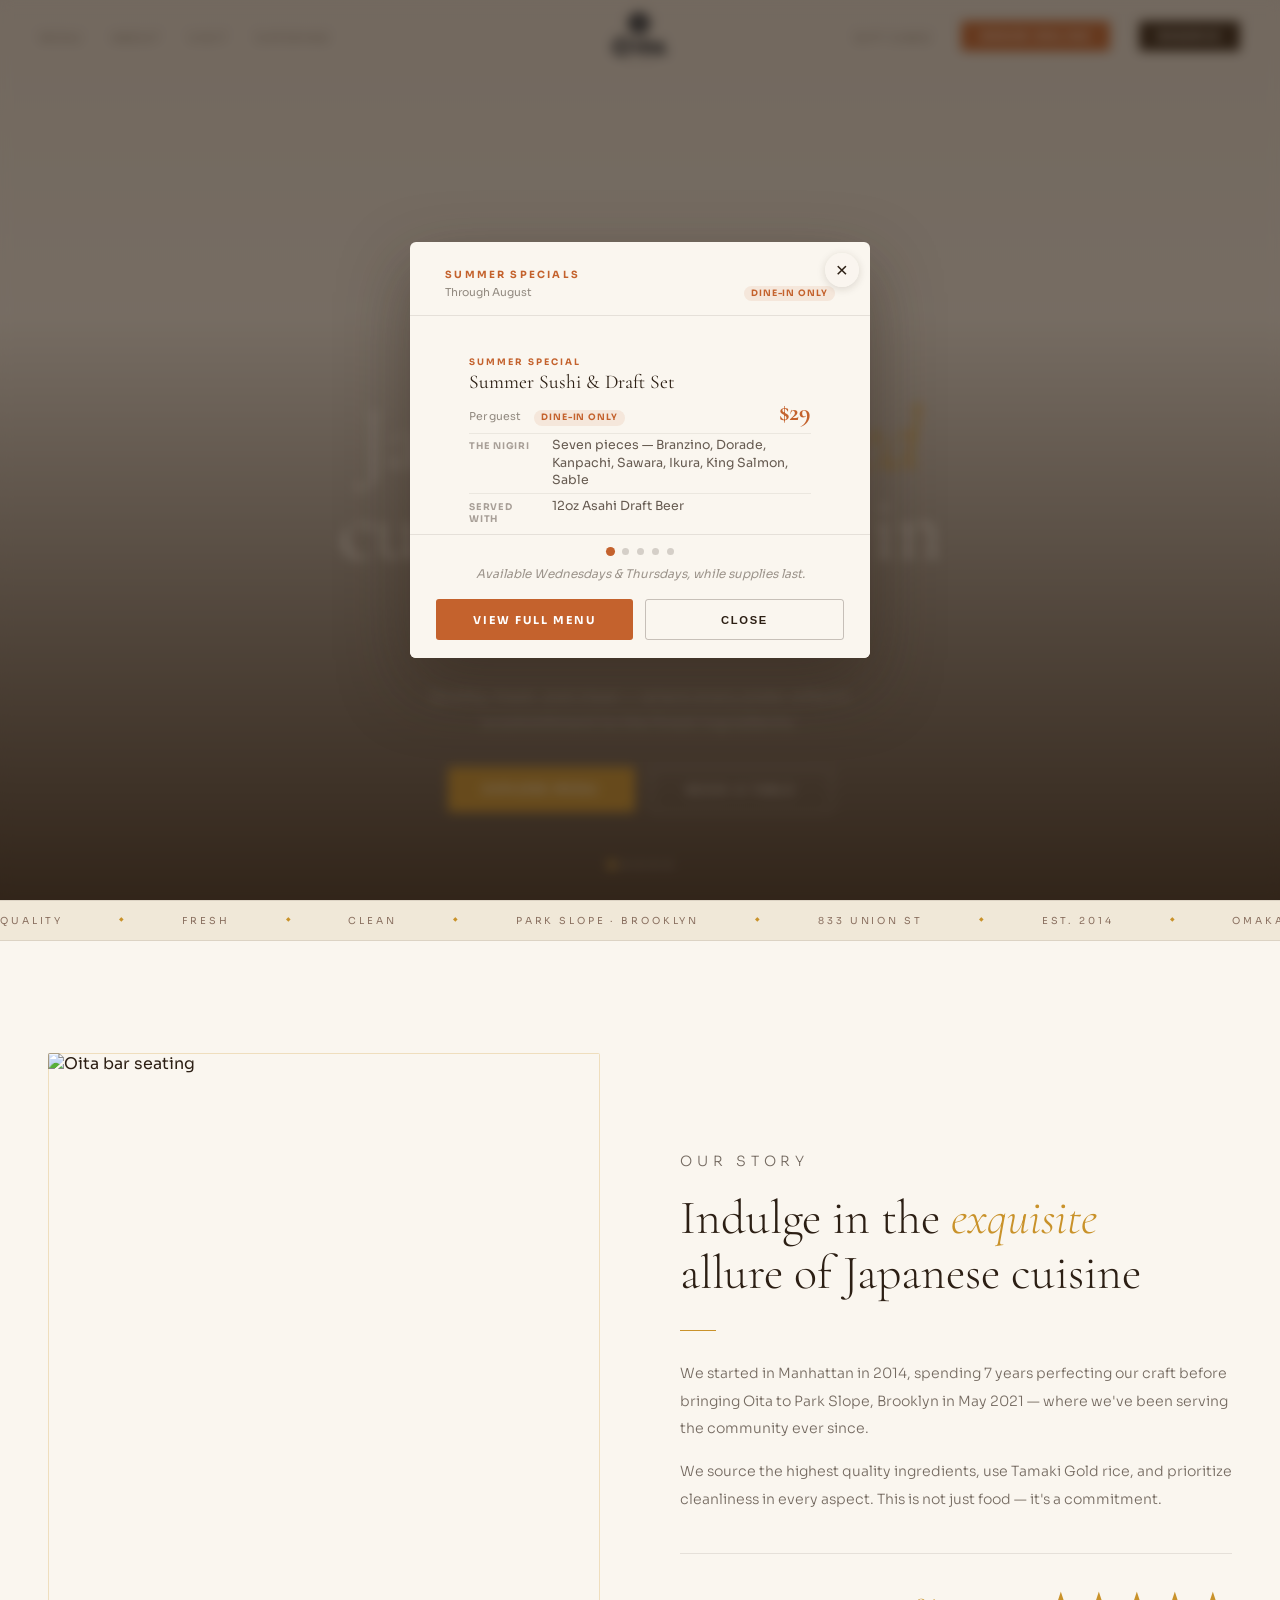
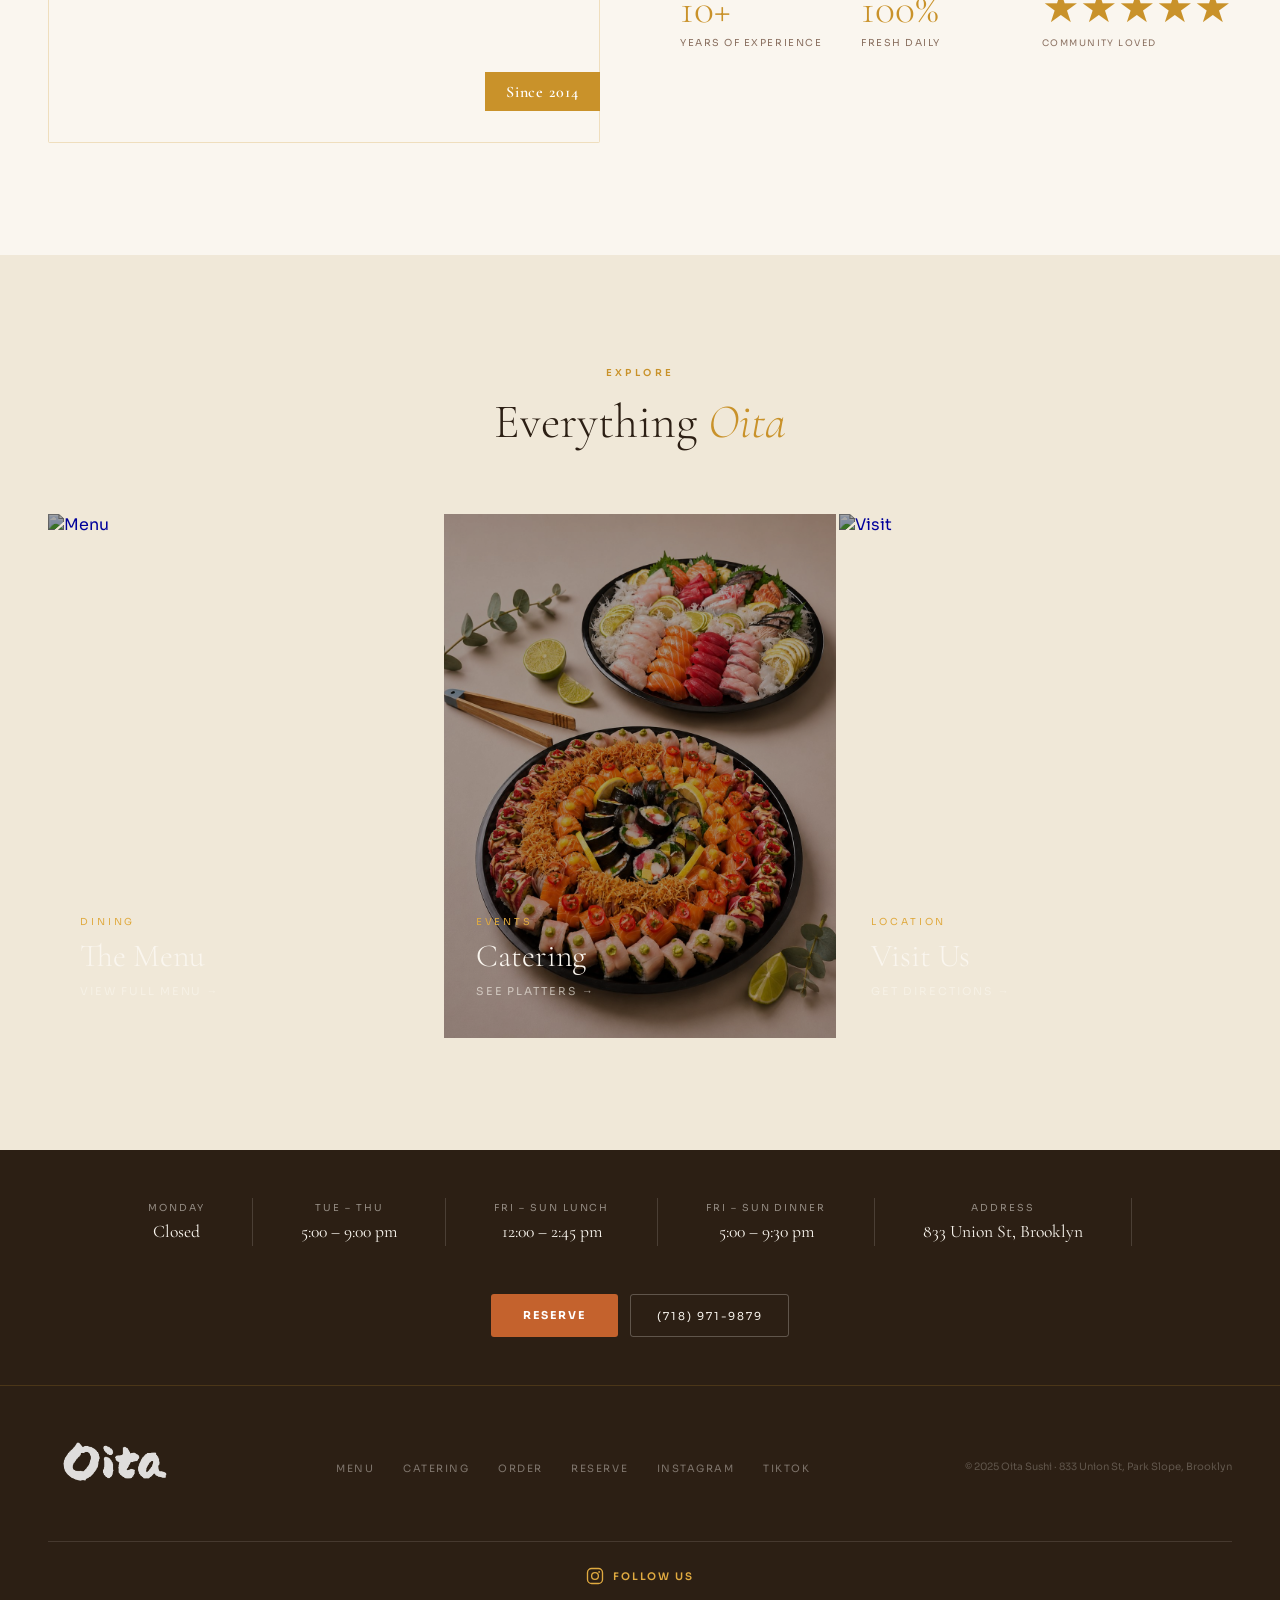
==== index.html @ c3dab9c5 "Add files via upload" ====
<!DOCTYPE html>
<html lang="en">
<head>
  <!-- Google tag (gtag.js) -->
  <script async src="https://www.googletagmanager.com/gtag/js?id=G-R6SVEXHYLB"></script>
  <script>
    window.dataLayer = window.dataLayer || [];
    function gtag(){dataLayer.push(arguments);}
    gtag('js', new Date());
    gtag('config', 'G-R6SVEXHYLB');
  </script>

<meta charset="UTF-8">
<link rel="icon" type="image/png" href="[data-uri]">
<meta name="viewport" content="width=device-width, initial-scale=1.0">
<title>Oita Sushi — Inspired Cuisine · Park Slope, Brooklyn</title>
<meta name="description" content="Oita — Japanese inspired cuisine in Park Slope, Brooklyn. Quality, fresh, clean.">
<link rel="preconnect" href="https://fonts.googleapis.com">
<link href="https://fonts.googleapis.com/css2?family=Cormorant+Garamond:ital,wght@0,300;0,400;0,600;1,300;1,400&family=Sora:wght@300;400;500;600;700&display=swap" rel="stylesheet">
<style>
:root {
  --cream:    #faf6ef;
  --beige:    #f0e8d8;
  --beige2:   #e8dcc8;
  --brown:    #2c1f14;
  --brown2:   #4a3728;
  --gold:     #c9922a;
  --gold2:    #e0aa40;
  --terra:    #c4622d;
  --terra2:   #d4743f;
  --stone:    #8a7060;
  --nav-h:    72px;
}
*, *::before, *::after { box-sizing: border-box; margin: 0; padding: 0; }
html { scroll-behavior: smooth; }
body { font-family: 'Sora', sans-serif; background: var(--cream); color: var(--brown); overflow-x: hidden; }

/* ── NAV ── */
nav {
  position: fixed; top: 0; left: 0; right: 0; height: var(--nav-h);
  z-index: 100; display: grid; grid-template-columns: 1fr auto 1fr;
  align-items: center; padding: 0 2.5rem;
  transition: background 0.4s, box-shadow 0.4s;
}
nav.scrolled {
  background: rgba(250,246,239,0.96);
  backdrop-filter: blur(12px);
  box-shadow: 0 1px 0 rgba(44,31,20,0.1);
}
.nav-left, .nav-right {
  display: flex; align-items: center; gap: 1.8rem; list-style: none;
}
.nav-right { justify-content: flex-end; }
.nav-left a, .nav-right a {
  font-size: 0.68rem; letter-spacing: 0.18em; text-transform: uppercase;
  color: rgba(44,31,20,0.55); text-decoration: none; transition: color 0.2s;
  white-space: nowrap;
}
.nav-left a:hover, .nav-right a:hover { color: var(--brown); }
.nav-logo { display: flex; justify-content: center; }
.nav-logo img { height: 68px; display: block; }
.nav-btn {
  display: inline-block; padding: 0.5rem 1.2rem;
  font-size: 0.67rem; font-weight: 700; letter-spacing: 0.12em;
  text-transform: uppercase; border-radius: 3px;
  text-decoration: none !important; transition: opacity 0.2s;
  white-space: nowrap;
}
.nav-btn:hover { opacity: 0.82 !important; }
.btn-order { background: var(--terra) !important; color: #fff !important; }
.btn-reserve { background: var(--brown) !important; color: var(--cream) !important; }
.hamburger { display: none; flex-direction: column; gap: 5px; cursor: pointer; background: none; border: none; }
.hamburger span { display: block; width: 24px; height: 1px; background: var(--brown); }

/* ── HERO SLIDESHOW ── */
.hero {
  height: 100vh; min-height: 680px;
  position: relative; overflow: hidden;
  display: flex; align-items: flex-end;
}
.slide {
  position: absolute; inset: 0;
  background-size: cover; background-position: center;
  opacity: 0; transition: opacity 1.2s ease;
}
.slide.active { opacity: 1; }
.slide::after {
  content: '';
  position: absolute; inset: 0;
  background: linear-gradient(
    to bottom,
    rgba(44,31,20,0.1) 0%,
    rgba(44,31,20,0.05) 35%,
    rgba(44,31,20,0.6) 75%,
    rgba(44,31,20,0.92) 100%
  );
}
.hero-content {
  position: relative; z-index: 2;
  width: 100%; padding: 0 3rem 5.5rem;
  display: flex; flex-direction: column; align-items: center; text-align: center;
}
.hero-eyebrow {
  font-size: 0.65rem; letter-spacing: 0.4em; text-transform: uppercase;
  color: var(--gold2); margin-bottom: 1.2rem;
  opacity: 0; animation: fadeUp 0.8s 0.3s forwards;
}
.hero-title {
  font-family: 'Cormorant Garamond', serif;
  font-size: clamp(3rem, 7vw, 6rem); font-weight: 300;
  line-height: 1; color: var(--cream); margin-bottom: 1.2rem;
  opacity: 0; animation: fadeUp 0.8s 0.5s forwards;
}
.hero-title em { font-style: italic; color: var(--gold2); }
.hero-sub {
  font-size: 0.88rem; font-weight: 300; letter-spacing: 0.06em;
  color: rgba(250,246,239,0.7); max-width: 420px; line-height: 1.85;
  margin-bottom: 2rem;
  opacity: 0; animation: fadeUp 0.8s 0.7s forwards;
}
.hero-btns {
  display: flex; gap: 1rem; flex-wrap: wrap; justify-content: center;
  opacity: 0; animation: fadeUp 0.8s 0.9s forwards;
}
.btn-gold {
  display: inline-block; padding: 0.9rem 2.2rem;
  background: var(--gold); color: #fff;
  font-size: 0.7rem; font-weight: 600; letter-spacing: 0.18em;
  text-transform: uppercase; text-decoration: none; border-radius: 3px;
  transition: background 0.2s;
}
.btn-gold:hover { background: var(--gold2); }
.btn-ghost-light {
  display: inline-block; padding: 0.9rem 2.2rem;
  border: 1px solid rgba(250,246,239,0.45); color: var(--cream);
  font-size: 0.7rem; letter-spacing: 0.18em; text-transform: uppercase;
  text-decoration: none; border-radius: 3px; transition: border-color 0.2s;
}
.btn-ghost-light:hover { border-color: var(--gold2); color: var(--gold2); }

/* slide dots */
.slide-dots {
  position: absolute; bottom: 2rem; left: 50%; transform: translateX(-50%);
  display: flex; gap: 0.5rem; z-index: 3;
}
.dot {
  width: 6px; height: 6px; border-radius: 50%;
  background: rgba(250,246,239,0.4); cursor: pointer;
  transition: background 0.3s, transform 0.3s;
}
.dot.active { background: var(--gold2); transform: scale(1.3); }

/* ── TICKER ── */
.ticker {
  overflow: hidden;
  border-top: 1px solid rgba(44,31,20,0.1);
  border-bottom: 1px solid rgba(44,31,20,0.1);
  padding: 0.85rem 0; background: var(--beige);
}
.ticker-inner { display: flex; width: max-content; animation: ticker 40s linear infinite; gap: 3.5rem; }
.ticker-inner span { font-size: 0.6rem; letter-spacing: 0.3em; text-transform: uppercase; color: var(--stone); white-space: nowrap; }
.ticker-inner .dot-t { color: var(--gold); font-size: 0.4rem; }

/* ── ABOUT ── */
.about { padding: 7rem 3rem; background: var(--cream); display: grid; grid-template-columns: 1fr 1fr; gap: 5rem; align-items: center; }
.about-img { position: relative; aspect-ratio: 4/5; overflow: hidden; border-radius: 2px; }
.about-img img { width: 100%; height: 100%; object-fit: cover; transition: transform 0.8s; }
.about-img:hover img { transform: scale(1.04); }
.about-img::after { content: ''; position: absolute; inset: 0; border: 1px solid rgba(201,146,42,0.25); pointer-events: none; }
.about-badge {
  position: absolute; bottom: 2rem; right: 0; z-index: 2;
  background: var(--gold); color: #fff;
  font-family: 'Cormorant Garamond', serif; font-size: 1rem; font-weight: 600;
  letter-spacing: 0.06em; padding: 0.6rem 1.3rem;
}
.label { font-size: 0.6rem; letter-spacing: 0.35em; text-transform: uppercase; color: var(--gold); margin-bottom: 1rem; font-weight: 600; }
.sec-title { font-family: 'Cormorant Garamond', serif; font-size: clamp(2rem, 4vw, 3rem); font-weight: 300; line-height: 1.15; color: var(--brown); }
.sec-title em { font-style: italic; color: var(--gold); }
.rule { width: 36px; height: 1px; background: var(--gold); margin: 1.8rem 0; }
.about-body p { font-size: 0.88rem; font-weight: 300; line-height: 1.95; color: rgba(44,31,20,0.65); margin-bottom: 1rem; }
.stats { display: grid; grid-template-columns: repeat(3,1fr); gap: 2rem; margin-top: 2.5rem; padding-top: 2.2rem; border-top: 1px solid rgba(44,31,20,0.1); }
.stat-n { font-family: 'Cormorant Garamond', serif; font-size: 2.6rem; font-weight: 300; color: var(--gold); line-height: 1; }
.stat-l { font-size: 0.6rem; letter-spacing: 0.16em; text-transform: uppercase; color: var(--stone); margin-top: 0.35rem; }

/* ── PAGE CARDS ── */
.explore { padding: 7rem 3rem; background: var(--beige); }
.explore-head { text-align: center; margin-bottom: 4rem; }
.cards { display: grid; grid-template-columns: repeat(3,1fr); gap: 3px; }
.card { position: relative; overflow: hidden; aspect-ratio: 3/4; text-decoration: none; display: block; }
.card img { width: 100%; height: 100%; object-fit: cover; transition: transform 0.7s; filter: brightness(0.65); }
.card:hover img { transform: scale(1.06); filter: brightness(0.8); }
.card-body { position: absolute; inset: 0; display: flex; flex-direction: column; justify-content: flex-end; padding: 2.5rem 2rem; }
.card-label { font-size: 0.6rem; letter-spacing: 0.3em; text-transform: uppercase; color: var(--gold2); margin-bottom: 0.6rem; }
.card-title { font-family: 'Cormorant Garamond', serif; font-size: 2rem; font-weight: 300; color: var(--cream); line-height: 1.1; margin-bottom: 0.7rem; }
.card-arrow { font-size: 0.68rem; letter-spacing: 0.18em; text-transform: uppercase; color: rgba(250,246,239,0.6); }

/* ── HOURS ── */
.hours-bar {
  background: var(--brown); color: var(--cream);
  padding: 3rem; display: flex; justify-content: center;
  align-items: center; gap: 3rem; flex-wrap: wrap;
}
.h-item { text-align: center; }
.h-day { font-size: 0.6rem; letter-spacing: 0.2em; text-transform: uppercase; color: rgba(250,246,239,0.5); margin-bottom: 0.4rem; }
.h-time { font-family: 'Cormorant Garamond', serif; font-size: 1.1rem; color: var(--cream); }
.h-div { width: 1px; height: 48px; background: rgba(250,246,239,0.15); }
.btn-terra {
  display: inline-block; padding: 0.85rem 2rem;
  background: var(--terra); color: #fff;
  font-size: 0.68rem; font-weight: 700; letter-spacing: 0.18em;
  text-transform: uppercase; text-decoration: none; border-radius: 3px;
  transition: background 0.2s; white-space: nowrap;
}
.btn-terra:hover { background: var(--terra2); }

/* ── FOOTER ── */
footer {
  background: var(--brown); padding: 3.5rem 3rem;
  display: flex; justify-content: space-between;
  align-items: center; flex-wrap: wrap; gap: 1.5rem;
  border-top: 1px solid rgba(201,146,42,0.2);
}
.footer-logo img { height: 52px; }
.footer-nav { display: flex; gap: 1.8rem; list-style: none; flex-wrap: wrap; }
.footer-nav a { font-size: 0.63rem; letter-spacing: 0.15em; text-transform: uppercase; color: rgba(250,246,239,0.4); text-decoration: none; transition: color 0.2s; }
.footer-nav a:hover { color: var(--cream); }
.footer-copy { font-size: 0.63rem; color: rgba(250,246,239,0.25); }
.footer-follow{width:100%;margin-top:1.6rem;padding-top:1.6rem;border-top:1px solid rgba(250,246,239,0.12);display:flex;justify-content:center;}
.footer-follow-link{display:inline-flex;align-items:center;gap:0.55rem;color:var(--gold2);text-decoration:none;font-size:0.65rem;letter-spacing:0.18em;text-transform:uppercase;font-weight:600;transition:color 0.2s;}
.footer-follow-link:hover{color:var(--cream);}
.footer-follow-link svg{width:18px;height:18px;flex-shrink:0;}


/* ── MOBILE ── */
.mob-overlay {
  display: none; position: fixed; inset: 0;
  background: var(--cream); z-index: 200;
  flex-direction: column; align-items: center; justify-content: center; gap: 2rem;
}
.mob-overlay.open { display: flex; }
.mob-overlay a { font-family: 'Cormorant Garamond', serif; font-size: 2.4rem; font-weight: 300; color: var(--brown); text-decoration: none; }
.mob-overlay a:hover { color: var(--gold); }
.mob-close { position: absolute; top: 1.8rem; right: 2rem; background: none; border: none; font-size: 2.2rem; cursor: pointer; color: var(--brown); line-height: 1; }

/* ── REVEAL ── */
.reveal { opacity: 0; transform: translateY(28px); transition: opacity 0.8s ease, transform 0.8s ease; }
.reveal.in { opacity: 1; transform: none; }
.d1 { transition-delay: 0.1s; } .d2 { transition-delay: 0.2s; } .d3 { transition-delay: 0.3s; }

/* ── ANIMATIONS ── */
@keyframes fadeUp { from { opacity:0; transform:translateY(24px); } to { opacity:1; transform:none; } }
@keyframes ticker { from { transform:translateX(0); } to { transform:translateX(-50%); } }

/* ── RESPONSIVE ── */
@media (max-width: 900px) {
  nav { grid-template-columns: 1fr auto; padding: 0 1.5rem; }
  .nav-left, .nav-right { display: none; }
  .hamburger { display: flex; }
  .about { grid-template-columns: 1fr; gap: 2.5rem; padding: 5rem 1.5rem; }
  .about-img { aspect-ratio: 16/9; }
  .about-badge { right: 0; }
  .explore { padding: 5rem 1.5rem; }
  .cards { grid-template-columns: 1fr; }
  .card { aspect-ratio: 4/3; }
  .hours-bar { gap: 1.5rem; padding: 2.5rem 1.5rem; }
  .h-div { display: none; }
  footer { flex-direction: column; text-align: center; padding: 2.5rem 1.5rem; }
  .footer-nav { justify-content: center; }
  .hero-content { padding: 0 1.5rem 4.5rem; }
  .stats { grid-template-columns: repeat(3,1fr); }
}

/* HERO NEW-MENU CHIP */
.hero-new{display:inline-flex;align-items:center;gap:0.7rem;margin-bottom:1.7rem;padding:0.72rem 1.55rem;background:var(--terra);border:none;border-radius:100px;font-size:0.74rem;letter-spacing:0.16em;text-transform:uppercase;font-weight:700;color:#fff;text-decoration:none;opacity:0;animation:fadeUp 0.8s 0.15s forwards;transition:background 0.25s,transform 0.25s,box-shadow 0.25s;box-shadow:0 6px 22px rgba(196,98,45,0.4);}
.hero-new:hover{background:var(--terra2);transform:translateY(-2px);box-shadow:0 12px 30px rgba(196,98,45,0.5);}
.hero-new .nm-dot{width:7px;height:7px;border-radius:50%;background:#fff;animation:nmPulse 2s infinite;flex-shrink:0;}
.hero-new .nm-arrow{font-size:0.9rem;transition:transform 0.25s;}
.hero-new:hover .nm-arrow{transform:translateX(4px);}
@keyframes nmPulse{0%{box-shadow:0 0 0 0 rgba(255,255,255,0.65);}70%{box-shadow:0 0 0 8px rgba(255,255,255,0);}100%{box-shadow:0 0 0 0 rgba(255,255,255,0);}}
@media(max-width:600px){.hero-new{font-size:0.64rem;letter-spacing:0.1em;padding:0.62rem 1.25rem;}}

/* OMAKASE POPUP */
.omk-overlay{position:fixed;inset:0;z-index:400;display:none;align-items:center;justify-content:center;padding:1.2rem;background:rgba(44,31,20,0.62);backdrop-filter:blur(6px);opacity:0;transition:opacity 0.3s;}
.omk-overlay.open{display:flex;opacity:1;}
.omk-card{position:relative;background:var(--cream);border-radius:6px;max-width:460px;width:100%;max-height:92vh;overflow:hidden;text-align:center;box-shadow:0 26px 70px rgba(44,31,20,0.45);transform:translateY(18px) scale(0.97);transition:transform 0.32s ease;display:flex;flex-direction:column;}
.omk-card-inner{flex:0 0 auto;overflow:hidden;position:relative;min-height:0;transition:height 0.32s ease;}
.omk-slides-track{display:flex;height:100%;overflow-x:auto;overflow-y:hidden;scroll-snap-type:x mandatory;scroll-behavior:smooth;-webkit-overflow-scrolling:touch;scrollbar-width:none;touch-action:pan-x;overscroll-behavior:contain;}
.omk-slides-track::-webkit-scrollbar{display:none;}
.omk-slide{flex:0 0 100%;max-width:100%;height:100%;overflow-y:auto;scroll-snap-align:start;padding:1.5rem 2.2rem 1.4rem;box-sizing:border-box;}
.omk-footer{flex-shrink:0;padding:0.8rem 1.6rem 1.1rem;border-top:1px solid rgba(44,31,20,0.1);background:var(--cream);}
.omk-footer-btns{display:flex;gap:0.7rem;margin-top:1.1rem;}
.omk-footer-btns .btn-terra{flex:1;padding:0.85rem 1rem;}
.omk-btn-close{flex:1;padding:0.85rem 1rem;background:transparent;border:1px solid rgba(44,31,20,0.25);border-radius:3px;font-size:0.7rem;font-weight:600;letter-spacing:0.15em;text-transform:uppercase;color:var(--brown);cursor:pointer;transition:background 0.2s,border-color 0.2s;}
.omk-btn-close:hover{background:rgba(44,31,20,0.06);border-color:rgba(44,31,20,0.4);}
.omk-dine-in{display:inline-block;font-size:0.62rem;letter-spacing:0.14em;text-transform:uppercase;color:var(--terra);font-weight:700;background:rgba(196,98,45,0.1);padding:0.3rem 0.7rem;border-radius:100px;margin-top:0.5rem;}
.omk-overlay.open .omk-card{transform:none;}
.omk-close{position:absolute;top:0.7rem;right:0.7rem;z-index:5;width:34px;height:34px;border-radius:50%;border:none;background:rgba(250,246,239,0.92);color:var(--brown);font-size:1.3rem;line-height:1;cursor:pointer;display:flex;align-items:center;justify-content:center;transition:background 0.2s;box-shadow:0 2px 8px rgba(44,31,20,0.15);}
.omk-close:hover{background:rgba(44,31,20,0.16);}
.omk-eyebrow{font-size:0.62rem;letter-spacing:0.28em;text-transform:uppercase;color:var(--terra);font-weight:700;margin-bottom:0.9rem;}
.omk-title{font-family:'Cormorant Garamond',serif;font-size:2rem;font-weight:400;color:var(--brown);line-height:1.15;margin-bottom:1.1rem;}
.omk-title em{color:var(--gold);font-style:italic;}
.omk-divider{display:flex;align-items:center;justify-content:center;gap:0.7rem;margin:0 0 1.1rem;}
.omk-divider span{width:34px;height:1px;background:rgba(44,31,20,0.18);}
.omk-divider .omk-dot{width:5px;height:5px;border-radius:50%;background:var(--gold);flex-shrink:0;}
.omk-price{font-family:'Cormorant Garamond',serif;font-size:1.7rem;color:var(--terra);margin-bottom:0.15rem;}
.omk-price-sub{font-size:0.63rem;letter-spacing:0.14em;text-transform:uppercase;color:rgba(44,31,20,0.45);margin-bottom:1.6rem;}
.omk-course-label{font-size:0.6rem;letter-spacing:0.2em;text-transform:uppercase;color:rgba(44,31,20,0.4);margin-bottom:0.4rem;}
.omk-course-name{font-family:'Cormorant Garamond',serif;font-size:1.2rem;color:var(--brown);margin-bottom:1.3rem;}
.omk-main-box{border:1px solid rgba(196,98,45,0.35);border-radius:4px;padding:1.4rem 1.3rem 1.5rem;margin-bottom:1.3rem;background:rgba(196,98,45,0.035);}
.omk-fish-grid{display:grid;grid-template-columns:1fr 1fr;gap:0.35rem 1rem;margin:0.9rem 0 1.2rem;}
.omk-fish{font-size:0.86rem;color:rgba(44,31,20,0.72);}
.omk-fish .jp{color:rgba(44,31,20,0.4);font-size:0.78rem;margin-left:0.25rem;}
.omk-temaki{border-top:1px solid rgba(196,98,45,0.25);padding-top:0.9rem;}
.omk-temaki-label{font-size:0.56rem;letter-spacing:0.16em;text-transform:uppercase;color:var(--terra);font-weight:700;margin-bottom:0.3rem;}
.omk-temaki-name{font-family:'Cormorant Garamond',serif;font-size:1.05rem;color:var(--brown);}
.omk-note{font-size:0.75rem;color:rgba(44,31,20,0.45);font-style:italic;margin-top:0.4rem;}
@media(max-width:480px){.omk-card{padding:2.1rem 1.5rem 1.8rem;}.omk-title{font-size:1.65rem;}.omk-fish-grid{grid-template-columns:1fr;}}
.omk-section-divider{display:flex;align-items:center;gap:0.7rem;margin:0.4rem 0 1.8rem;}
.omk-section-divider span:not(.omk-dot){flex:1;height:1px;background:rgba(44,31,20,0.14);}
.omk-section-divider .omk-dot{width:5px;height:5px;border-radius:50%;background:var(--terra);flex-shrink:0;}
/* COMPACT LAYOUT */
.omk-card-inner{padding:1rem 1.5rem 0;}
.omkc-eyebrow{font-size:0.56rem;letter-spacing:0.22em;text-transform:uppercase;color:var(--terra);font-weight:700;margin-bottom:0.25rem;text-align:left;}
.omkc-title{font-family:'Cormorant Garamond',serif;font-size:1.22rem;font-weight:400;color:var(--brown);line-height:1.1;text-align:left;margin-bottom:0.15rem;}
.omkc-title em{color:var(--gold);font-style:italic;}
.omkc-price-inline{color:var(--terra);font-family:'Cormorant Garamond',serif;font-size:1.55rem;font-weight:700;}
.omkc-sub{font-size:0.68rem;color:rgba(44,31,20,0.5);text-align:left;margin-bottom:0.25rem;line-height:1.3;display:flex;align-items:baseline;justify-content:space-between;gap:0.6rem;}
.omkc-sub-left{display:flex;align-items:baseline;gap:0.4rem;}
.omkc-dine{display:inline-block;font-size:0.55rem;letter-spacing:0.1em;text-transform:uppercase;color:var(--terra);font-weight:700;background:rgba(196,98,45,0.1);padding:0.12rem 0.45rem;border-radius:100px;margin-left:0.4rem;}
.omkc-row{display:flex;align-items:baseline;gap:0.6rem;padding:0.22rem 0;border-top:1px solid rgba(44,31,20,0.07);text-align:left;}
.omkc-label{flex:0 0 auto;font-size:0.58rem;letter-spacing:0.08em;text-transform:uppercase;color:rgba(44,31,20,0.4);font-weight:700;width:4.6rem;}
.omkc-text{flex:1;font-size:0.78rem;color:rgba(44,31,20,0.72);line-height:1.4;}
.omkc-price2{flex:0 0 auto;font-family:'Cormorant Garamond',serif;font-size:1.3rem;font-weight:700;color:var(--terra);}
.omkc-divider{height:1px;background:rgba(44,31,20,0.14);margin:0.6rem 0 0.5rem;}
.omk-intro{flex-shrink:0;padding:1.6rem 2.2rem 0.9rem;border-bottom:1px solid rgba(44,31,20,0.1);}
.omk-pager{display:flex;justify-content:center;gap:0.5rem;margin-bottom:0.7rem;}
.omkc-cocktail-photo{width:100%;aspect-ratio:4/3;border-radius:6px;overflow:hidden;margin-bottom:1rem;background:var(--beige2);}
.omkc-cocktail-photo img{width:100%;height:100%;object-fit:cover;display:block;}
.omk-pager button{width:7px;height:7px;padding:0;border-radius:50%;border:none;background:rgba(44,31,20,0.18);cursor:pointer;transition:background 0.2s,transform 0.2s;}
.omk-pager button.active{background:var(--terra);transform:scale(1.3);}


.omk-combo-box{border:1px solid rgba(196,98,45,0.35);border-radius:4px;padding:1.3rem 1.3rem 1.4rem;margin-bottom:1.1rem;background:rgba(196,98,45,0.035);}
.omk-combo-label{font-size:0.6rem;letter-spacing:0.2em;text-transform:uppercase;color:var(--terra);font-weight:700;margin-bottom:0.5rem;}
.omk-combo-name{font-family:'Cormorant Garamond',serif;font-size:1.25rem;color:var(--brown);margin-bottom:0.3rem;}
.omk-combo-with{font-size:0.85rem;color:rgba(44,31,20,0.6);font-style:italic;margin-bottom:0.7rem;}
.omk-combo-with b{font-style:normal;color:rgba(44,31,20,0.75);}
.omk-combo-price{font-family:'Cormorant Garamond',serif;font-size:1.5rem;color:var(--terra);}

</style>

<meta property="og:type" content="website">
<meta property="og:url" content="https://oitasushi.com/">
<meta property="og:title" content="Oita Sushi — Inspired Cuisine · Park Slope, Brooklyn">
<meta property="og:description" content="Quality, fresh, and clean Japanese inspired cuisine in Park Slope, Brooklyn. Dine in, takeout, catering.">
<meta property="og:image" content="https://i.ibb.co/bt2jjqQ/Oita-Catering-Pics.png">
<meta property="og:image:width" content="1200">
<meta property="og:image:height" content="630">
<meta name="twitter:card" content="summary_large_image">
<meta name="twitter:title" content="Oita Sushi — Inspired Cuisine · Park Slope, Brooklyn">
<meta name="twitter:description" content="Quality, fresh, and clean Japanese inspired cuisine in Park Slope, Brooklyn. Dine in, takeout, catering.">
<meta name="twitter:image" content="https://i.ibb.co/bt2jjqQ/Oita-Catering-Pics.png">
<!-- Google Analytics -->
<script async src="https://www.googletagmanager.com/gtag/js?id=G-12EVY56HXP"></script>
<script>
  window.dataLayer = window.dataLayer || [];
  function gtag(){dataLayer.push(arguments);}
  gtag('js', new Date());
  gtag('config', 'G-12EVY56HXP');
</script>
</head>
<body>

<!-- NAV -->
<nav id="nav">
  <ul class="nav-left">
    <li><a href="menu.html">Menu</a></li>
    <li><a href="#about">About</a></li>
    <li><a href="visit.html">Visit</a></li>
    <li><a href="catering.html">Catering</a></li>
  </ul>
  <div class="nav-logo">
    <a href="index.html"><img src="[data-uri]" alt="Oita Sushi"></a>
  </div>
  <ul class="nav-right">
    <li><a href="https://mylightspeed.app/giftcard/ab99ff0e-34a1-4597-a835-07695f3b9f16/menu" target="_blank">Gift Card</a></li>
    <li><a href="https://mylightspeed.app/YLLKNADZ/C-ordering" target="_blank" class="nav-btn btn-order">Order Online</a></li>
    <li><a href="https://resy.com/cities/ny/oita-sushi" target="_blank" class="nav-btn btn-reserve">Reserve</a></li>
  </ul>
  <button class="hamburger" id="hbg"><span></span><span></span><span></span></button>
</nav>

<!-- MOBILE -->
<div class="mob-overlay" id="mob">
  <button class="mob-close" id="mclose">×</button>
  <a href="menu.html">Menu</a>
  <a href="catering.html">Catering</a>
  <a href="visit.html">Visit</a>
  <a href="https://mylightspeed.app/giftcard/ab99ff0e-34a1-4597-a835-07695f3b9f16/menu" target="_blank">Gift Card</a>
  <a href="https://mylightspeed.app/YLLKNADZ/C-ordering" target="_blank">Order Online</a>
  <a href="https://resy.com/cities/ny/oita-sushi" target="_blank">Reserve</a>
</div>

<!-- HERO -->
<div class="hero" id="hero">
    <div class="slide active" style="background-image:url('https://i.ibb.co/9HyjjHzC/Screenshot-2026-06-07-at-10-46-03-AM.png')"></div>
  <div class="slide" style="background-image:url('https://i.ibb.co/tyzFwyd/Screenshot-2026-06-07-at-10-46-11-AM.png')"></div>
  <div class="slide" style="background-image:url('https://i.ibb.co/k2B4bQbg/IMG-5501.jpg')"></div>
  <div class="slide" style="background-image:url('https://i.ibb.co/JWJjcY5L/Screenshot-2026-06-07-at-10-45-48-AM.png')"></div>
  <div class="slide" style="background-image:url('https://i.ibb.co/zVD7QD3x/IMG-5691-1.jpg')"></div>
<div class="hero-content">
    <a class="hero-new" href="menu.html#new"><span class="nm-dot"></span>New Summer Specials<span class="nm-arrow">&rarr;</span></a>
    <p class="hero-eyebrow">Park Slope, Brooklyn · Est. 2014</p>
    <h1 class="hero-title">Japanese <em>inspired</em><br>cuisine, rooted in<br>craft &amp; care</h1>
    <p class="hero-sub">Quality, fresh, and clean — where every plate reflects a commitment to the finest ingredients.</p>
    <div class="hero-btns">
      <a href="menu.html" class="btn-gold">Explore Menu</a>
      <a href="https://resy.com/cities/ny/oita-sushi" target="_blank" class="btn-ghost-light">Book a Table</a>
    </div>
  </div>

  <div class="slide-dots" id="dots"></div>
</div>

<!-- TICKER -->
<div class="ticker">
  <div class="ticker-inner">
    <span>Quality</span><span class="dot-t">◆</span>
    <span>Fresh</span><span class="dot-t">◆</span>
    <span>Clean</span><span class="dot-t">◆</span>
    <span>Park Slope · Brooklyn</span><span class="dot-t">◆</span>
    <span>833 Union St</span><span class="dot-t">◆</span>
    <span>Est. 2014</span><span class="dot-t">◆</span>
    <span>Omakase Experience</span><span class="dot-t">◆</span>
    <span>Premium Sake</span><span class="dot-t">◆</span>
    <span>Temaki Hand Rolls</span><span class="dot-t">◆</span>
    <span>Catering Available</span><span class="dot-t">◆</span>
    <span>Quality</span><span class="dot-t">◆</span>
    <span>Fresh</span><span class="dot-t">◆</span>
    <span>Clean</span><span class="dot-t">◆</span>
    <span>Park Slope · Brooklyn</span><span class="dot-t">◆</span>
    <span>833 Union St</span><span class="dot-t">◆</span>
    <span>Est. 2014</span><span class="dot-t">◆</span>
    <span>Omakase Experience</span><span class="dot-t">◆</span>
    <span>Premium Sake</span><span class="dot-t">◆</span>
    <span>Temaki Hand Rolls</span><span class="dot-t">◆</span>
    <span>Catering Available</span><span class="dot-t">◆</span>
  </div>
</div>

<!-- ABOUT -->
<section class="about" id="about">
  <div class="about-img reveal">
    <img src="https://i.ibb.co/2YyCYPg1/IMG-51621.jpg" alt="Oita bar seating">
    <div class="about-badge">Since 2014</div>
  </div>
  <div class="about-body">
    <p class="label reveal">Our Story</p>
    <h2 class="sec-title reveal d1">Indulge in the <em>exquisite</em><br>allure of Japanese cuisine</h2>
    <div class="rule reveal d2"></div>
    <p class="reveal d2">We started in Manhattan in 2014, spending 7 years perfecting our craft before bringing Oita to Park Slope, Brooklyn in May 2021 — where we've been serving the community ever since.</p>
    <p class="reveal d3">We source the highest quality ingredients, use Tamaki Gold rice, and prioritize cleanliness in every aspect. This is not just food — it's a commitment.</p>
    <div class="stats reveal d3">
      <div><div class="stat-n">10+</div><div class="stat-l">Years of Experience</div></div>
      <div><div class="stat-n">100%</div><div class="stat-l">Fresh Daily</div></div>
      <div><div class="stat-n">★★★★★</div><div class="stat-l" style="font-size:0.56rem;">Community Loved</div></div>
    </div>
  </div>
</section>

<!-- EXPLORE -->
<section class="explore">
  <div class="explore-head reveal">
    <p class="label">Explore</p>
    <h2 class="sec-title">Everything <em>Oita</em></h2>
  </div>
  <div class="cards reveal d1">
    <a href="menu.html" class="card">
      <img src="https://i.ibb.co/SwW4Mdj6/24-06-23-Oita-136.jpg" alt="Menu">
      <div class="card-body">
        <div class="card-label">Dining</div>
        <div class="card-title">The Menu</div>
        <div class="card-arrow">View full menu →</div>
      </div>
    </a>
    <a href="catering.html" class="card">
      <img src="[data-uri]" alt="Catering">
      <div class="card-body">
        <div class="card-label">Events</div>
        <div class="card-title">Catering</div>
        <div class="card-arrow">See platters →</div>
      </div>
    </a>
    <a href="visit.html" class="card">
      <img src="https://i.ibb.co/xth0X3r7/Screenshot-2026-06-07-at-11-07-22-AM.png" alt="Visit">
      <div class="card-body">
        <div class="card-label">Location</div>
        <div class="card-title">Visit Us</div>
        <div class="card-arrow">Get directions →</div>
      </div>
    </a>
  </div>
</section>

<!-- HOURS -->
<div class="hours-bar" id="visit">
  <div class="h-item">
    <div class="h-day">Monday</div>
    <div class="h-time">Closed</div>
  </div>
  <div class="h-div"></div>
  <div class="h-item">
    <div class="h-day">Tue – Thu</div>
    <div class="h-time">5:00 – 9:00 pm</div>
  </div>
  <div class="h-div"></div>
  <div class="h-item">
    <div class="h-day">Fri – Sun Lunch</div>
    <div class="h-time">12:00 – 2:45 pm</div>
  </div>
  <div class="h-div"></div>
  <div class="h-item">
    <div class="h-day">Fri – Sun Dinner</div>
    <div class="h-time">5:00 – 9:30 pm</div>
  </div>
  <div class="h-div"></div>
  <div class="h-item">
    <div class="h-day">Address</div>
    <div class="h-time">833 Union St, Brooklyn</div>
  </div>
  <div class="h-div"></div>
  <div style="display:flex;gap:0.8rem;flex-wrap:wrap;justify-content:center;">
    <a href="https://resy.com/cities/ny/oita-sushi" target="_blank" class="btn-terra">Reserve</a>
    <a href="tel:7189719879" style="display:inline-block;padding:0.85rem 1.6rem;border:1px solid rgba(250,246,239,0.25);color:var(--cream);font-size:0.68rem;letter-spacing:0.18em;text-transform:uppercase;text-decoration:none;border-radius:3px;">(718) 971-9879</a>
  </div>
</div>

<!-- FOOTER -->
<footer>
  <div class="footer-logo"><img src="[data-uri]" alt="Oita" style="height:44px;filter:brightness(0) invert(1);opacity:0.85;"></div>
  <ul class="footer-nav">
    <li><a href="menu.html">Menu</a></li>
    <li><a href="catering.html">Catering</a></li>
    <li><a href="https://mylightspeed.app/YLLKNADZ/C-ordering" target="_blank">Order</a></li>
    <li><a href="https://resy.com/cities/ny/oita-sushi" target="_blank">Reserve</a></li>
    <li><a href="https://www.instagram.com/oita_sushi_/" target="_blank">Instagram</a></li>
    <li><a href="https://www.tiktok.com/@oita.nyc" target="_blank">TikTok</a></li>
  </ul>
  <p class="footer-copy">© 2025 Oita Sushi · 833 Union St, Park Slope, Brooklyn</p>
  <div class="footer-follow">
    <a href="https://www.instagram.com/oita_sushi_/" target="_blank" class="footer-follow-link">
      <svg width="18" height="18" viewBox="0 0 24 24" fill="none" xmlns="http://www.w3.org/2000/svg">
        <rect x="2" y="2" width="20" height="20" rx="5.5" stroke="currentColor" stroke-width="1.8"/>
        <circle cx="12" cy="12" r="4.5" stroke="currentColor" stroke-width="1.8"/>
        <circle cx="17.5" cy="6.5" r="1.2" fill="currentColor"/>
      </svg>
      <span>Follow Us</span>
    </a>
  </div>
</footer>

<script>
// Nav scroll
const nav = document.getElementById('nav');
window.addEventListener('scroll', () => nav.classList.toggle('scrolled', scrollY > 60));

// Mobile
document.getElementById('hbg').addEventListener('click', () => document.getElementById('mob').classList.add('open'));
document.getElementById('mclose').addEventListener('click', () => document.getElementById('mob').classList.remove('open'));

// Slideshow
const slides = document.querySelectorAll('.slide');
const dotsWrap = document.getElementById('dots');
let cur = 0, timer;

slides.forEach((_, i) => {
  const d = document.createElement('div');
  d.className = 'dot' + (i === 0 ? ' active' : '');
  d.addEventListener('click', () => goTo(i));
  dotsWrap.appendChild(d);
});

function goTo(n) {
  slides[cur].classList.remove('active');
  dotsWrap.children[cur].classList.remove('active');
  cur = (n + slides.length) % slides.length;
  slides[cur].classList.add('active');
  dotsWrap.children[cur].classList.add('active');
  clearInterval(timer);
  timer = setInterval(() => goTo(cur + 1), 5000);
}
timer = setInterval(() => goTo(cur + 1), 5000);

// Reveal
const ro = new IntersectionObserver(es => es.forEach(e => { if (e.isIntersecting) e.target.classList.add('in'); }), { threshold: 0.1 });
document.querySelectorAll('.reveal').forEach(el => ro.observe(el));
</script>

<div class="omk-overlay" id="omkPopup" onclick="if(event.target===this)closeOmk()">
  <div class="omk-card">
    <button class="omk-close" onclick="closeOmk()" aria-label="Close">&times;</button>
    <div class="omk-intro">
      <p class="omkc-eyebrow" style="font-size:0.62rem;">Summer Specials</p>
      <p class="omkc-sub" style="margin-bottom:0;">Through August <span class="omkc-dine">Dine-In Only</span></p>
    </div>
    <div class="omk-card-inner">
    <div class="omk-slides-track">
    <div class="omk-slide" id="slide-sushi">
    <p class="omkc-eyebrow">Summer Special</p>
    <h2 class="omkc-title">Summer Sushi &amp; Draft Set</h2>
    <p class="omkc-sub"><span class="omkc-sub-left">Per guest <span class="omkc-dine">Dine-In Only</span></span><span class="omkc-price-inline">$29</span></p>
    <div class="omkc-row"><span class="omkc-label">The Nigiri</span><span class="omkc-text">Seven pieces &mdash; Branzino, Dorade, Kanpachi, Sawara, Ikura, King Salmon, Sable</span></div>
    <div class="omkc-row"><span class="omkc-label">Served With</span><span class="omkc-text">12oz Asahi Draft Beer</span></div>
    </div>

    <div class="omk-slide" id="slide-omakase">
    <p class="omkc-eyebrow">Wednesday &amp; Thursday</p>
    <h2 class="omkc-title">Chef's Midweek <em>Omakase</em></h2>
    <p class="omkc-sub"><span class="omkc-sub-left">Per guest <span class="omkc-dine">Dine-In Only</span></span><span class="omkc-price-inline">$68</span></p>

    <div class="omkc-row"><span class="omkc-label">Course One</span><span class="omkc-text">Hamachi Toro Yuzu Dashi</span></div>
    <div class="omkc-row"><span class="omkc-label">Course Two</span><span class="omkc-text">Seven-Piece Nigiri &mdash; Madai, Kanpachi, Salmon, Akami, Shima Aji, Sawara, Lightly Torched Sablefish; to finish, Salmon Ikura Temaki</span></div>
    <div class="omkc-row"><span class="omkc-label">Course Three</span><span class="omkc-text">Gelato</span></div>
    </div>

    <div class="omk-slide" id="slide-karaage">
    <p class="omkc-eyebrow">Summer Special</p>
    <h2 class="omkc-title"><em>Karaage</em> &amp; Asahi</h2>
    <p class="omkc-sub">Crispy spicy karaage, ice-cold Asahi draft <span class="omkc-dine">Dine-In Only</span></p>

    <div class="omkc-row"><span class="omkc-label">Single</span><span class="omkc-text">6pc Karaage + Asahi Draft &times;1</span><span class="omkc-price2">$17</span></div>
    <div class="omkc-row"><span class="omkc-label">Double</span><span class="omkc-text">10pc Karaage + Asahi Draft &times;2</span><span class="omkc-price2">$29</span></div>
    </div>

    <div class="omk-slide" id="slide-sake">
    <p class="omkc-eyebrow">Summer Special</p>
    <h2 class="omkc-title">Summer Sake</h2>
    <p class="omkc-sub">Limited time only <span class="omkc-dine">Dine-In Only</span></p>
    <div class="omkc-row"><span class="omkc-label">Sake</span><span class="omkc-text">Tokusen Koshi no Kanbai &mdash; clean, crisp, and dry</span><span class="omkc-price2">$7/$21/$34</span></div>
    <div class="omkc-row"><span class="omkc-label">Sake</span><span class="omkc-text">Hoyo "Sawayaka" &mdash; bright, juicy, refreshing finish</span><span class="omkc-price2">$7/$21/$34</span></div>
    </div>

    <div class="omk-slide" id="slide-cocktail">
    <div class="omkc-cocktail-photo"><img src="ruby-cocktail.jpg" alt="Ruby cocktail" loading="lazy"></div>
    <p class="omkc-eyebrow">Summer Special</p>
    <h2 class="omkc-title">Ruby <span class="omkc-price-inline" style="float:right;">$9</span></h2>
    <p class="omkc-sub">Campari, grapefruit, gin, grenadine, tonic <span class="omkc-dine">Dine-In Only</span></p>
    </div>
    </div>
    </div>

    <div class="omk-footer">
      <div class="omk-pager">
        <button class="active" onclick="omkGoto('sushi', this)" aria-label="Show Summer Sushi &amp; Draft Set"></button>
        <button onclick="omkGoto('omakase', this)" aria-label="Show Omakase"></button>
        <button onclick="omkGoto('karaage', this)" aria-label="Show Karaage &amp; Asahi"></button>
        <button onclick="omkGoto('sake', this)" aria-label="Show Summer Sake"></button>
        <button onclick="omkGoto('cocktail', this)" aria-label="Show Ruby Cocktail"></button>
      </div>
      <p class="omk-note">Available Wednesdays &amp; Thursdays, while supplies last.</p>
      <div class="omk-footer-btns">
        <a href="menu.html" class="btn-terra" style="text-align:center;" onclick="closeOmk()">View Full Menu</a>
        <button class="omk-btn-close" onclick="closeOmk()">Close</button>
      </div>
    </div>
  </div>
</div>


<script>
function closeOmk(){document.getElementById('omkPopup').classList.remove('open');document.body.style.overflow='';}
var OMK_SLIDES = ['sushi','omakase','karaage','sake','cocktail'];
function omkFitToIndex(idx){
  var track = document.querySelector('.omk-slides-track');
  var cardInner = document.querySelector('.omk-card-inner');
  var card = document.querySelector('.omk-card');
  var intro = document.querySelector('.omk-intro');
  var footer = document.querySelector('.omk-footer');
  if(!track || !cardInner || !card) return;
  var slide = track.children[idx];
  if(!slide) return;
  var cardCS = getComputedStyle(card);
  var padV = parseFloat(cardCS.paddingTop||0) + parseFloat(cardCS.paddingBottom||0);
  var maxTotal = window.innerHeight * 0.92;
  var maxInner = maxTotal - padV - (intro ? intro.getBoundingClientRect().height : 0) - (footer ? footer.getBoundingClientRect().height : 0);
  var contentH = slide.scrollHeight;
  cardInner.style.height = Math.max(0, Math.min(contentH, maxInner)) + 'px';
}
function omkGoto(name, btn){
  var track = document.querySelector('.omk-slides-track');
  var idx = OMK_SLIDES.indexOf(name);
  track.scrollTo({left: idx * track.clientWidth, behavior:'smooth'});
  document.querySelectorAll('.omk-pager button').forEach(function(b){ b.classList.remove('active'); });
  (btn || document.querySelectorAll('.omk-pager button')[idx]).classList.add('active');
  omkFitToIndex(idx);
}
(function(){
  var track = document.querySelector('.omk-slides-track');
  if(!track) return;
  var ticking = false;
  track.addEventListener('scroll', function(){
    if(ticking) return;
    ticking = true;
    requestAnimationFrame(function(){
      var idx = Math.round(track.scrollLeft / track.clientWidth);
      idx = Math.max(0, Math.min(OMK_SLIDES.length-1, idx));
      document.querySelectorAll('.omk-pager button').forEach(function(b,i){ b.classList.toggle('active', i===idx); });
      omkFitToIndex(idx);
      ticking = false;
    });
  }, {passive:true});
  window.addEventListener('resize', function(){ 
    var idx = Math.round(track.scrollLeft / track.clientWidth) || 0;
    omkFitToIndex(idx);
  });
})();
window.addEventListener('load', function(){
  setTimeout(function(){
    document.getElementById('omkPopup').classList.add('open');
    document.body.style.overflow='hidden';
    requestAnimationFrame(function(){
      requestAnimationFrame(function(){ omkFitToIndex(0); });
    });
  }, 900);
});
document.addEventListener('keydown', function(e){ if(e.key==='Escape') closeOmk(); });
</script>

</body>
</html>
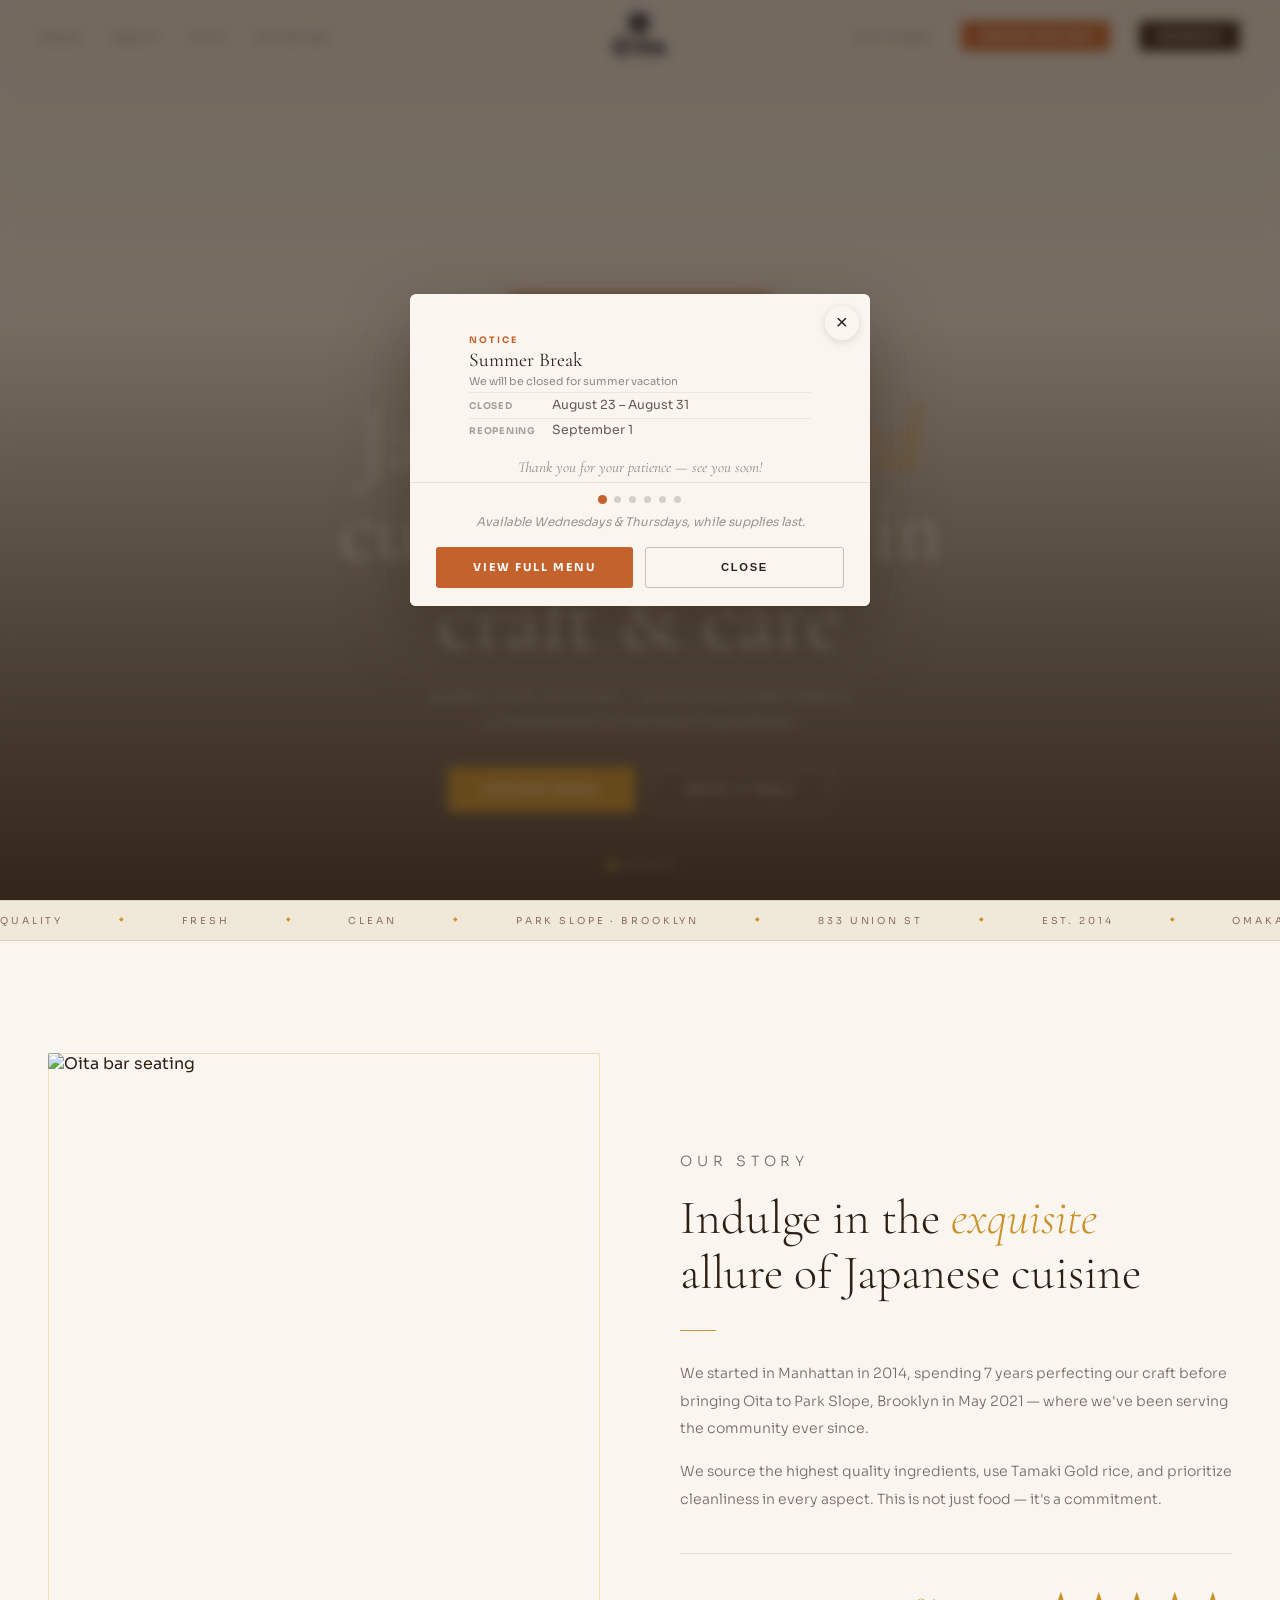
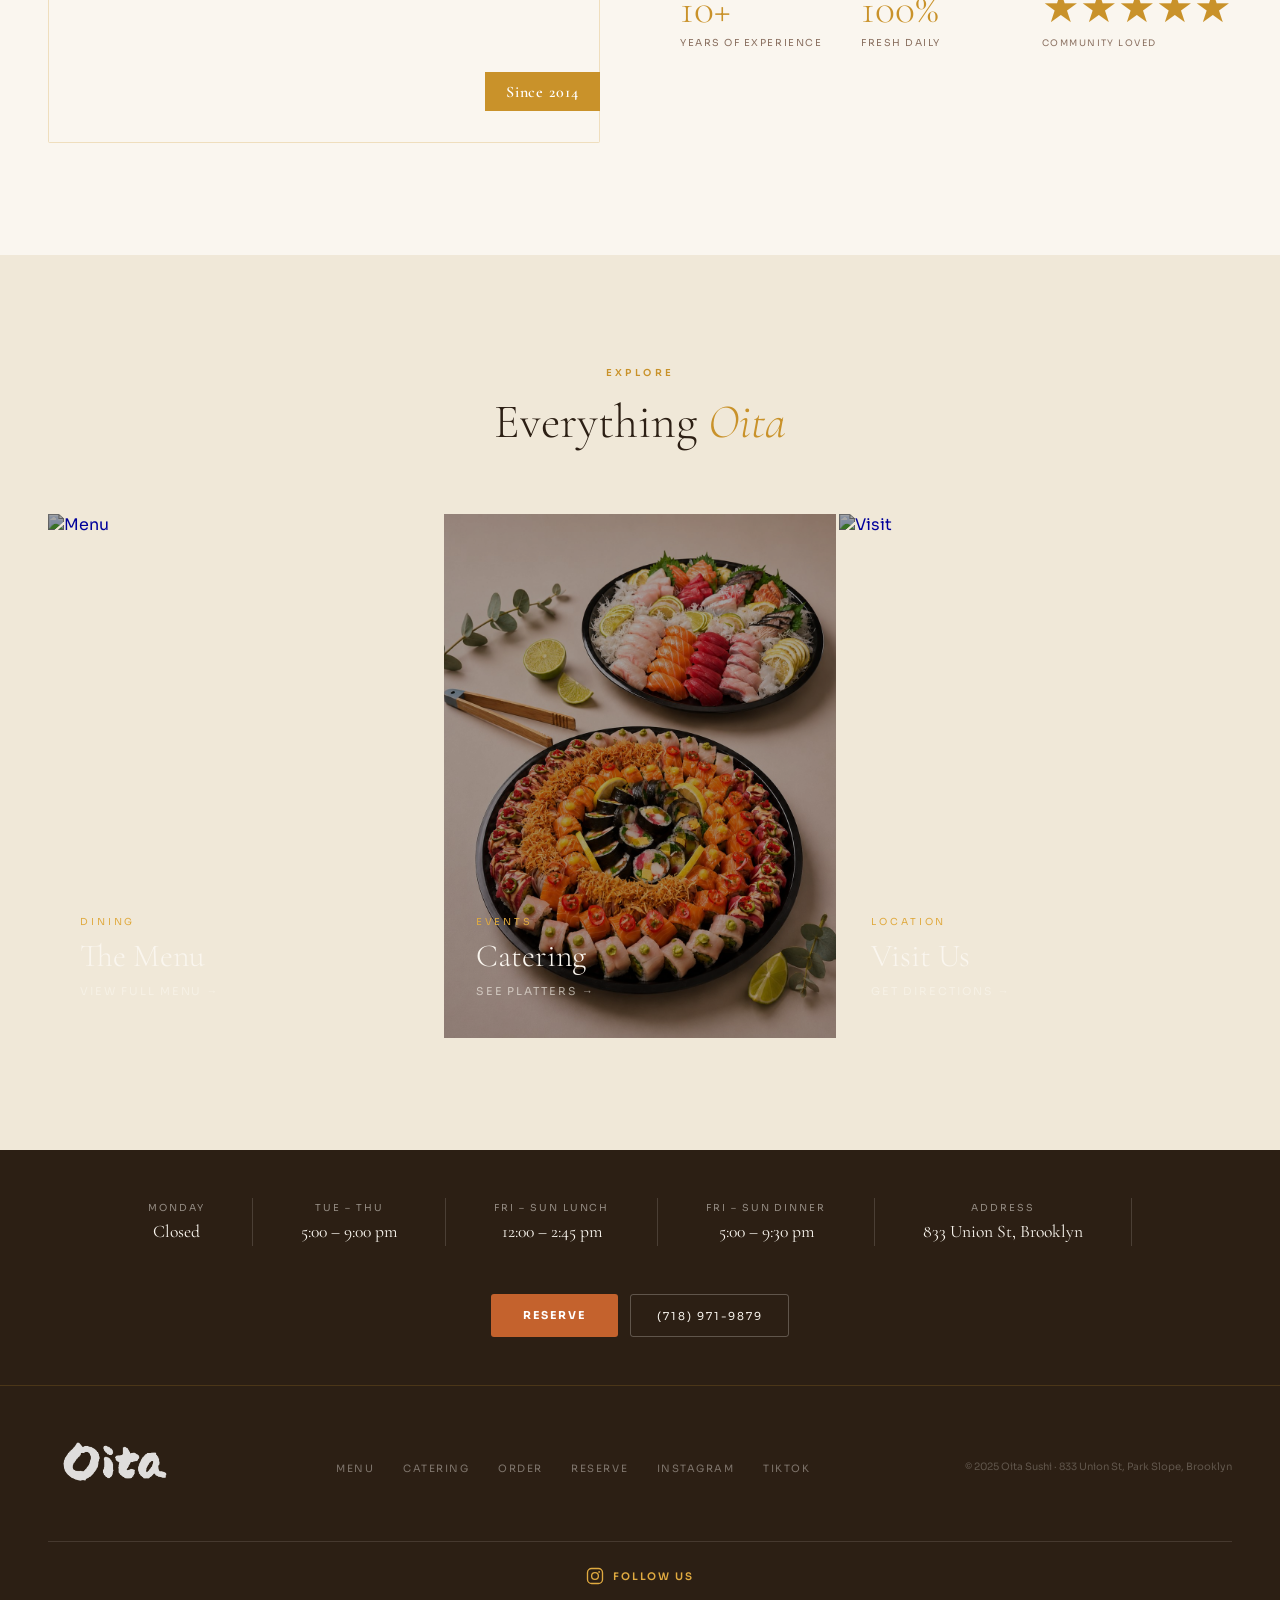
==== commit 8e0bc5e4: "Add files via upload" ====
--- a/index.html
+++ b/index.html
@@ -332,7 +332,6 @@
 .omkc-text{flex:1;font-size:0.78rem;color:rgba(44,31,20,0.72);line-height:1.4;}
 .omkc-price2{flex:0 0 auto;font-family:'Cormorant Garamond',serif;font-size:1.3rem;font-weight:700;color:var(--terra);}
 .omkc-divider{height:1px;background:rgba(44,31,20,0.14);margin:0.6rem 0 0.5rem;}
-.omk-intro{flex-shrink:0;padding:1.6rem 2.2rem 0.9rem;border-bottom:1px solid rgba(44,31,20,0.1);}
 .omk-pager{display:flex;justify-content:center;gap:0.5rem;margin-bottom:0.7rem;}
 .omkc-cocktail-photo{width:100%;aspect-ratio:4/3;border-radius:6px;overflow:hidden;margin-bottom:1rem;background:var(--beige2);}
 .omkc-cocktail-photo img{width:100%;height:100%;object-fit:cover;display:block;}
@@ -599,12 +598,17 @@
 <div class="omk-overlay" id="omkPopup" onclick="if(event.target===this)closeOmk()">
   <div class="omk-card">
     <button class="omk-close" onclick="closeOmk()" aria-label="Close">&times;</button>
-    <div class="omk-intro">
-      <p class="omkc-eyebrow" style="font-size:0.62rem;">Summer Specials</p>
-      <p class="omkc-sub" style="margin-bottom:0;">Through August <span class="omkc-dine">Dine-In Only</span></p>
-    </div>
     <div class="omk-card-inner">
     <div class="omk-slides-track">
+    <div class="omk-slide" id="slide-vacation">
+    <p class="omkc-eyebrow">Notice</p>
+    <h2 class="omkc-title">Summer Break</h2>
+    <p class="omkc-sub">We will be closed for summer vacation</p>
+    <div class="omkc-row"><span class="omkc-label">Closed</span><span class="omkc-text">August 23 &ndash; August 31</span></div>
+    <div class="omkc-row"><span class="omkc-label">Reopening</span><span class="omkc-text">September 1</span></div>
+    <p style="font-family:'Cormorant Garamond',serif;font-style:italic;font-size:0.95rem;color:rgba(44,31,20,0.5);margin-top:0.9rem;">Thank you for your patience &mdash; see you soon!</p>
+    </div>
+
     <div class="omk-slide" id="slide-sushi">
     <p class="omkc-eyebrow">Summer Special</p>
     <h2 class="omkc-title">Summer Sushi &amp; Draft Set</h2>
@@ -651,7 +655,8 @@
 
     <div class="omk-footer">
       <div class="omk-pager">
-        <button class="active" onclick="omkGoto('sushi', this)" aria-label="Show Summer Sushi &amp; Draft Set"></button>
+        <button class="active" onclick="omkGoto('vacation', this)" aria-label="Show Summer Break Notice"></button>
+        <button onclick="omkGoto('sushi', this)" aria-label="Show Summer Sushi &amp; Draft Set"></button>
         <button onclick="omkGoto('omakase', this)" aria-label="Show Omakase"></button>
         <button onclick="omkGoto('karaage', this)" aria-label="Show Karaage &amp; Asahi"></button>
         <button onclick="omkGoto('sake', this)" aria-label="Show Summer Sake"></button>
@@ -669,7 +674,7 @@
 
 <script>
 function closeOmk(){document.getElementById('omkPopup').classList.remove('open');document.body.style.overflow='';}
-var OMK_SLIDES = ['sushi','omakase','karaage','sake','cocktail'];
+var OMK_SLIDES = ['vacation','sushi','omakase','karaage','sake','cocktail'];
 function omkFitToIndex(idx){
   var track = document.querySelector('.omk-slides-track');
   var cardInner = document.querySelector('.omk-card-inner');
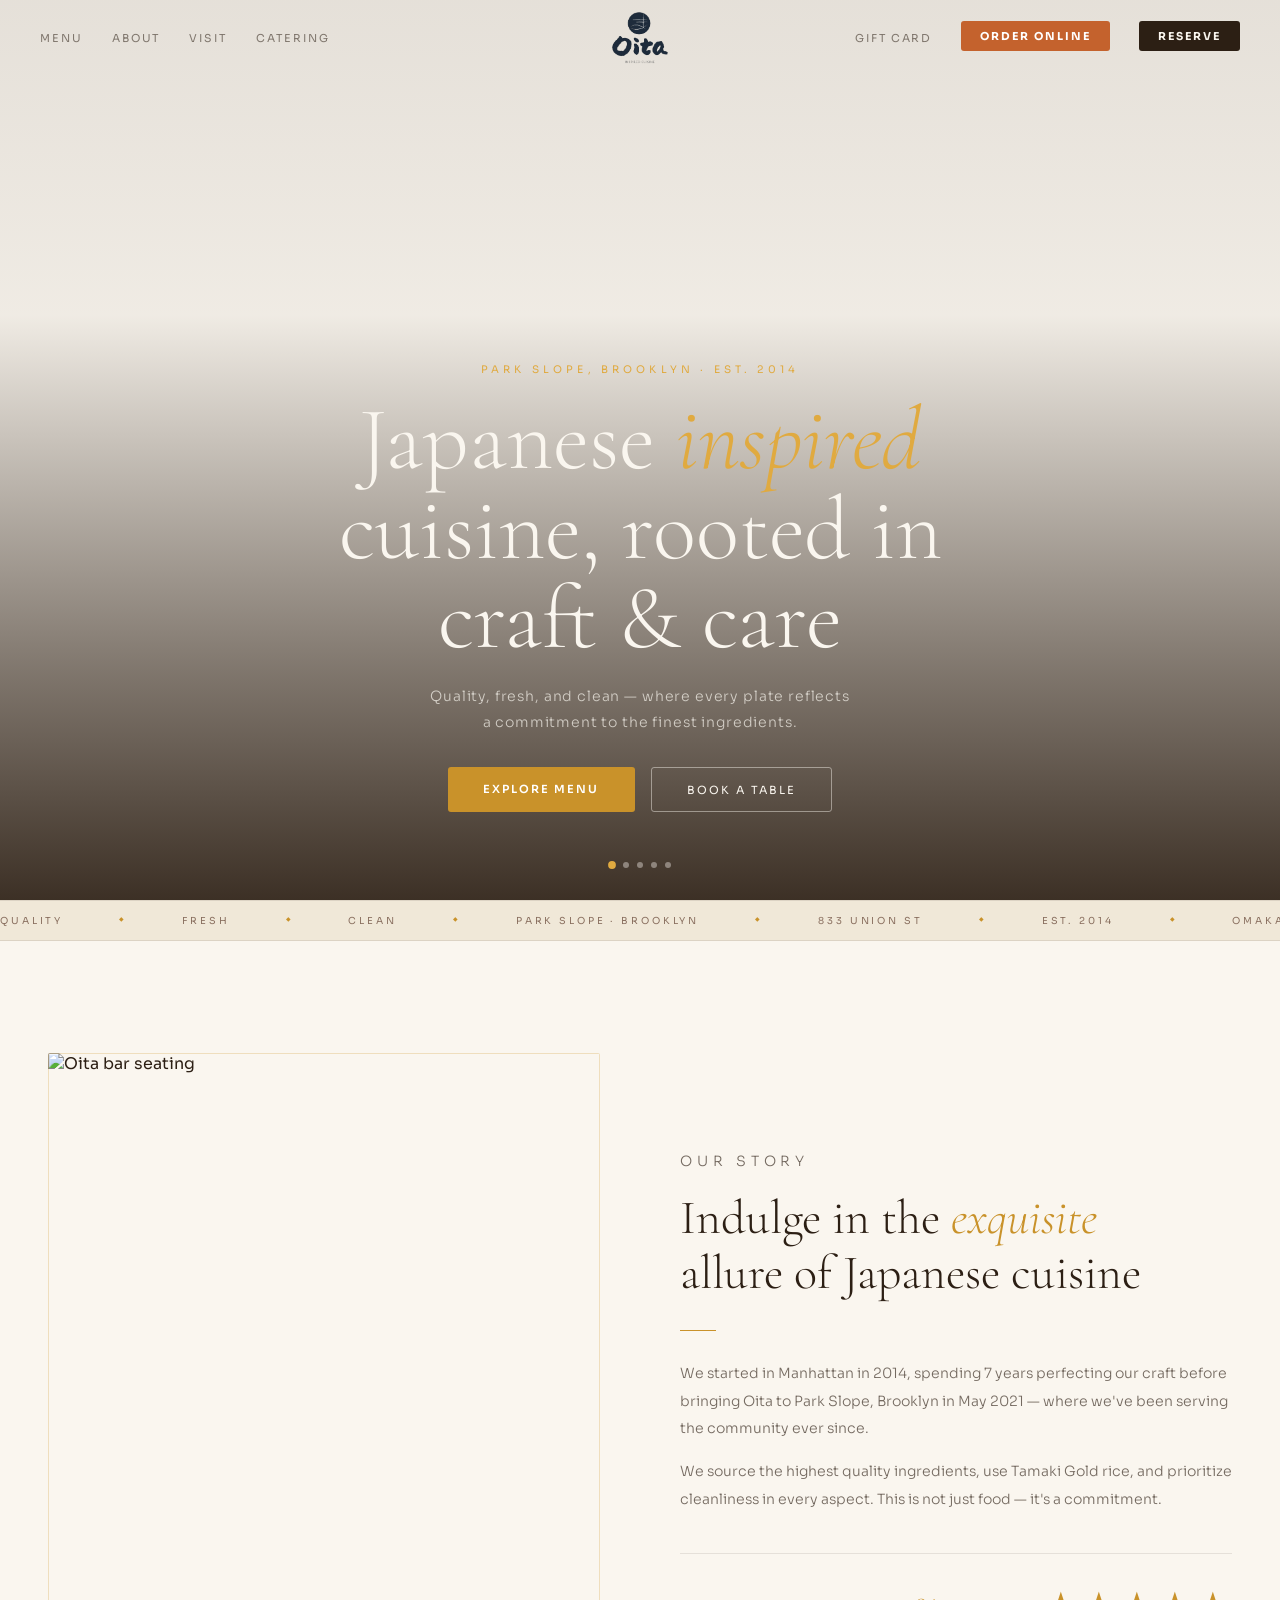
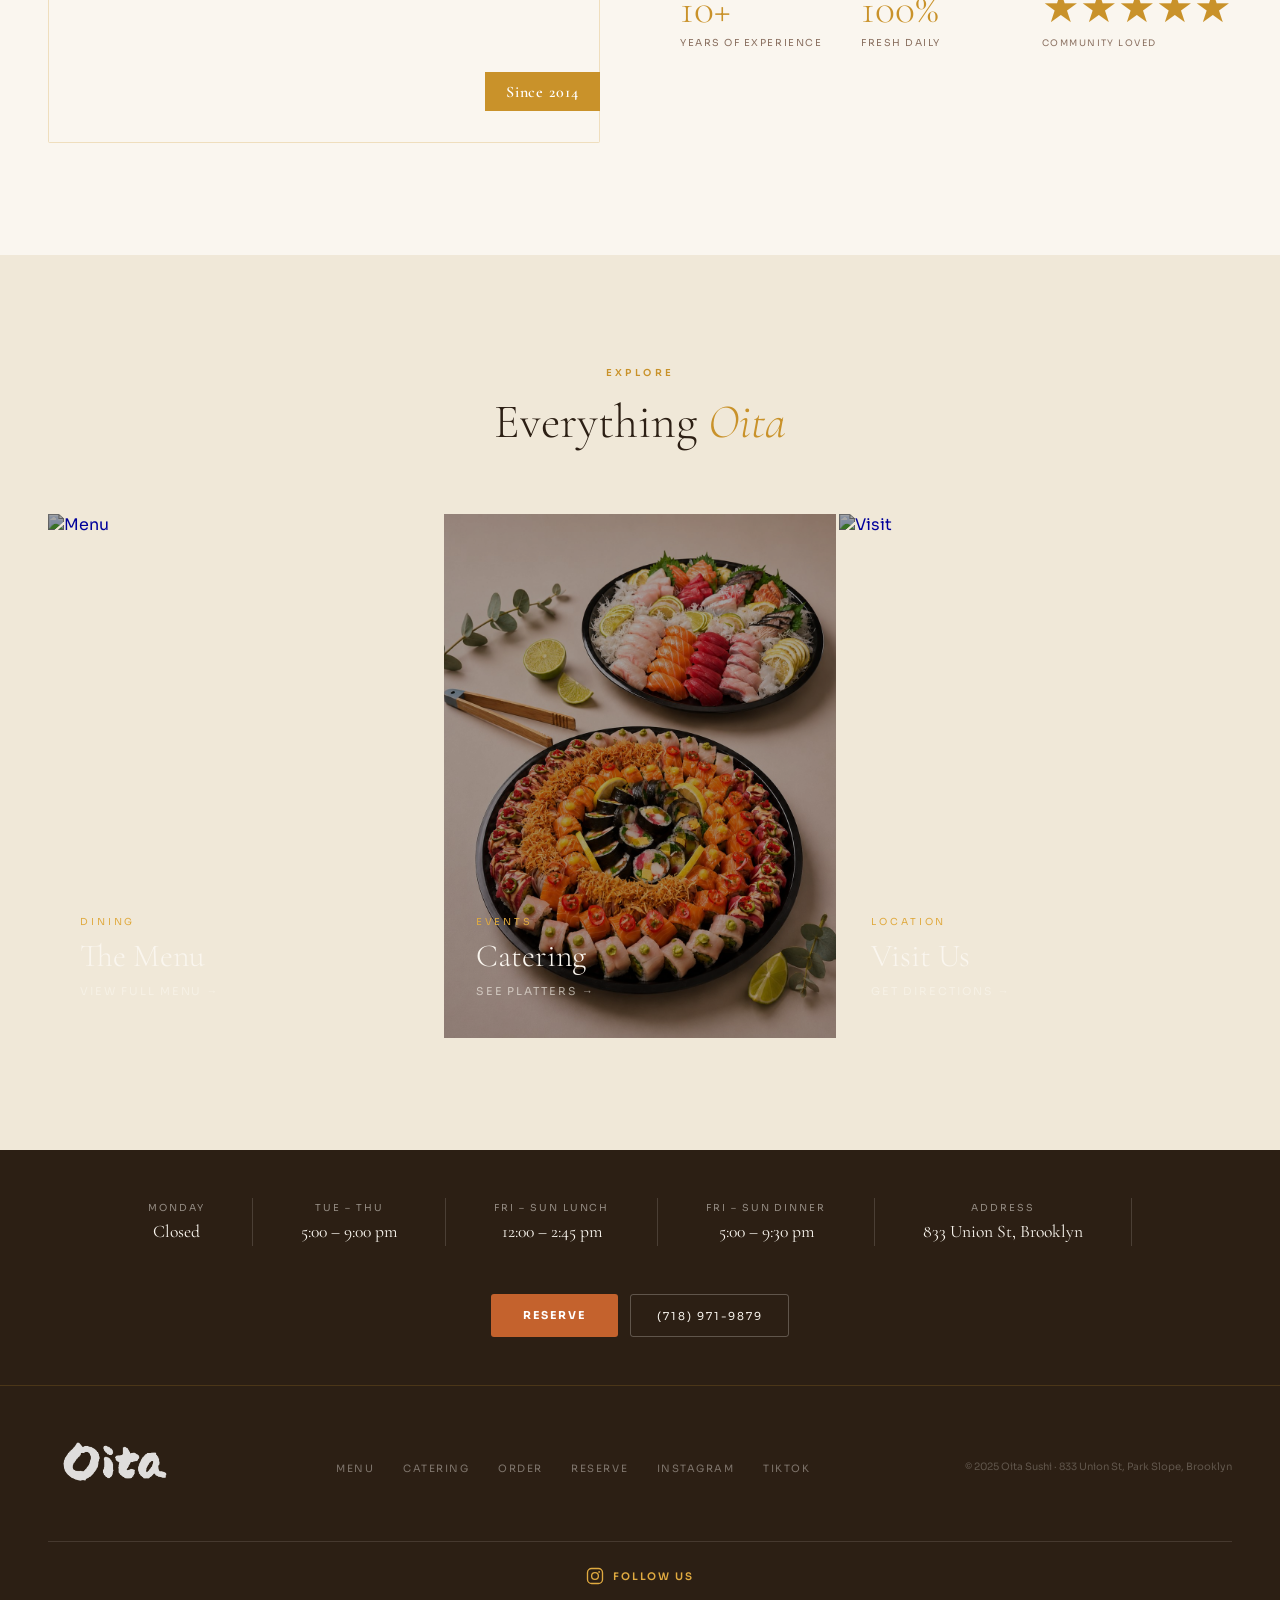
==== commit ec8271a3: "Add files via upload" ====
--- a/index.html
+++ b/index.html
@@ -270,81 +270,7 @@
   .stats { grid-template-columns: repeat(3,1fr); }
 }
 
-/* HERO NEW-MENU CHIP */
-.hero-new{display:inline-flex;align-items:center;gap:0.7rem;margin-bottom:1.7rem;padding:0.72rem 1.55rem;background:var(--terra);border:none;border-radius:100px;font-size:0.74rem;letter-spacing:0.16em;text-transform:uppercase;font-weight:700;color:#fff;text-decoration:none;opacity:0;animation:fadeUp 0.8s 0.15s forwards;transition:background 0.25s,transform 0.25s,box-shadow 0.25s;box-shadow:0 6px 22px rgba(196,98,45,0.4);}
-.hero-new:hover{background:var(--terra2);transform:translateY(-2px);box-shadow:0 12px 30px rgba(196,98,45,0.5);}
-.hero-new .nm-dot{width:7px;height:7px;border-radius:50%;background:#fff;animation:nmPulse 2s infinite;flex-shrink:0;}
-.hero-new .nm-arrow{font-size:0.9rem;transition:transform 0.25s;}
-.hero-new:hover .nm-arrow{transform:translateX(4px);}
-@keyframes nmPulse{0%{box-shadow:0 0 0 0 rgba(255,255,255,0.65);}70%{box-shadow:0 0 0 8px rgba(255,255,255,0);}100%{box-shadow:0 0 0 0 rgba(255,255,255,0);}}
-@media(max-width:600px){.hero-new{font-size:0.64rem;letter-spacing:0.1em;padding:0.62rem 1.25rem;}}
-
-/* OMAKASE POPUP */
-.omk-overlay{position:fixed;inset:0;z-index:400;display:none;align-items:center;justify-content:center;padding:1.2rem;background:rgba(44,31,20,0.62);backdrop-filter:blur(6px);opacity:0;transition:opacity 0.3s;}
-.omk-overlay.open{display:flex;opacity:1;}
-.omk-card{position:relative;background:var(--cream);border-radius:6px;max-width:460px;width:100%;max-height:92vh;overflow:hidden;text-align:center;box-shadow:0 26px 70px rgba(44,31,20,0.45);transform:translateY(18px) scale(0.97);transition:transform 0.32s ease;display:flex;flex-direction:column;}
-.omk-card-inner{flex:0 0 auto;overflow:hidden;position:relative;min-height:0;transition:height 0.32s ease;}
-.omk-slides-track{display:flex;height:100%;overflow-x:auto;overflow-y:hidden;scroll-snap-type:x mandatory;scroll-behavior:smooth;-webkit-overflow-scrolling:touch;scrollbar-width:none;touch-action:pan-x;overscroll-behavior:contain;}
-.omk-slides-track::-webkit-scrollbar{display:none;}
-.omk-slide{flex:0 0 100%;max-width:100%;height:100%;overflow-y:auto;scroll-snap-align:start;padding:1.5rem 2.2rem 1.4rem;box-sizing:border-box;}
-.omk-footer{flex-shrink:0;padding:0.8rem 1.6rem 1.1rem;border-top:1px solid rgba(44,31,20,0.1);background:var(--cream);}
-.omk-footer-btns{display:flex;gap:0.7rem;margin-top:1.1rem;}
-.omk-footer-btns .btn-terra{flex:1;padding:0.85rem 1rem;}
-.omk-btn-close{flex:1;padding:0.85rem 1rem;background:transparent;border:1px solid rgba(44,31,20,0.25);border-radius:3px;font-size:0.7rem;font-weight:600;letter-spacing:0.15em;text-transform:uppercase;color:var(--brown);cursor:pointer;transition:background 0.2s,border-color 0.2s;}
-.omk-btn-close:hover{background:rgba(44,31,20,0.06);border-color:rgba(44,31,20,0.4);}
-.omk-dine-in{display:inline-block;font-size:0.62rem;letter-spacing:0.14em;text-transform:uppercase;color:var(--terra);font-weight:700;background:rgba(196,98,45,0.1);padding:0.3rem 0.7rem;border-radius:100px;margin-top:0.5rem;}
-.omk-overlay.open .omk-card{transform:none;}
-.omk-close{position:absolute;top:0.7rem;right:0.7rem;z-index:5;width:34px;height:34px;border-radius:50%;border:none;background:rgba(250,246,239,0.92);color:var(--brown);font-size:1.3rem;line-height:1;cursor:pointer;display:flex;align-items:center;justify-content:center;transition:background 0.2s;box-shadow:0 2px 8px rgba(44,31,20,0.15);}
-.omk-close:hover{background:rgba(44,31,20,0.16);}
-.omk-eyebrow{font-size:0.62rem;letter-spacing:0.28em;text-transform:uppercase;color:var(--terra);font-weight:700;margin-bottom:0.9rem;}
-.omk-title{font-family:'Cormorant Garamond',serif;font-size:2rem;font-weight:400;color:var(--brown);line-height:1.15;margin-bottom:1.1rem;}
-.omk-title em{color:var(--gold);font-style:italic;}
-.omk-divider{display:flex;align-items:center;justify-content:center;gap:0.7rem;margin:0 0 1.1rem;}
-.omk-divider span{width:34px;height:1px;background:rgba(44,31,20,0.18);}
-.omk-divider .omk-dot{width:5px;height:5px;border-radius:50%;background:var(--gold);flex-shrink:0;}
-.omk-price{font-family:'Cormorant Garamond',serif;font-size:1.7rem;color:var(--terra);margin-bottom:0.15rem;}
-.omk-price-sub{font-size:0.63rem;letter-spacing:0.14em;text-transform:uppercase;color:rgba(44,31,20,0.45);margin-bottom:1.6rem;}
-.omk-course-label{font-size:0.6rem;letter-spacing:0.2em;text-transform:uppercase;color:rgba(44,31,20,0.4);margin-bottom:0.4rem;}
-.omk-course-name{font-family:'Cormorant Garamond',serif;font-size:1.2rem;color:var(--brown);margin-bottom:1.3rem;}
-.omk-main-box{border:1px solid rgba(196,98,45,0.35);border-radius:4px;padding:1.4rem 1.3rem 1.5rem;margin-bottom:1.3rem;background:rgba(196,98,45,0.035);}
-.omk-fish-grid{display:grid;grid-template-columns:1fr 1fr;gap:0.35rem 1rem;margin:0.9rem 0 1.2rem;}
-.omk-fish{font-size:0.86rem;color:rgba(44,31,20,0.72);}
-.omk-fish .jp{color:rgba(44,31,20,0.4);font-size:0.78rem;margin-left:0.25rem;}
-.omk-temaki{border-top:1px solid rgba(196,98,45,0.25);padding-top:0.9rem;}
-.omk-temaki-label{font-size:0.56rem;letter-spacing:0.16em;text-transform:uppercase;color:var(--terra);font-weight:700;margin-bottom:0.3rem;}
-.omk-temaki-name{font-family:'Cormorant Garamond',serif;font-size:1.05rem;color:var(--brown);}
-.omk-note{font-size:0.75rem;color:rgba(44,31,20,0.45);font-style:italic;margin-top:0.4rem;}
-@media(max-width:480px){.omk-card{padding:2.1rem 1.5rem 1.8rem;}.omk-title{font-size:1.65rem;}.omk-fish-grid{grid-template-columns:1fr;}}
-.omk-section-divider{display:flex;align-items:center;gap:0.7rem;margin:0.4rem 0 1.8rem;}
-.omk-section-divider span:not(.omk-dot){flex:1;height:1px;background:rgba(44,31,20,0.14);}
-.omk-section-divider .omk-dot{width:5px;height:5px;border-radius:50%;background:var(--terra);flex-shrink:0;}
-/* COMPACT LAYOUT */
-.omk-card-inner{padding:1rem 1.5rem 0;}
-.omkc-eyebrow{font-size:0.56rem;letter-spacing:0.22em;text-transform:uppercase;color:var(--terra);font-weight:700;margin-bottom:0.25rem;text-align:left;}
-.omkc-title{font-family:'Cormorant Garamond',serif;font-size:1.22rem;font-weight:400;color:var(--brown);line-height:1.1;text-align:left;margin-bottom:0.15rem;}
-.omkc-title em{color:var(--gold);font-style:italic;}
-.omkc-price-inline{color:var(--terra);font-family:'Cormorant Garamond',serif;font-size:1.55rem;font-weight:700;}
-.omkc-sub{font-size:0.68rem;color:rgba(44,31,20,0.5);text-align:left;margin-bottom:0.25rem;line-height:1.3;display:flex;align-items:baseline;justify-content:space-between;gap:0.6rem;}
-.omkc-sub-left{display:flex;align-items:baseline;gap:0.4rem;}
-.omkc-dine{display:inline-block;font-size:0.55rem;letter-spacing:0.1em;text-transform:uppercase;color:var(--terra);font-weight:700;background:rgba(196,98,45,0.1);padding:0.12rem 0.45rem;border-radius:100px;margin-left:0.4rem;}
-.omkc-row{display:flex;align-items:baseline;gap:0.6rem;padding:0.22rem 0;border-top:1px solid rgba(44,31,20,0.07);text-align:left;}
-.omkc-label{flex:0 0 auto;font-size:0.58rem;letter-spacing:0.08em;text-transform:uppercase;color:rgba(44,31,20,0.4);font-weight:700;width:4.6rem;}
-.omkc-text{flex:1;font-size:0.78rem;color:rgba(44,31,20,0.72);line-height:1.4;}
-.omkc-price2{flex:0 0 auto;font-family:'Cormorant Garamond',serif;font-size:1.3rem;font-weight:700;color:var(--terra);}
-.omkc-divider{height:1px;background:rgba(44,31,20,0.14);margin:0.6rem 0 0.5rem;}
-.omk-pager{display:flex;justify-content:center;gap:0.5rem;margin-bottom:0.7rem;}
-.omkc-cocktail-photo{width:100%;aspect-ratio:4/3;border-radius:6px;overflow:hidden;margin-bottom:1rem;background:var(--beige2);}
-.omkc-cocktail-photo img{width:100%;height:100%;object-fit:cover;display:block;}
-.omk-pager button{width:7px;height:7px;padding:0;border-radius:50%;border:none;background:rgba(44,31,20,0.18);cursor:pointer;transition:background 0.2s,transform 0.2s;}
-.omk-pager button.active{background:var(--terra);transform:scale(1.3);}
-
-
-.omk-combo-box{border:1px solid rgba(196,98,45,0.35);border-radius:4px;padding:1.3rem 1.3rem 1.4rem;margin-bottom:1.1rem;background:rgba(196,98,45,0.035);}
-.omk-combo-label{font-size:0.6rem;letter-spacing:0.2em;text-transform:uppercase;color:var(--terra);font-weight:700;margin-bottom:0.5rem;}
-.omk-combo-name{font-family:'Cormorant Garamond',serif;font-size:1.25rem;color:var(--brown);margin-bottom:0.3rem;}
-.omk-combo-with{font-size:0.85rem;color:rgba(44,31,20,0.6);font-style:italic;margin-bottom:0.7rem;}
-.omk-combo-with b{font-style:normal;color:rgba(44,31,20,0.75);}
-.omk-combo-price{font-family:'Cormorant Garamond',serif;font-size:1.5rem;color:var(--terra);}
+
 
 </style>
 
@@ -408,7 +334,6 @@
   <div class="slide" style="background-image:url('https://i.ibb.co/JWJjcY5L/Screenshot-2026-06-07-at-10-45-48-AM.png')"></div>
   <div class="slide" style="background-image:url('https://i.ibb.co/zVD7QD3x/IMG-5691-1.jpg')"></div>
 <div class="hero-content">
-    <a class="hero-new" href="menu.html#new"><span class="nm-dot"></span>New Summer Specials<span class="nm-arrow">&rarr;</span></a>
     <p class="hero-eyebrow">Park Slope, Brooklyn · Est. 2014</p>
     <h1 class="hero-title">Japanese <em>inspired</em><br>cuisine, rooted in<br>craft &amp; care</h1>
     <p class="hero-sub">Quality, fresh, and clean — where every plate reflects a commitment to the finest ingredients.</p>
@@ -595,141 +520,7 @@
 document.querySelectorAll('.reveal').forEach(el => ro.observe(el));
 </script>
 
-<div class="omk-overlay" id="omkPopup" onclick="if(event.target===this)closeOmk()">
-  <div class="omk-card">
-    <button class="omk-close" onclick="closeOmk()" aria-label="Close">&times;</button>
-    <div class="omk-card-inner">
-    <div class="omk-slides-track">
-    <div class="omk-slide" id="slide-vacation">
-    <p class="omkc-eyebrow">Notice</p>
-    <h2 class="omkc-title">Summer Break</h2>
-    <p class="omkc-sub">We will be closed for summer vacation</p>
-    <div class="omkc-row"><span class="omkc-label">Closed</span><span class="omkc-text">August 23 &ndash; August 31</span></div>
-    <div class="omkc-row"><span class="omkc-label">Reopening</span><span class="omkc-text">September 1</span></div>
-    <p style="font-family:'Cormorant Garamond',serif;font-style:italic;font-size:0.95rem;color:rgba(44,31,20,0.5);margin-top:0.9rem;">Thank you for your patience &mdash; see you soon!</p>
-    </div>
-
-    <div class="omk-slide" id="slide-sushi">
-    <p class="omkc-eyebrow">Summer Special</p>
-    <h2 class="omkc-title">Summer Sushi &amp; Draft Set</h2>
-    <p class="omkc-sub"><span class="omkc-sub-left">Per guest <span class="omkc-dine">Dine-In Only</span></span><span class="omkc-price-inline">$29</span></p>
-    <div class="omkc-row"><span class="omkc-label">The Nigiri</span><span class="omkc-text">Seven pieces &mdash; Branzino, Dorade, Kanpachi, Sawara, Ikura, King Salmon, Sable</span></div>
-    <div class="omkc-row"><span class="omkc-label">Served With</span><span class="omkc-text">12oz Asahi Draft Beer</span></div>
-    </div>
-
-    <div class="omk-slide" id="slide-omakase">
-    <p class="omkc-eyebrow">Wednesday &amp; Thursday</p>
-    <h2 class="omkc-title">Chef's Midweek <em>Omakase</em></h2>
-    <p class="omkc-sub"><span class="omkc-sub-left">Per guest <span class="omkc-dine">Dine-In Only</span></span><span class="omkc-price-inline">$68</span></p>
-
-    <div class="omkc-row"><span class="omkc-label">Course One</span><span class="omkc-text">Hamachi Toro Yuzu Dashi</span></div>
-    <div class="omkc-row"><span class="omkc-label">Course Two</span><span class="omkc-text">Seven-Piece Nigiri &mdash; Madai, Kanpachi, Salmon, Akami, Shima Aji, Sawara, Lightly Torched Sablefish; to finish, Salmon Ikura Temaki</span></div>
-    <div class="omkc-row"><span class="omkc-label">Course Three</span><span class="omkc-text">Gelato</span></div>
-    </div>
-
-    <div class="omk-slide" id="slide-karaage">
-    <p class="omkc-eyebrow">Summer Special</p>
-    <h2 class="omkc-title"><em>Karaage</em> &amp; Asahi</h2>
-    <p class="omkc-sub">Crispy spicy karaage, ice-cold Asahi draft <span class="omkc-dine">Dine-In Only</span></p>
-
-    <div class="omkc-row"><span class="omkc-label">Single</span><span class="omkc-text">6pc Karaage + Asahi Draft &times;1</span><span class="omkc-price2">$17</span></div>
-    <div class="omkc-row"><span class="omkc-label">Double</span><span class="omkc-text">10pc Karaage + Asahi Draft &times;2</span><span class="omkc-price2">$29</span></div>
-    </div>
-
-    <div class="omk-slide" id="slide-sake">
-    <p class="omkc-eyebrow">Summer Special</p>
-    <h2 class="omkc-title">Summer Sake</h2>
-    <p class="omkc-sub">Limited time only <span class="omkc-dine">Dine-In Only</span></p>
-    <div class="omkc-row"><span class="omkc-label">Sake</span><span class="omkc-text">Tokusen Koshi no Kanbai &mdash; clean, crisp, and dry</span><span class="omkc-price2">$7/$21/$34</span></div>
-    <div class="omkc-row"><span class="omkc-label">Sake</span><span class="omkc-text">Hoyo "Sawayaka" &mdash; bright, juicy, refreshing finish</span><span class="omkc-price2">$7/$21/$34</span></div>
-    </div>
-
-    <div class="omk-slide" id="slide-cocktail">
-    <div class="omkc-cocktail-photo"><img src="ruby-cocktail.jpg" alt="Ruby cocktail" loading="lazy"></div>
-    <p class="omkc-eyebrow">Summer Special</p>
-    <h2 class="omkc-title">Ruby <span class="omkc-price-inline" style="float:right;">$9</span></h2>
-    <p class="omkc-sub">Campari, grapefruit, gin, grenadine, tonic <span class="omkc-dine">Dine-In Only</span></p>
-    </div>
-    </div>
-    </div>
-
-    <div class="omk-footer">
-      <div class="omk-pager">
-        <button class="active" onclick="omkGoto('vacation', this)" aria-label="Show Summer Break Notice"></button>
-        <button onclick="omkGoto('sushi', this)" aria-label="Show Summer Sushi &amp; Draft Set"></button>
-        <button onclick="omkGoto('omakase', this)" aria-label="Show Omakase"></button>
-        <button onclick="omkGoto('karaage', this)" aria-label="Show Karaage &amp; Asahi"></button>
-        <button onclick="omkGoto('sake', this)" aria-label="Show Summer Sake"></button>
-        <button onclick="omkGoto('cocktail', this)" aria-label="Show Ruby Cocktail"></button>
-      </div>
-      <p class="omk-note">Available Wednesdays &amp; Thursdays, while supplies last.</p>
-      <div class="omk-footer-btns">
-        <a href="menu.html" class="btn-terra" style="text-align:center;" onclick="closeOmk()">View Full Menu</a>
-        <button class="omk-btn-close" onclick="closeOmk()">Close</button>
-      </div>
-    </div>
-  </div>
-</div>
-
-
-<script>
-function closeOmk(){document.getElementById('omkPopup').classList.remove('open');document.body.style.overflow='';}
-var OMK_SLIDES = ['vacation','sushi','omakase','karaage','sake','cocktail'];
-function omkFitToIndex(idx){
-  var track = document.querySelector('.omk-slides-track');
-  var cardInner = document.querySelector('.omk-card-inner');
-  var card = document.querySelector('.omk-card');
-  var intro = document.querySelector('.omk-intro');
-  var footer = document.querySelector('.omk-footer');
-  if(!track || !cardInner || !card) return;
-  var slide = track.children[idx];
-  if(!slide) return;
-  var cardCS = getComputedStyle(card);
-  var padV = parseFloat(cardCS.paddingTop||0) + parseFloat(cardCS.paddingBottom||0);
-  var maxTotal = window.innerHeight * 0.92;
-  var maxInner = maxTotal - padV - (intro ? intro.getBoundingClientRect().height : 0) - (footer ? footer.getBoundingClientRect().height : 0);
-  var contentH = slide.scrollHeight;
-  cardInner.style.height = Math.max(0, Math.min(contentH, maxInner)) + 'px';
-}
-function omkGoto(name, btn){
-  var track = document.querySelector('.omk-slides-track');
-  var idx = OMK_SLIDES.indexOf(name);
-  track.scrollTo({left: idx * track.clientWidth, behavior:'smooth'});
-  document.querySelectorAll('.omk-pager button').forEach(function(b){ b.classList.remove('active'); });
-  (btn || document.querySelectorAll('.omk-pager button')[idx]).classList.add('active');
-  omkFitToIndex(idx);
-}
-(function(){
-  var track = document.querySelector('.omk-slides-track');
-  if(!track) return;
-  var ticking = false;
-  track.addEventListener('scroll', function(){
-    if(ticking) return;
-    ticking = true;
-    requestAnimationFrame(function(){
-      var idx = Math.round(track.scrollLeft / track.clientWidth);
-      idx = Math.max(0, Math.min(OMK_SLIDES.length-1, idx));
-      document.querySelectorAll('.omk-pager button').forEach(function(b,i){ b.classList.toggle('active', i===idx); });
-      omkFitToIndex(idx);
-      ticking = false;
-    });
-  }, {passive:true});
-  window.addEventListener('resize', function(){ 
-    var idx = Math.round(track.scrollLeft / track.clientWidth) || 0;
-    omkFitToIndex(idx);
-  });
-})();
-window.addEventListener('load', function(){
-  setTimeout(function(){
-    document.getElementById('omkPopup').classList.add('open');
-    document.body.style.overflow='hidden';
-    requestAnimationFrame(function(){
-      requestAnimationFrame(function(){ omkFitToIndex(0); });
-    });
-  }, 900);
-});
-document.addEventListener('keydown', function(e){ if(e.key==='Escape') closeOmk(); });
-</script>
+
 
 </body>
 </html>
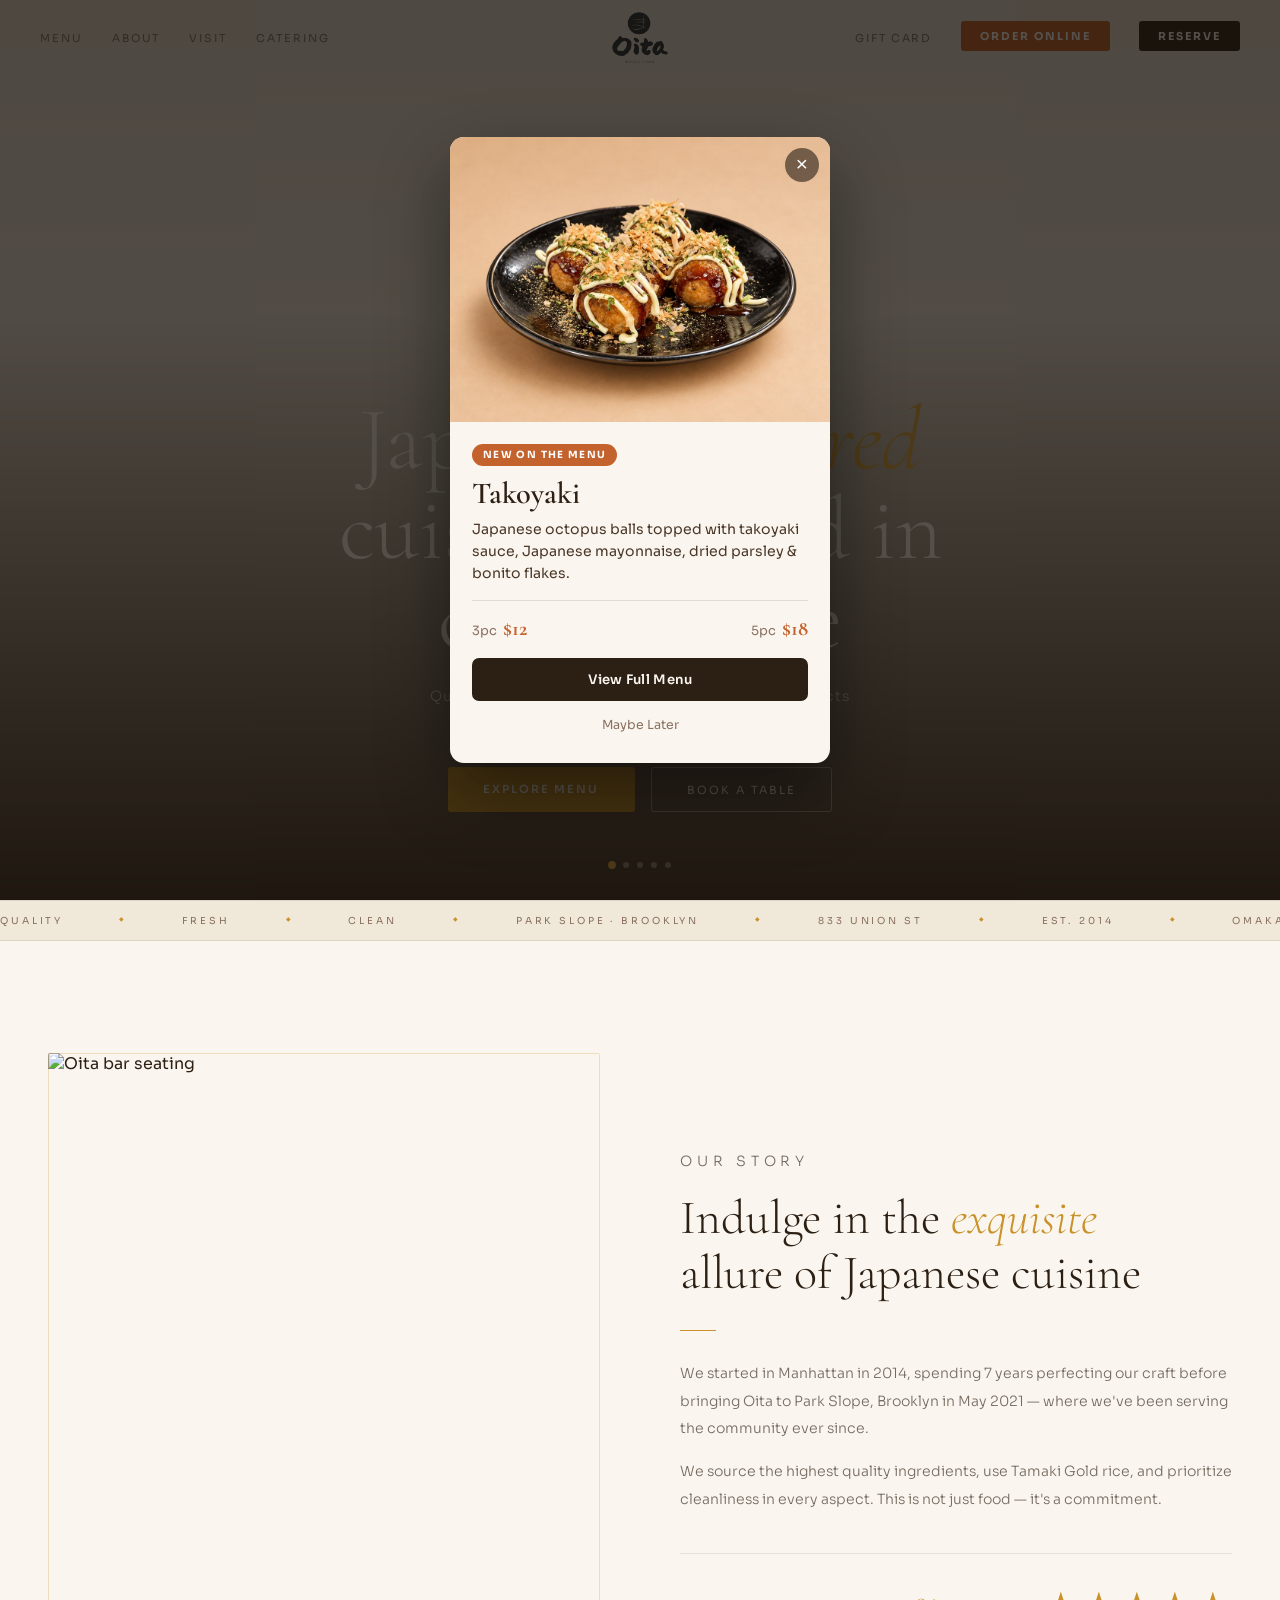
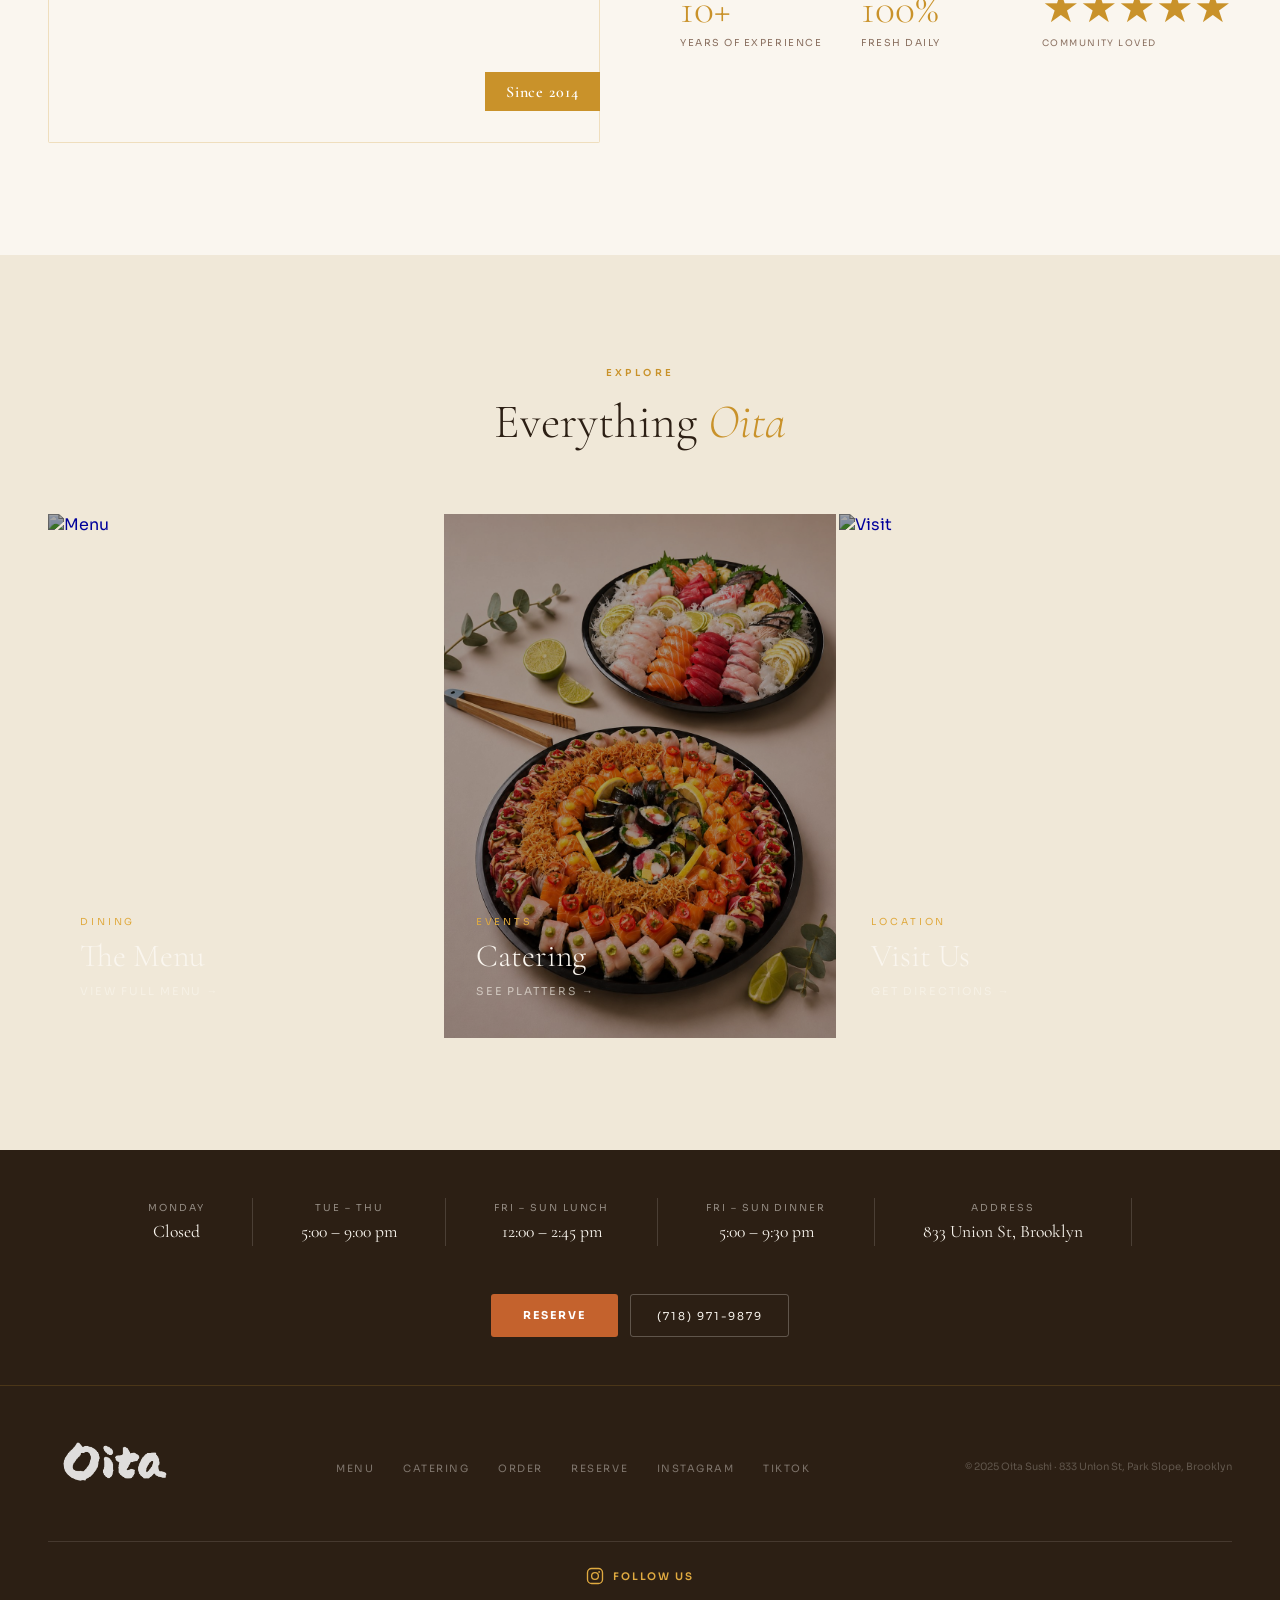
==== commit 94ab59a6: "Add files via upload" ====
--- a/index.html
+++ b/index.html
@@ -271,6 +271,32 @@
 }
 
 
+
+/* NEW DISH POPUP */
+.ntk-overlay{position:fixed;inset:0;z-index:9999;background:rgba(20,14,8,0.72);display:flex;align-items:center;justify-content:center;padding:1.25rem;opacity:0;visibility:hidden;transition:opacity 0.35s ease;}
+.ntk-overlay.open{opacity:1;visibility:visible;}
+.ntk-card{position:relative;width:100%;max-width:380px;max-height:90vh;background:var(--cream);border-radius:14px;overflow:hidden;display:flex;flex-direction:column;box-shadow:0 30px 70px rgba(0,0,0,0.45);transform:translateY(18px) scale(0.97);transition:transform 0.35s ease;}
+.ntk-overlay.open .ntk-card{transform:translateY(0) scale(1);}
+.ntk-close{position:absolute;top:0.7rem;right:0.7rem;z-index:5;width:34px;height:34px;border-radius:50%;background:rgba(20,14,8,0.55);color:#fff;border:none;font-size:1.3rem;line-height:1;cursor:pointer;display:flex;align-items:center;justify-content:center;}
+.ntk-close:hover{background:rgba(20,14,8,0.8);}
+.ntk-img-wrap{width:100%;aspect-ratio:4/3;overflow:hidden;flex-shrink:0;}
+.ntk-img-wrap img{width:100%;height:100%;object-fit:cover;display:block;}
+.ntk-body{padding:1.3rem 1.4rem 1.5rem;overflow-y:auto;}
+.ntk-chip{display:inline-block;font-family:'Sora',sans-serif;font-size:0.62rem;letter-spacing:0.14em;text-transform:uppercase;font-weight:700;color:#fff;background:var(--terra);padding:0.3rem 0.65rem;border-radius:20px;margin-bottom:0.7rem;}
+.ntk-title{font-family:'Cormorant Garamond',serif;font-size:1.9rem;color:var(--brown);font-weight:600;line-height:1.1;margin:0 0 0.5rem;}
+.ntk-desc{font-family:'Sora',sans-serif;font-size:0.88rem;line-height:1.55;color:var(--brown2);margin:0 0 1rem;}
+.ntk-price-row{display:flex;align-items:baseline;justify-content:space-between;gap:1rem;padding-top:0.9rem;border-top:1px solid rgba(44,31,20,0.12);margin-bottom:1.1rem;}
+.ntk-price-item{font-family:'Sora',sans-serif;font-size:0.8rem;color:var(--stone);}
+.ntk-price-val{font-family:'Cormorant Garamond',serif;font-weight:700;font-size:1.3rem;color:var(--terra);margin-left:0.35rem;}
+.ntk-actions{display:flex;flex-direction:column;gap:0.6rem;}
+.ntk-cta{display:block;text-align:center;font-family:'Sora',sans-serif;font-size:0.82rem;font-weight:600;letter-spacing:0.02em;padding:0.8rem 1rem;border-radius:7px;background:var(--brown);color:var(--cream);text-decoration:none;transition:background 0.2s ease;}
+.ntk-cta:hover{background:var(--brown2);}
+.ntk-dismiss{display:block;width:100%;text-align:center;font-family:'Sora',sans-serif;font-size:0.78rem;color:var(--stone);background:none;border:none;padding:0.4rem;cursor:pointer;}
+.ntk-dismiss:hover{color:var(--brown);}
+@media (max-width:420px){
+  .ntk-card{max-width:100%;}
+  .ntk-title{font-size:1.7rem;}
+}
 
 </style>
 
@@ -295,6 +321,27 @@
 </script>
 </head>
 <body>
+
+<!-- NEW DISH POPUP -->
+<div class="ntk-overlay" id="ntkPopup">
+  <div class="ntk-card">
+    <button class="ntk-close" id="ntkClose" aria-label="Close">&times;</button>
+    <div class="ntk-img-wrap"><img src="takoyaki.jpg" alt="Takoyaki"></div>
+    <div class="ntk-body">
+      <span class="ntk-chip">New on the Menu</span>
+      <h3 class="ntk-title">Takoyaki</h3>
+      <p class="ntk-desc">Japanese octopus balls topped with takoyaki sauce, Japanese mayonnaise, dried parsley &amp; bonito flakes.</p>
+      <div class="ntk-price-row">
+        <div class="ntk-price-item">3pc<span class="ntk-price-val">$12</span></div>
+        <div class="ntk-price-item">5pc<span class="ntk-price-val">$18</span></div>
+      </div>
+      <div class="ntk-actions">
+        <a href="menu.html#kitchen" class="ntk-cta">View Full Menu</a>
+        <button class="ntk-dismiss" id="ntkDismiss">Maybe Later</button>
+      </div>
+    </div>
+  </div>
+</div>
 
 <!-- NAV -->
 <nav id="nav">
@@ -520,6 +567,32 @@
 document.querySelectorAll('.reveal').forEach(el => ro.observe(el));
 </script>
 
+<script>
+(function(){
+  var popup = document.getElementById('ntkPopup');
+  if (!popup) return;
+  function closePopup(){
+    popup.classList.remove('open');
+    document.body.style.overflow = '';
+  }
+  function openPopup(){
+    popup.classList.add('open');
+    document.body.style.overflow = 'hidden';
+  }
+  window.addEventListener('load', function(){
+    setTimeout(openPopup, 700);
+  });
+  document.getElementById('ntkClose').addEventListener('click', closePopup);
+  document.getElementById('ntkDismiss').addEventListener('click', closePopup);
+  popup.addEventListener('click', function(e){
+    if (e.target === popup) closePopup();
+  });
+  document.addEventListener('keydown', function(e){
+    if (e.key === 'Escape') closePopup();
+  });
+})();
+</script>
+
 
 
 </body>
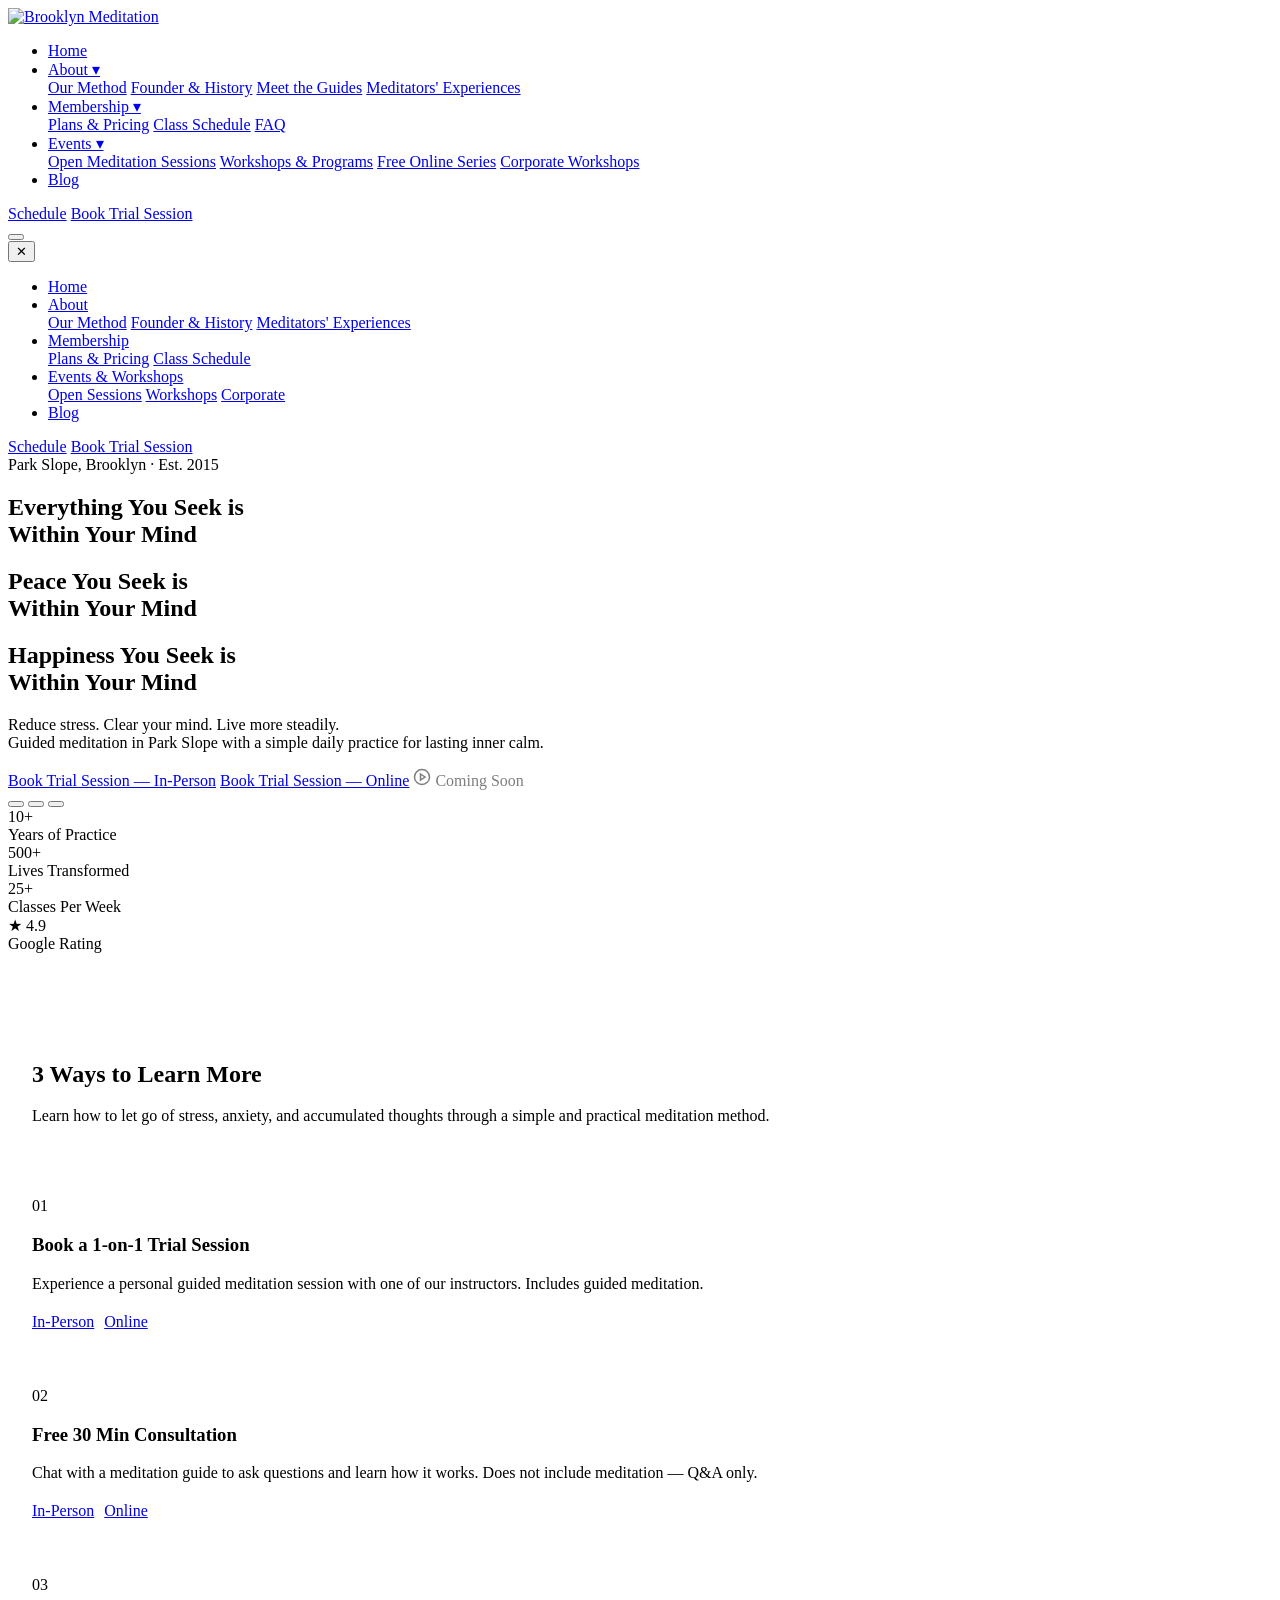
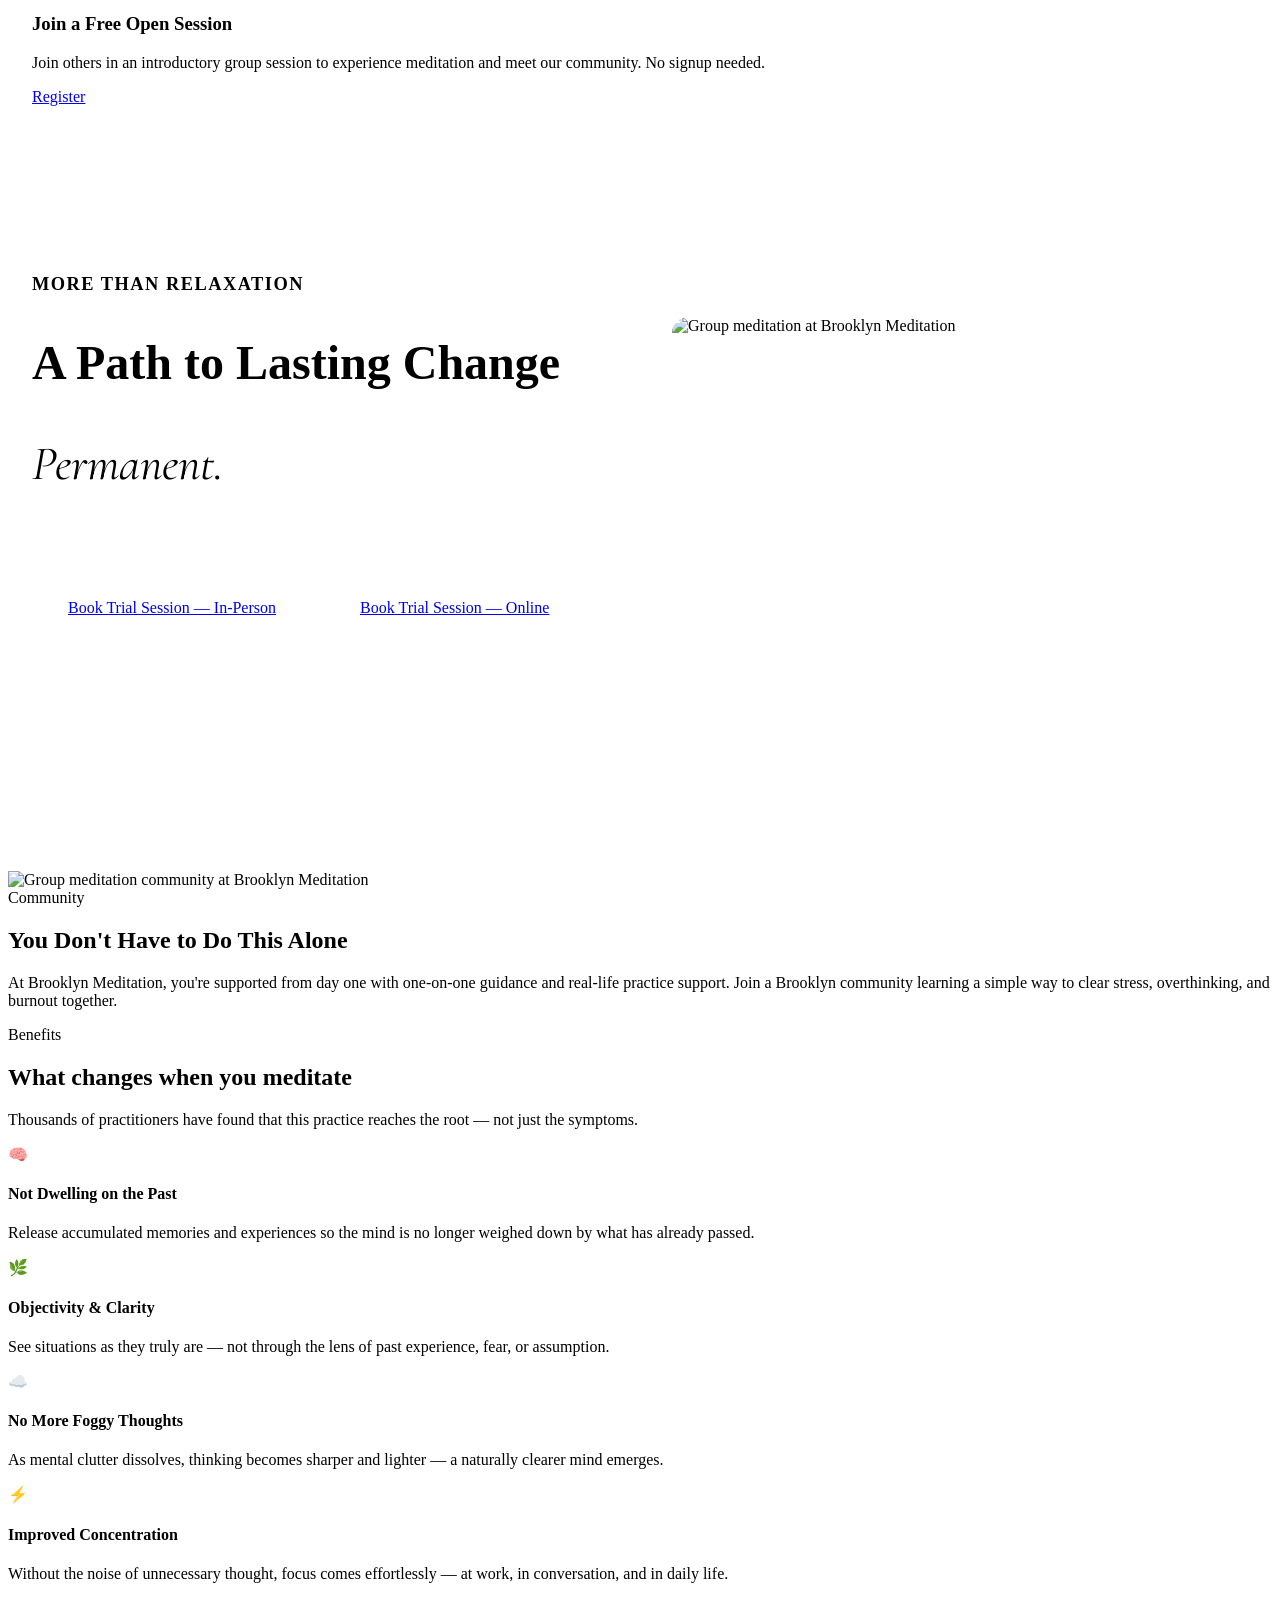
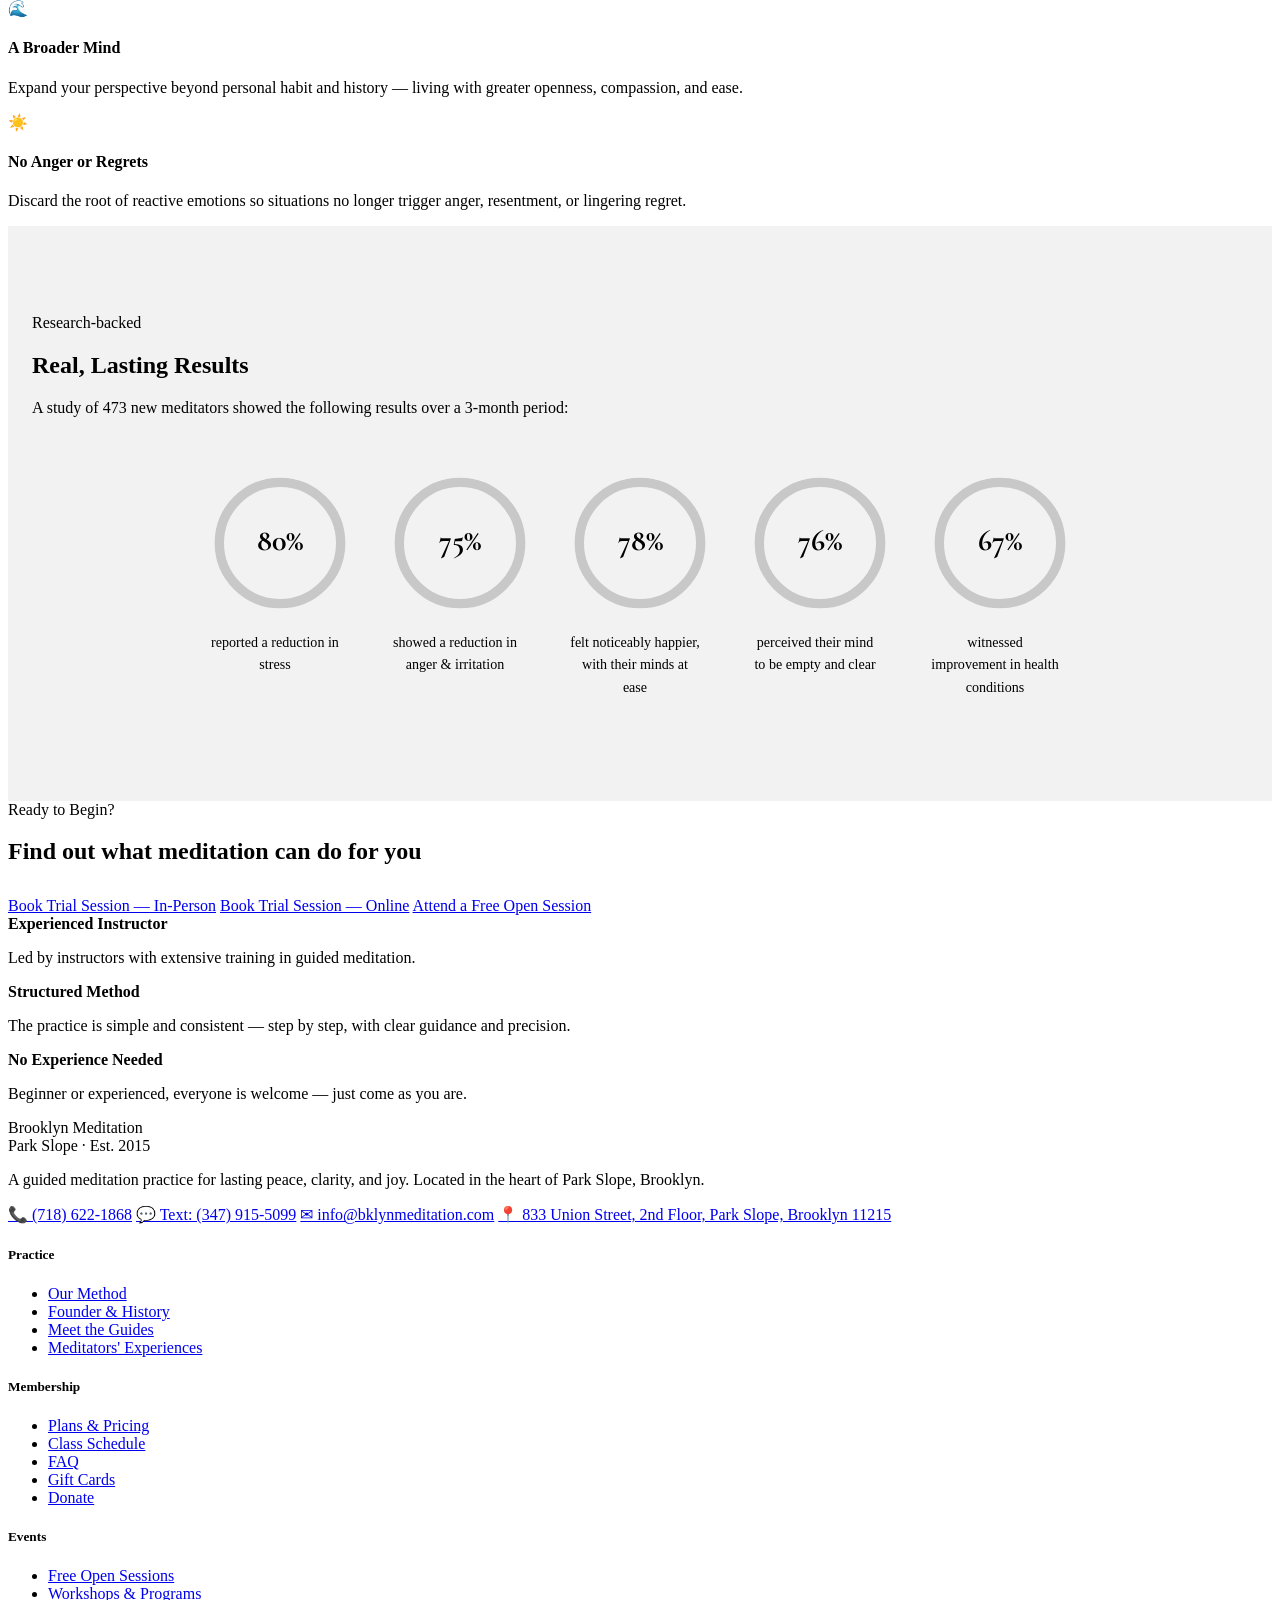
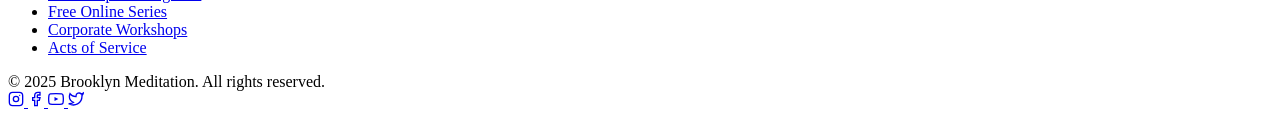
==== commit 02c22b95: "Add files via upload" ====
--- a/index.html
+++ b/index.html
@@ -1,599 +1,589 @@
 <!DOCTYPE html>
 <html lang="en">
 <head>
-  <!-- Google tag (gtag.js) -->
-  <script async src="https://www.googletagmanager.com/gtag/js?id=G-R6SVEXHYLB"></script>
-  <script>
-    window.dataLayer = window.dataLayer || [];
-    function gtag(){dataLayer.push(arguments);}
-    gtag('js', new Date());
-    gtag('config', 'G-R6SVEXHYLB');
-  </script>
-
-<meta charset="UTF-8">
-<link rel="icon" type="image/png" href="[data-uri]">
-<meta name="viewport" content="width=device-width, initial-scale=1.0">
-<title>Oita Sushi — Inspired Cuisine · Park Slope, Brooklyn</title>
-<meta name="description" content="Oita — Japanese inspired cuisine in Park Slope, Brooklyn. Quality, fresh, clean.">
-<link rel="preconnect" href="https://fonts.googleapis.com">
-<link href="https://fonts.googleapis.com/css2?family=Cormorant+Garamond:ital,wght@0,300;0,400;0,600;1,300;1,400&family=Sora:wght@300;400;500;600;700&display=swap" rel="stylesheet">
-<style>
-:root {
-  --cream:    #faf6ef;
-  --beige:    #f0e8d8;
-  --beige2:   #e8dcc8;
-  --brown:    #2c1f14;
-  --brown2:   #4a3728;
-  --gold:     #c9922a;
-  --gold2:    #e0aa40;
-  --terra:    #c4622d;
-  --terra2:   #d4743f;
-  --stone:    #8a7060;
-  --nav-h:    72px;
-}
-*, *::before, *::after { box-sizing: border-box; margin: 0; padding: 0; }
-html { scroll-behavior: smooth; }
-body { font-family: 'Sora', sans-serif; background: var(--cream); color: var(--brown); overflow-x: hidden; }
-
-/* ── NAV ── */
-nav {
-  position: fixed; top: 0; left: 0; right: 0; height: var(--nav-h);
-  z-index: 100; display: grid; grid-template-columns: 1fr auto 1fr;
-  align-items: center; padding: 0 2.5rem;
-  transition: background 0.4s, box-shadow 0.4s;
-}
-nav.scrolled {
-  background: rgba(250,246,239,0.96);
-  backdrop-filter: blur(12px);
-  box-shadow: 0 1px 0 rgba(44,31,20,0.1);
-}
-.nav-left, .nav-right {
-  display: flex; align-items: center; gap: 1.8rem; list-style: none;
-}
-.nav-right { justify-content: flex-end; }
-.nav-left a, .nav-right a {
-  font-size: 0.68rem; letter-spacing: 0.18em; text-transform: uppercase;
-  color: rgba(44,31,20,0.55); text-decoration: none; transition: color 0.2s;
-  white-space: nowrap;
-}
-.nav-left a:hover, .nav-right a:hover { color: var(--brown); }
-.nav-logo { display: flex; justify-content: center; }
-.nav-logo img { height: 68px; display: block; }
-.nav-btn {
-  display: inline-block; padding: 0.5rem 1.2rem;
-  font-size: 0.67rem; font-weight: 700; letter-spacing: 0.12em;
-  text-transform: uppercase; border-radius: 3px;
-  text-decoration: none !important; transition: opacity 0.2s;
-  white-space: nowrap;
-}
-.nav-btn:hover { opacity: 0.82 !important; }
-.btn-order { background: var(--terra) !important; color: #fff !important; }
-.btn-reserve { background: var(--brown) !important; color: var(--cream) !important; }
-.hamburger { display: none; flex-direction: column; gap: 5px; cursor: pointer; background: none; border: none; }
-.hamburger span { display: block; width: 24px; height: 1px; background: var(--brown); }
-
-/* ── HERO SLIDESHOW ── */
-.hero {
-  height: 100vh; min-height: 680px;
-  position: relative; overflow: hidden;
-  display: flex; align-items: flex-end;
-}
-.slide {
-  position: absolute; inset: 0;
-  background-size: cover; background-position: center;
-  opacity: 0; transition: opacity 1.2s ease;
-}
-.slide.active { opacity: 1; }
-.slide::after {
-  content: '';
-  position: absolute; inset: 0;
-  background: linear-gradient(
-    to bottom,
-    rgba(44,31,20,0.1) 0%,
-    rgba(44,31,20,0.05) 35%,
-    rgba(44,31,20,0.6) 75%,
-    rgba(44,31,20,0.92) 100%
-  );
-}
-.hero-content {
-  position: relative; z-index: 2;
-  width: 100%; padding: 0 3rem 5.5rem;
-  display: flex; flex-direction: column; align-items: center; text-align: center;
-}
-.hero-eyebrow {
-  font-size: 0.65rem; letter-spacing: 0.4em; text-transform: uppercase;
-  color: var(--gold2); margin-bottom: 1.2rem;
-  opacity: 0; animation: fadeUp 0.8s 0.3s forwards;
-}
-.hero-title {
-  font-family: 'Cormorant Garamond', serif;
-  font-size: clamp(3rem, 7vw, 6rem); font-weight: 300;
-  line-height: 1; color: var(--cream); margin-bottom: 1.2rem;
-  opacity: 0; animation: fadeUp 0.8s 0.5s forwards;
-}
-.hero-title em { font-style: italic; color: var(--gold2); }
-.hero-sub {
-  font-size: 0.88rem; font-weight: 300; letter-spacing: 0.06em;
-  color: rgba(250,246,239,0.7); max-width: 420px; line-height: 1.85;
-  margin-bottom: 2rem;
-  opacity: 0; animation: fadeUp 0.8s 0.7s forwards;
-}
-.hero-btns {
-  display: flex; gap: 1rem; flex-wrap: wrap; justify-content: center;
-  opacity: 0; animation: fadeUp 0.8s 0.9s forwards;
-}
-.btn-gold {
-  display: inline-block; padding: 0.9rem 2.2rem;
-  background: var(--gold); color: #fff;
-  font-size: 0.7rem; font-weight: 600; letter-spacing: 0.18em;
-  text-transform: uppercase; text-decoration: none; border-radius: 3px;
-  transition: background 0.2s;
-}
-.btn-gold:hover { background: var(--gold2); }
-.btn-ghost-light {
-  display: inline-block; padding: 0.9rem 2.2rem;
-  border: 1px solid rgba(250,246,239,0.45); color: var(--cream);
-  font-size: 0.7rem; letter-spacing: 0.18em; text-transform: uppercase;
-  text-decoration: none; border-radius: 3px; transition: border-color 0.2s;
-}
-.btn-ghost-light:hover { border-color: var(--gold2); color: var(--gold2); }
-
-/* slide dots */
-.slide-dots {
-  position: absolute; bottom: 2rem; left: 50%; transform: translateX(-50%);
-  display: flex; gap: 0.5rem; z-index: 3;
-}
-.dot {
-  width: 6px; height: 6px; border-radius: 50%;
-  background: rgba(250,246,239,0.4); cursor: pointer;
-  transition: background 0.3s, transform 0.3s;
-}
-.dot.active { background: var(--gold2); transform: scale(1.3); }
-
-/* ── TICKER ── */
-.ticker {
-  overflow: hidden;
-  border-top: 1px solid rgba(44,31,20,0.1);
-  border-bottom: 1px solid rgba(44,31,20,0.1);
-  padding: 0.85rem 0; background: var(--beige);
-}
-.ticker-inner { display: flex; width: max-content; animation: ticker 40s linear infinite; gap: 3.5rem; }
-.ticker-inner span { font-size: 0.6rem; letter-spacing: 0.3em; text-transform: uppercase; color: var(--stone); white-space: nowrap; }
-.ticker-inner .dot-t { color: var(--gold); font-size: 0.4rem; }
-
-/* ── ABOUT ── */
-.about { padding: 7rem 3rem; background: var(--cream); display: grid; grid-template-columns: 1fr 1fr; gap: 5rem; align-items: center; }
-.about-img { position: relative; aspect-ratio: 4/5; overflow: hidden; border-radius: 2px; }
-.about-img img { width: 100%; height: 100%; object-fit: cover; transition: transform 0.8s; }
-.about-img:hover img { transform: scale(1.04); }
-.about-img::after { content: ''; position: absolute; inset: 0; border: 1px solid rgba(201,146,42,0.25); pointer-events: none; }
-.about-badge {
-  position: absolute; bottom: 2rem; right: 0; z-index: 2;
-  background: var(--gold); color: #fff;
-  font-family: 'Cormorant Garamond', serif; font-size: 1rem; font-weight: 600;
-  letter-spacing: 0.06em; padding: 0.6rem 1.3rem;
-}
-.label { font-size: 0.6rem; letter-spacing: 0.35em; text-transform: uppercase; color: var(--gold); margin-bottom: 1rem; font-weight: 600; }
-.sec-title { font-family: 'Cormorant Garamond', serif; font-size: clamp(2rem, 4vw, 3rem); font-weight: 300; line-height: 1.15; color: var(--brown); }
-.sec-title em { font-style: italic; color: var(--gold); }
-.rule { width: 36px; height: 1px; background: var(--gold); margin: 1.8rem 0; }
-.about-body p { font-size: 0.88rem; font-weight: 300; line-height: 1.95; color: rgba(44,31,20,0.65); margin-bottom: 1rem; }
-.stats { display: grid; grid-template-columns: repeat(3,1fr); gap: 2rem; margin-top: 2.5rem; padding-top: 2.2rem; border-top: 1px solid rgba(44,31,20,0.1); }
-.stat-n { font-family: 'Cormorant Garamond', serif; font-size: 2.6rem; font-weight: 300; color: var(--gold); line-height: 1; }
-.stat-l { font-size: 0.6rem; letter-spacing: 0.16em; text-transform: uppercase; color: var(--stone); margin-top: 0.35rem; }
-
-/* ── PAGE CARDS ── */
-.explore { padding: 7rem 3rem; background: var(--beige); }
-.explore-head { text-align: center; margin-bottom: 4rem; }
-.cards { display: grid; grid-template-columns: repeat(3,1fr); gap: 3px; }
-.card { position: relative; overflow: hidden; aspect-ratio: 3/4; text-decoration: none; display: block; }
-.card img { width: 100%; height: 100%; object-fit: cover; transition: transform 0.7s; filter: brightness(0.65); }
-.card:hover img { transform: scale(1.06); filter: brightness(0.8); }
-.card-body { position: absolute; inset: 0; display: flex; flex-direction: column; justify-content: flex-end; padding: 2.5rem 2rem; }
-.card-label { font-size: 0.6rem; letter-spacing: 0.3em; text-transform: uppercase; color: var(--gold2); margin-bottom: 0.6rem; }
-.card-title { font-family: 'Cormorant Garamond', serif; font-size: 2rem; font-weight: 300; color: var(--cream); line-height: 1.1; margin-bottom: 0.7rem; }
-.card-arrow { font-size: 0.68rem; letter-spacing: 0.18em; text-transform: uppercase; color: rgba(250,246,239,0.6); }
-
-/* ── HOURS ── */
-.hours-bar {
-  background: var(--brown); color: var(--cream);
-  padding: 3rem; display: flex; justify-content: center;
-  align-items: center; gap: 3rem; flex-wrap: wrap;
-}
-.h-item { text-align: center; }
-.h-day { font-size: 0.6rem; letter-spacing: 0.2em; text-transform: uppercase; color: rgba(250,246,239,0.5); margin-bottom: 0.4rem; }
-.h-time { font-family: 'Cormorant Garamond', serif; font-size: 1.1rem; color: var(--cream); }
-.h-div { width: 1px; height: 48px; background: rgba(250,246,239,0.15); }
-.btn-terra {
-  display: inline-block; padding: 0.85rem 2rem;
-  background: var(--terra); color: #fff;
-  font-size: 0.68rem; font-weight: 700; letter-spacing: 0.18em;
-  text-transform: uppercase; text-decoration: none; border-radius: 3px;
-  transition: background 0.2s; white-space: nowrap;
-}
-.btn-terra:hover { background: var(--terra2); }
-
-/* ── FOOTER ── */
-footer {
-  background: var(--brown); padding: 3.5rem 3rem;
-  display: flex; justify-content: space-between;
-  align-items: center; flex-wrap: wrap; gap: 1.5rem;
-  border-top: 1px solid rgba(201,146,42,0.2);
-}
-.footer-logo img { height: 52px; }
-.footer-nav { display: flex; gap: 1.8rem; list-style: none; flex-wrap: wrap; }
-.footer-nav a { font-size: 0.63rem; letter-spacing: 0.15em; text-transform: uppercase; color: rgba(250,246,239,0.4); text-decoration: none; transition: color 0.2s; }
-.footer-nav a:hover { color: var(--cream); }
-.footer-copy { font-size: 0.63rem; color: rgba(250,246,239,0.25); }
-.footer-follow{width:100%;margin-top:1.6rem;padding-top:1.6rem;border-top:1px solid rgba(250,246,239,0.12);display:flex;justify-content:center;}
-.footer-follow-link{display:inline-flex;align-items:center;gap:0.55rem;color:var(--gold2);text-decoration:none;font-size:0.65rem;letter-spacing:0.18em;text-transform:uppercase;font-weight:600;transition:color 0.2s;}
-.footer-follow-link:hover{color:var(--cream);}
-.footer-follow-link svg{width:18px;height:18px;flex-shrink:0;}
-
-
-/* ── MOBILE ── */
-.mob-overlay {
-  display: none; position: fixed; inset: 0;
-  background: var(--cream); z-index: 200;
-  flex-direction: column; align-items: center; justify-content: center; gap: 2rem;
-}
-.mob-overlay.open { display: flex; }
-.mob-overlay a { font-family: 'Cormorant Garamond', serif; font-size: 2.4rem; font-weight: 300; color: var(--brown); text-decoration: none; }
-.mob-overlay a:hover { color: var(--gold); }
-.mob-close { position: absolute; top: 1.8rem; right: 2rem; background: none; border: none; font-size: 2.2rem; cursor: pointer; color: var(--brown); line-height: 1; }
-
-/* ── REVEAL ── */
-.reveal { opacity: 0; transform: translateY(28px); transition: opacity 0.8s ease, transform 0.8s ease; }
-.reveal.in { opacity: 1; transform: none; }
-.d1 { transition-delay: 0.1s; } .d2 { transition-delay: 0.2s; } .d3 { transition-delay: 0.3s; }
-
-/* ── ANIMATIONS ── */
-@keyframes fadeUp { from { opacity:0; transform:translateY(24px); } to { opacity:1; transform:none; } }
-@keyframes ticker { from { transform:translateX(0); } to { transform:translateX(-50%); } }
-
-/* ── RESPONSIVE ── */
-@media (max-width: 900px) {
-  nav { grid-template-columns: 1fr auto; padding: 0 1.5rem; }
-  .nav-left, .nav-right { display: none; }
-  .hamburger { display: flex; }
-  .about { grid-template-columns: 1fr; gap: 2.5rem; padding: 5rem 1.5rem; }
-  .about-img { aspect-ratio: 16/9; }
-  .about-badge { right: 0; }
-  .explore { padding: 5rem 1.5rem; }
-  .cards { grid-template-columns: 1fr; }
-  .card { aspect-ratio: 4/3; }
-  .hours-bar { gap: 1.5rem; padding: 2.5rem 1.5rem; }
-  .h-div { display: none; }
-  footer { flex-direction: column; text-align: center; padding: 2.5rem 1.5rem; }
-  .footer-nav { justify-content: center; }
-  .hero-content { padding: 0 1.5rem 4.5rem; }
-  .stats { grid-template-columns: repeat(3,1fr); }
-}
-
-
-
-/* NEW DISH POPUP */
-.ntk-overlay{position:fixed;inset:0;z-index:9999;background:rgba(20,14,8,0.72);display:flex;align-items:center;justify-content:center;padding:1.25rem;opacity:0;visibility:hidden;transition:opacity 0.35s ease;}
-.ntk-overlay.open{opacity:1;visibility:visible;}
-.ntk-card{position:relative;width:100%;max-width:380px;max-height:90vh;background:var(--cream);border-radius:14px;overflow:hidden;display:flex;flex-direction:column;box-shadow:0 30px 70px rgba(0,0,0,0.45);transform:translateY(18px) scale(0.97);transition:transform 0.35s ease;}
-.ntk-overlay.open .ntk-card{transform:translateY(0) scale(1);}
-.ntk-close{position:absolute;top:0.7rem;right:0.7rem;z-index:5;width:34px;height:34px;border-radius:50%;background:rgba(20,14,8,0.55);color:#fff;border:none;font-size:1.3rem;line-height:1;cursor:pointer;display:flex;align-items:center;justify-content:center;}
-.ntk-close:hover{background:rgba(20,14,8,0.8);}
-.ntk-img-wrap{width:100%;aspect-ratio:4/3;overflow:hidden;flex-shrink:0;}
-.ntk-img-wrap img{width:100%;height:100%;object-fit:cover;display:block;}
-.ntk-body{padding:1.3rem 1.4rem 1.5rem;overflow-y:auto;}
-.ntk-chip{display:inline-block;font-family:'Sora',sans-serif;font-size:0.62rem;letter-spacing:0.14em;text-transform:uppercase;font-weight:700;color:#fff;background:var(--terra);padding:0.3rem 0.65rem;border-radius:20px;margin-bottom:0.7rem;}
-.ntk-title{font-family:'Cormorant Garamond',serif;font-size:1.9rem;color:var(--brown);font-weight:600;line-height:1.1;margin:0 0 0.5rem;}
-.ntk-desc{font-family:'Sora',sans-serif;font-size:0.88rem;line-height:1.55;color:var(--brown2);margin:0 0 1rem;}
-.ntk-price-row{display:flex;align-items:baseline;justify-content:space-between;gap:1rem;padding-top:0.9rem;border-top:1px solid rgba(44,31,20,0.12);margin-bottom:1.1rem;}
-.ntk-price-item{font-family:'Sora',sans-serif;font-size:0.8rem;color:var(--stone);}
-.ntk-price-val{font-family:'Cormorant Garamond',serif;font-weight:700;font-size:1.3rem;color:var(--terra);margin-left:0.35rem;}
-.ntk-actions{display:flex;flex-direction:column;gap:0.6rem;}
-.ntk-cta{display:block;text-align:center;font-family:'Sora',sans-serif;font-size:0.82rem;font-weight:600;letter-spacing:0.02em;padding:0.8rem 1rem;border-radius:7px;background:var(--brown);color:var(--cream);text-decoration:none;transition:background 0.2s ease;}
-.ntk-cta:hover{background:var(--brown2);}
-.ntk-dismiss{display:block;width:100%;text-align:center;font-family:'Sora',sans-serif;font-size:0.78rem;color:var(--stone);background:none;border:none;padding:0.4rem;cursor:pointer;}
-.ntk-dismiss:hover{color:var(--brown);}
-@media (max-width:420px){
-  .ntk-card{max-width:100%;}
-  .ntk-title{font-size:1.7rem;}
-}
-
-</style>
-
-<meta property="og:type" content="website">
-<meta property="og:url" content="https://oitasushi.com/">
-<meta property="og:title" content="Oita Sushi — Inspired Cuisine · Park Slope, Brooklyn">
-<meta property="og:description" content="Quality, fresh, and clean Japanese inspired cuisine in Park Slope, Brooklyn. Dine in, takeout, catering.">
-<meta property="og:image" content="https://i.ibb.co/bt2jjqQ/Oita-Catering-Pics.png">
-<meta property="og:image:width" content="1200">
-<meta property="og:image:height" content="630">
-<meta name="twitter:card" content="summary_large_image">
-<meta name="twitter:title" content="Oita Sushi — Inspired Cuisine · Park Slope, Brooklyn">
-<meta name="twitter:description" content="Quality, fresh, and clean Japanese inspired cuisine in Park Slope, Brooklyn. Dine in, takeout, catering.">
-<meta name="twitter:image" content="https://i.ibb.co/bt2jjqQ/Oita-Catering-Pics.png">
-<!-- Google Analytics -->
-<script async src="https://www.googletagmanager.com/gtag/js?id=G-12EVY56HXP"></script>
-<script>
-  window.dataLayer = window.dataLayer || [];
-  function gtag(){dataLayer.push(arguments);}
-  gtag('js', new Date());
-  gtag('config', 'G-12EVY56HXP');
-</script>
+  <meta charset="UTF-8" />
+  <meta name="viewport" content="width=device-width, initial-scale=1.0" />
+  <title>Brooklyn Meditation | Park Slope, Brooklyn</title>
+  <meta name="description" content="Brooklyn Meditation in Park Slope offers guided, systematic meditation to bring lasting peace, clarity, and joy. Book your free intro session today." />
+  <link rel="preconnect" href="https://fonts.googleapis.com" />
+  <link rel="preconnect" href="https://fonts.gstatic.com" crossorigin />
+  <link href="https://fonts.googleapis.com/css2?family=Cormorant+Garamond:ital,wght@0,400;0,500;0,600;1,400;1,500&family=Jost:wght@300;400;500;600&display=swap" rel="stylesheet" />
+  <link rel="stylesheet" href="style.css" />
 </head>
 <body>
 
-<!-- NEW DISH POPUP -->
-<div class="ntk-overlay" id="ntkPopup">
-  <div class="ntk-card">
-    <button class="ntk-close" id="ntkClose" aria-label="Close">&times;</button>
-    <div class="ntk-img-wrap"><img src="takoyaki.jpg" alt="Takoyaki"></div>
-    <div class="ntk-body">
-      <span class="ntk-chip">New on the Menu</span>
-      <h3 class="ntk-title">Takoyaki</h3>
-      <p class="ntk-desc">Japanese octopus balls topped with takoyaki sauce, Japanese mayonnaise, dried parsley &amp; bonito flakes.</p>
-      <div class="ntk-price-row">
-        <div class="ntk-price-item">3pc<span class="ntk-price-val">$12</span></div>
-        <div class="ntk-price-item">5pc<span class="ntk-price-val">$18</span></div>
-      </div>
-      <div class="ntk-actions">
-        <a href="menu.html#kitchen" class="ntk-cta">View Full Menu</a>
-        <button class="ntk-dismiss" id="ntkDismiss">Maybe Later</button>
-      </div>
-    </div>
+<!-- ── Navigation ── -->
+<nav class="navbar" id="navbar">
+  <div class="navbar-inner">
+    <a href="index.html" class="navbar-logo">
+      <img src="logo.png" alt="Brooklyn Meditation" style="height:72px; width:auto;" />
+    </a>
+
+    <ul class="navbar-nav">
+      <li><a href="index.html">Home</a></li>
+      <li class="dropdown">
+        <a href="about.html">About ▾</a>
+        <div class="dropdown-menu">
+          <a href="about.html">Our Method</a>
+          <a href="about.html#founder">Founder & History</a>
+          <a href="about.html#team">Meet the Guides</a>
+          <a href="about.html#experiences">Meditators' Experiences</a>
+        </div>
+      </li>
+      <li class="dropdown">
+        <a href="membership.html">Membership ▾</a>
+        <div class="dropdown-menu">
+          <a href="membership.html">Plans & Pricing</a>
+          <a href="schedule.html">Class Schedule</a>
+          <a href="membership.html#faq">FAQ</a>
+        </div>
+      </li>
+      <li class="dropdown">
+        <a href="events.html">Events ▾</a>
+        <div class="dropdown-menu">
+          <a href="events.html#open">Open Meditation Sessions</a>
+          <a href="events.html#workshops">Workshops & Programs</a>
+          <a href="events.html#online">Free Online Series</a>
+          <a href="events.html#corporate">Corporate Workshops</a>
+        </div>
+      </li>
+      <li><a href="about.html#blog">Blog</a></li>
+    </ul>
+
+    <div class="navbar-actions">
+      <a href="schedule.html" class="btn btn-secondary">Schedule</a>
+      <a href="https://www.wellnessliving.com/rs/appointment-start.html?id_class_tab=3&id_mode=1&k_business=760342&k_class_tab=76646&k_service=313512" target="_blank" class="btn btn-primary">Book Trial Session</a>
+    </div>
+
+    <button class="menu-toggle" id="menuToggle" aria-label="Open menu">
+      <span></span><span></span><span></span>
+    </button>
+  </div>
+</nav>
+
+<!-- Mobile Nav -->
+<div class="mobile-nav" id="mobileNav">
+  <button class="mobile-nav-close" id="mobileNavClose">✕</button>
+  <ul>
+    <li><a href="index.html">Home</a></li>
+    <li>
+      <a href="about.html">About</a>
+      <div class="mobile-sub">
+        <a href="about.html">Our Method</a>
+        <a href="about.html#founder">Founder & History</a>
+        <a href="about.html#experiences">Meditators' Experiences</a>
+      </div>
+    </li>
+    <li>
+      <a href="membership.html">Membership</a>
+      <div class="mobile-sub">
+        <a href="membership.html">Plans & Pricing</a>
+        <a href="schedule.html">Class Schedule</a>
+      </div>
+    </li>
+    <li>
+      <a href="events.html">Events & Workshops</a>
+      <div class="mobile-sub">
+        <a href="events.html#open">Open Sessions</a>
+        <a href="events.html#workshops">Workshops</a>
+        <a href="events.html#corporate">Corporate</a>
+      </div>
+    </li>
+    <li><a href="about.html#blog">Blog</a></li>
+  </ul>
+  <div class="mobile-nav-actions">
+    <a href="schedule.html" class="btn btn-secondary" style="justify-content:center;">Schedule</a>
+    <a href="https://www.wellnessliving.com/rs/appointment-start.html?id_class_tab=3&id_mode=1&k_business=760342&k_class_tab=76646&k_service=313512" target="_blank" class="btn btn-primary" style="justify-content:center;">Book Trial Session</a>
   </div>
 </div>
 
-<!-- NAV -->
-<nav id="nav">
-  <ul class="nav-left">
-    <li><a href="menu.html">Menu</a></li>
-    <li><a href="#about">About</a></li>
-    <li><a href="visit.html">Visit</a></li>
-    <li><a href="catering.html">Catering</a></li>
-  </ul>
-  <div class="nav-logo">
-    <a href="index.html"><img src="[data-uri]" alt="Oita Sushi"></a>
-  </div>
-  <ul class="nav-right">
-    <li><a href="https://mylightspeed.app/giftcard/ab99ff0e-34a1-4597-a835-07695f3b9f16/menu" target="_blank">Gift Card</a></li>
-    <li><a href="https://mylightspeed.app/YLLKNADZ/C-ordering" target="_blank" class="nav-btn btn-order">Order Online</a></li>
-    <li><a href="https://resy.com/cities/ny/oita-sushi" target="_blank" class="nav-btn btn-reserve">Reserve</a></li>
-  </ul>
-  <button class="hamburger" id="hbg"><span></span><span></span><span></span></button>
-</nav>
-
-<!-- MOBILE -->
-<div class="mob-overlay" id="mob">
-  <button class="mob-close" id="mclose">×</button>
-  <a href="menu.html">Menu</a>
-  <a href="catering.html">Catering</a>
-  <a href="visit.html">Visit</a>
-  <a href="https://mylightspeed.app/giftcard/ab99ff0e-34a1-4597-a835-07695f3b9f16/menu" target="_blank">Gift Card</a>
-  <a href="https://mylightspeed.app/YLLKNADZ/C-ordering" target="_blank">Order Online</a>
-  <a href="https://resy.com/cities/ny/oita-sushi" target="_blank">Reserve</a>
-</div>
-
-<!-- HERO -->
-<div class="hero" id="hero">
-    <div class="slide active" style="background-image:url('https://i.ibb.co/9HyjjHzC/Screenshot-2026-06-07-at-10-46-03-AM.png')"></div>
-  <div class="slide" style="background-image:url('https://i.ibb.co/tyzFwyd/Screenshot-2026-06-07-at-10-46-11-AM.png')"></div>
-  <div class="slide" style="background-image:url('https://i.ibb.co/k2B4bQbg/IMG-5501.jpg')"></div>
-  <div class="slide" style="background-image:url('https://i.ibb.co/JWJjcY5L/Screenshot-2026-06-07-at-10-45-48-AM.png')"></div>
-  <div class="slide" style="background-image:url('https://i.ibb.co/zVD7QD3x/IMG-5691-1.jpg')"></div>
-<div class="hero-content">
-    <p class="hero-eyebrow">Park Slope, Brooklyn · Est. 2014</p>
-    <h1 class="hero-title">Japanese <em>inspired</em><br>cuisine, rooted in<br>craft &amp; care</h1>
-    <p class="hero-sub">Quality, fresh, and clean — where every plate reflects a commitment to the finest ingredients.</p>
-    <div class="hero-btns">
-      <a href="menu.html" class="btn-gold">Explore Menu</a>
-      <a href="https://resy.com/cities/ny/oita-sushi" target="_blank" class="btn-ghost-light">Book a Table</a>
-    </div>
-  </div>
-
-  <div class="slide-dots" id="dots"></div>
-</div>
-
-<!-- TICKER -->
-<div class="ticker">
-  <div class="ticker-inner">
-    <span>Quality</span><span class="dot-t">◆</span>
-    <span>Fresh</span><span class="dot-t">◆</span>
-    <span>Clean</span><span class="dot-t">◆</span>
-    <span>Park Slope · Brooklyn</span><span class="dot-t">◆</span>
-    <span>833 Union St</span><span class="dot-t">◆</span>
-    <span>Est. 2014</span><span class="dot-t">◆</span>
-    <span>Omakase Experience</span><span class="dot-t">◆</span>
-    <span>Premium Sake</span><span class="dot-t">◆</span>
-    <span>Temaki Hand Rolls</span><span class="dot-t">◆</span>
-    <span>Catering Available</span><span class="dot-t">◆</span>
-    <span>Quality</span><span class="dot-t">◆</span>
-    <span>Fresh</span><span class="dot-t">◆</span>
-    <span>Clean</span><span class="dot-t">◆</span>
-    <span>Park Slope · Brooklyn</span><span class="dot-t">◆</span>
-    <span>833 Union St</span><span class="dot-t">◆</span>
-    <span>Est. 2014</span><span class="dot-t">◆</span>
-    <span>Omakase Experience</span><span class="dot-t">◆</span>
-    <span>Premium Sake</span><span class="dot-t">◆</span>
-    <span>Temaki Hand Rolls</span><span class="dot-t">◆</span>
-    <span>Catering Available</span><span class="dot-t">◆</span>
-  </div>
-</div>
-
-<!-- ABOUT -->
-<section class="about" id="about">
-  <div class="about-img reveal">
-    <img src="https://i.ibb.co/2YyCYPg1/IMG-51621.jpg" alt="Oita bar seating">
-    <div class="about-badge">Since 2014</div>
-  </div>
-  <div class="about-body">
-    <p class="label reveal">Our Story</p>
-    <h2 class="sec-title reveal d1">Indulge in the <em>exquisite</em><br>allure of Japanese cuisine</h2>
-    <div class="rule reveal d2"></div>
-    <p class="reveal d2">We started in Manhattan in 2014, spending 7 years perfecting our craft before bringing Oita to Park Slope, Brooklyn in May 2021 — where we've been serving the community ever since.</p>
-    <p class="reveal d3">We source the highest quality ingredients, use Tamaki Gold rice, and prioritize cleanliness in every aspect. This is not just food — it's a commitment.</p>
-    <div class="stats reveal d3">
-      <div><div class="stat-n">10+</div><div class="stat-l">Years of Experience</div></div>
-      <div><div class="stat-n">100%</div><div class="stat-l">Fresh Daily</div></div>
-      <div><div class="stat-n">★★★★★</div><div class="stat-l" style="font-size:0.56rem;">Community Loved</div></div>
-    </div>
-  </div>
-</section>
-
-<!-- EXPLORE -->
-<section class="explore">
-  <div class="explore-head reveal">
-    <p class="label">Explore</p>
-    <h2 class="sec-title">Everything <em>Oita</em></h2>
-  </div>
-  <div class="cards reveal d1">
-    <a href="menu.html" class="card">
-      <img src="https://i.ibb.co/SwW4Mdj6/24-06-23-Oita-136.jpg" alt="Menu">
-      <div class="card-body">
-        <div class="card-label">Dining</div>
-        <div class="card-title">The Menu</div>
-        <div class="card-arrow">View full menu →</div>
-      </div>
-    </a>
-    <a href="catering.html" class="card">
-      <img src="[data-uri]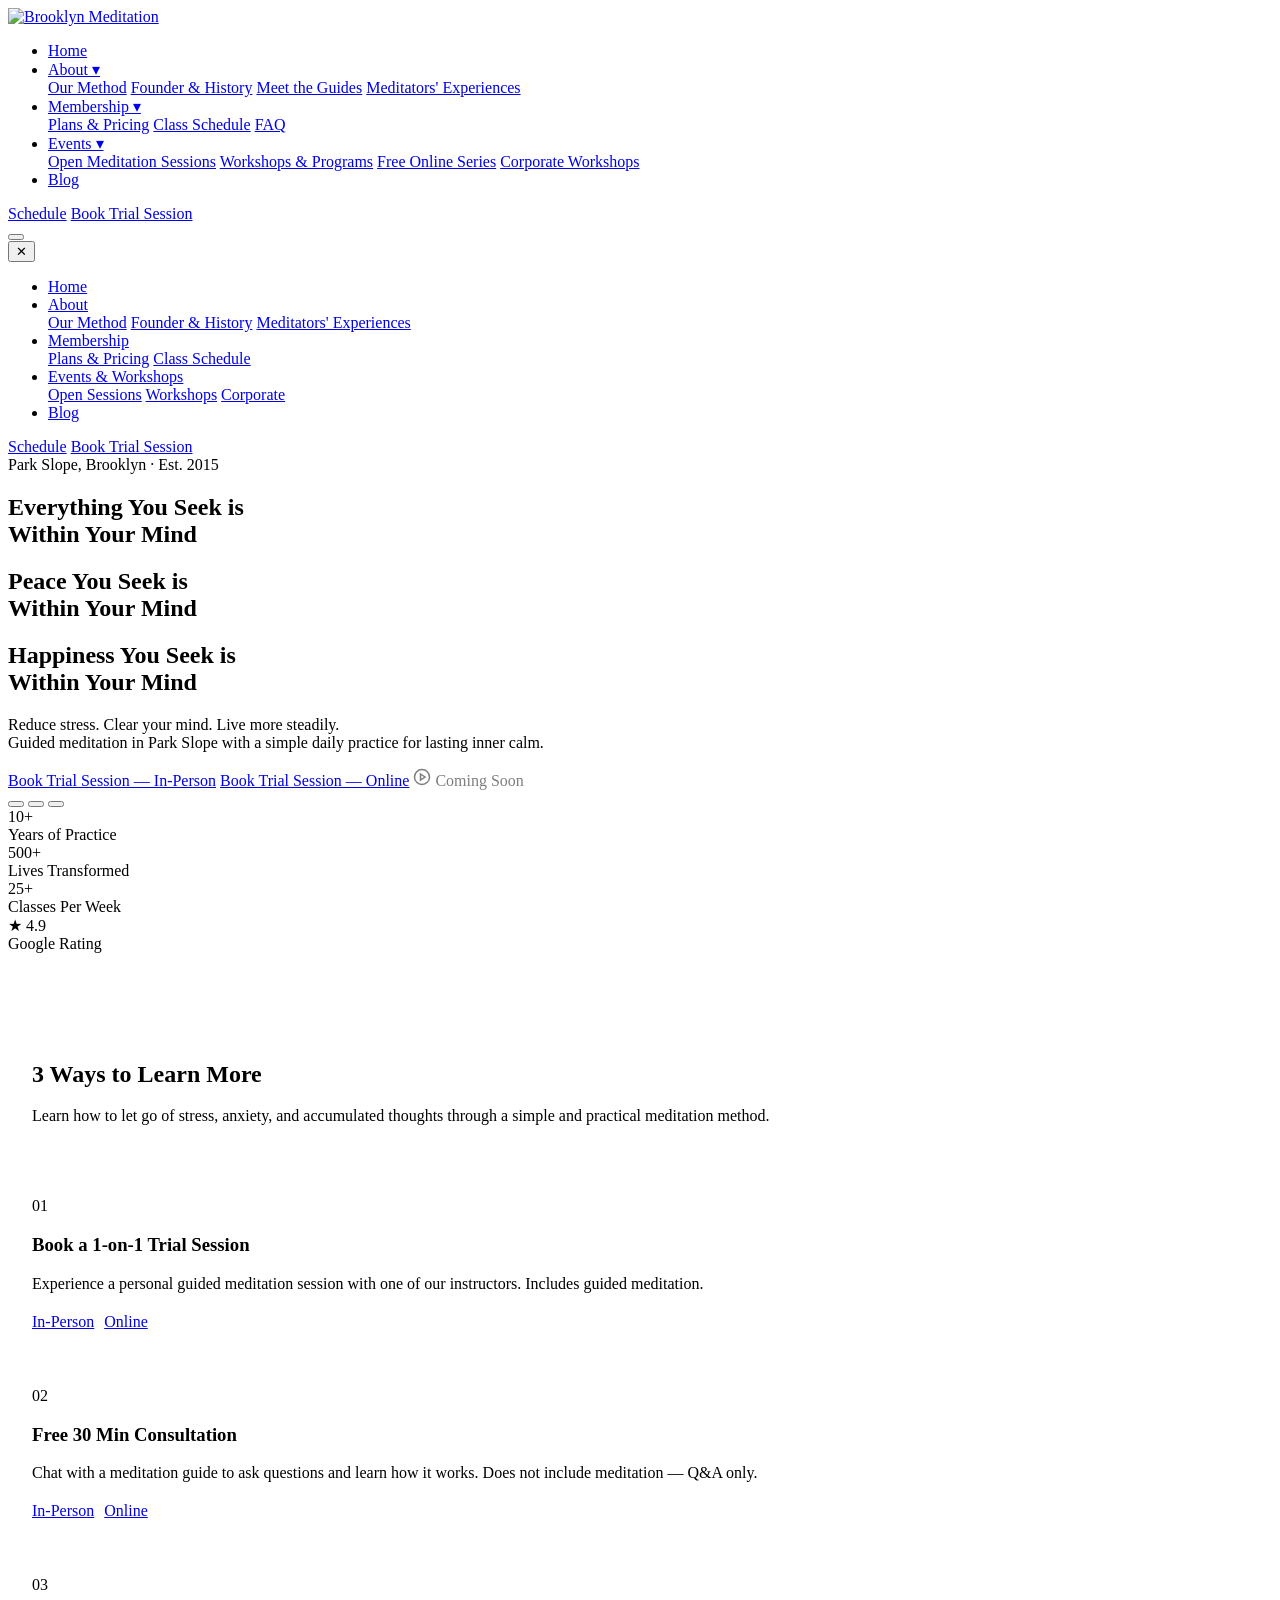
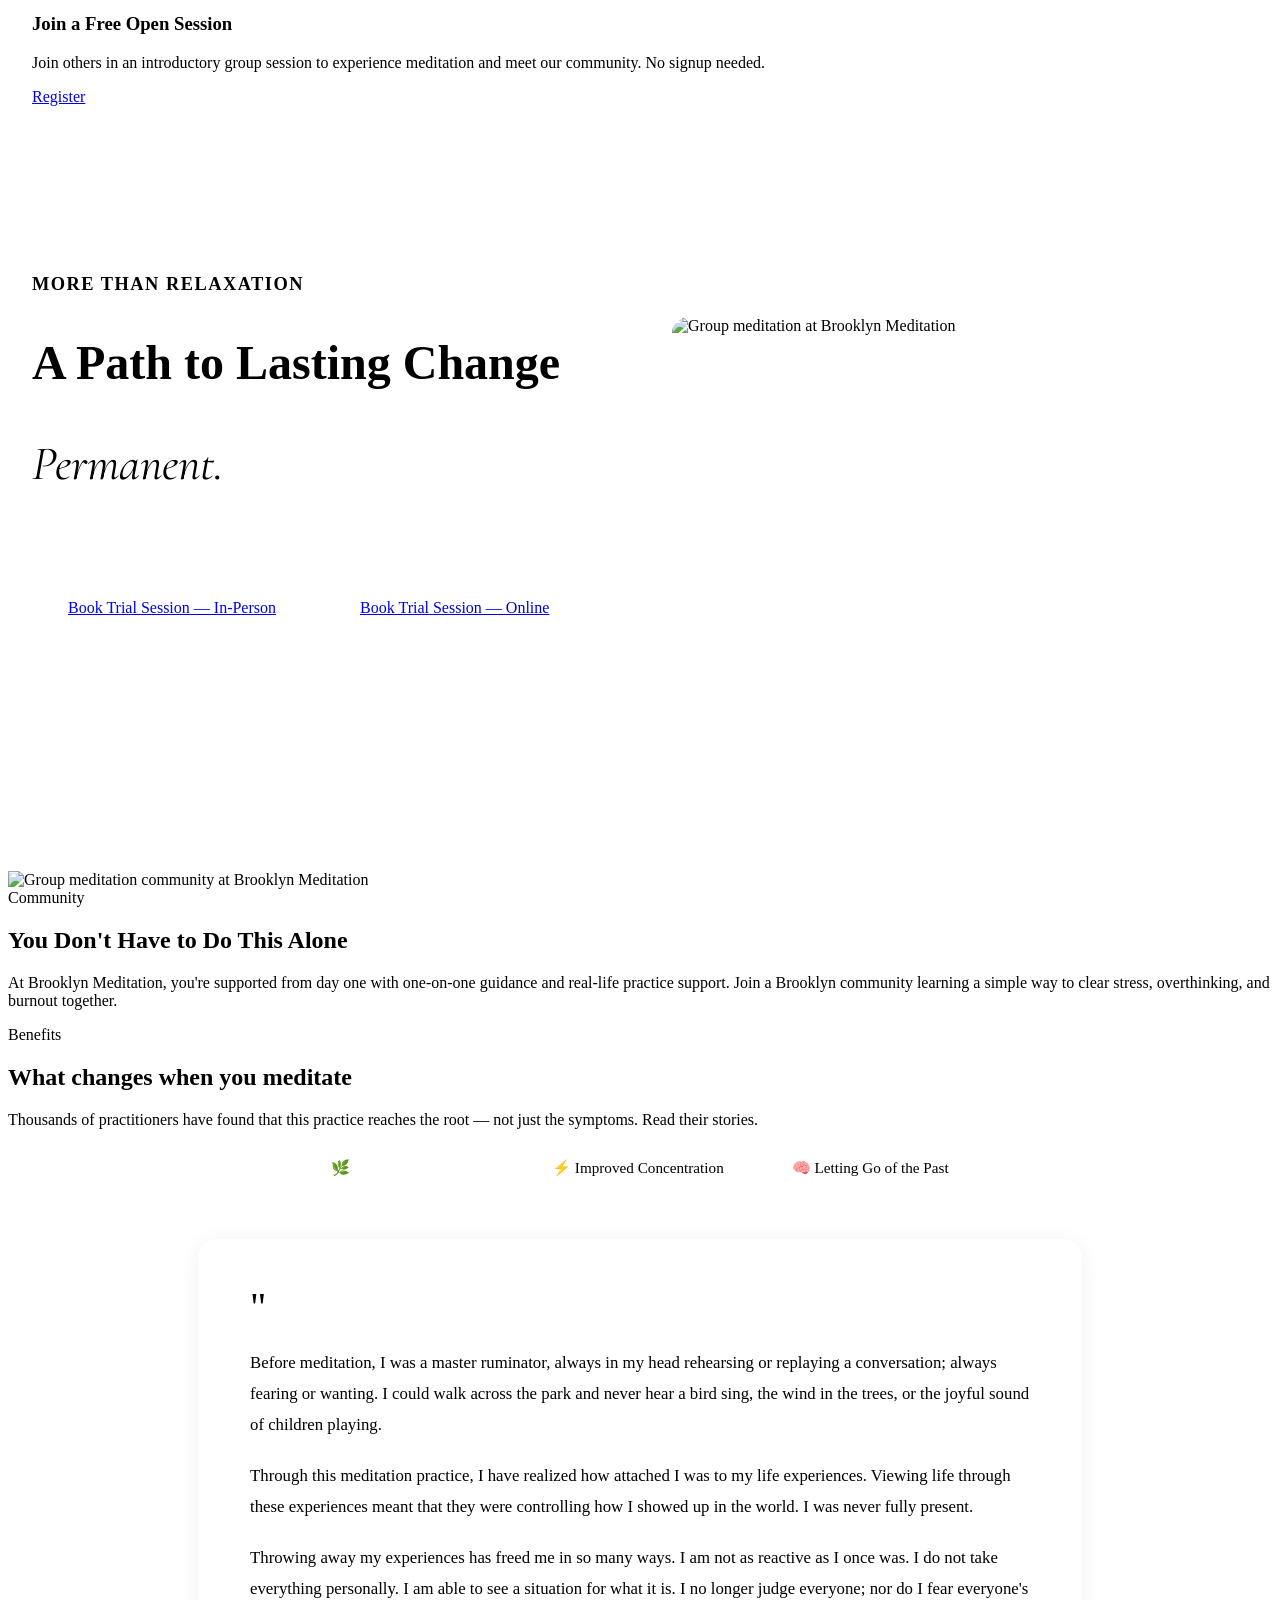
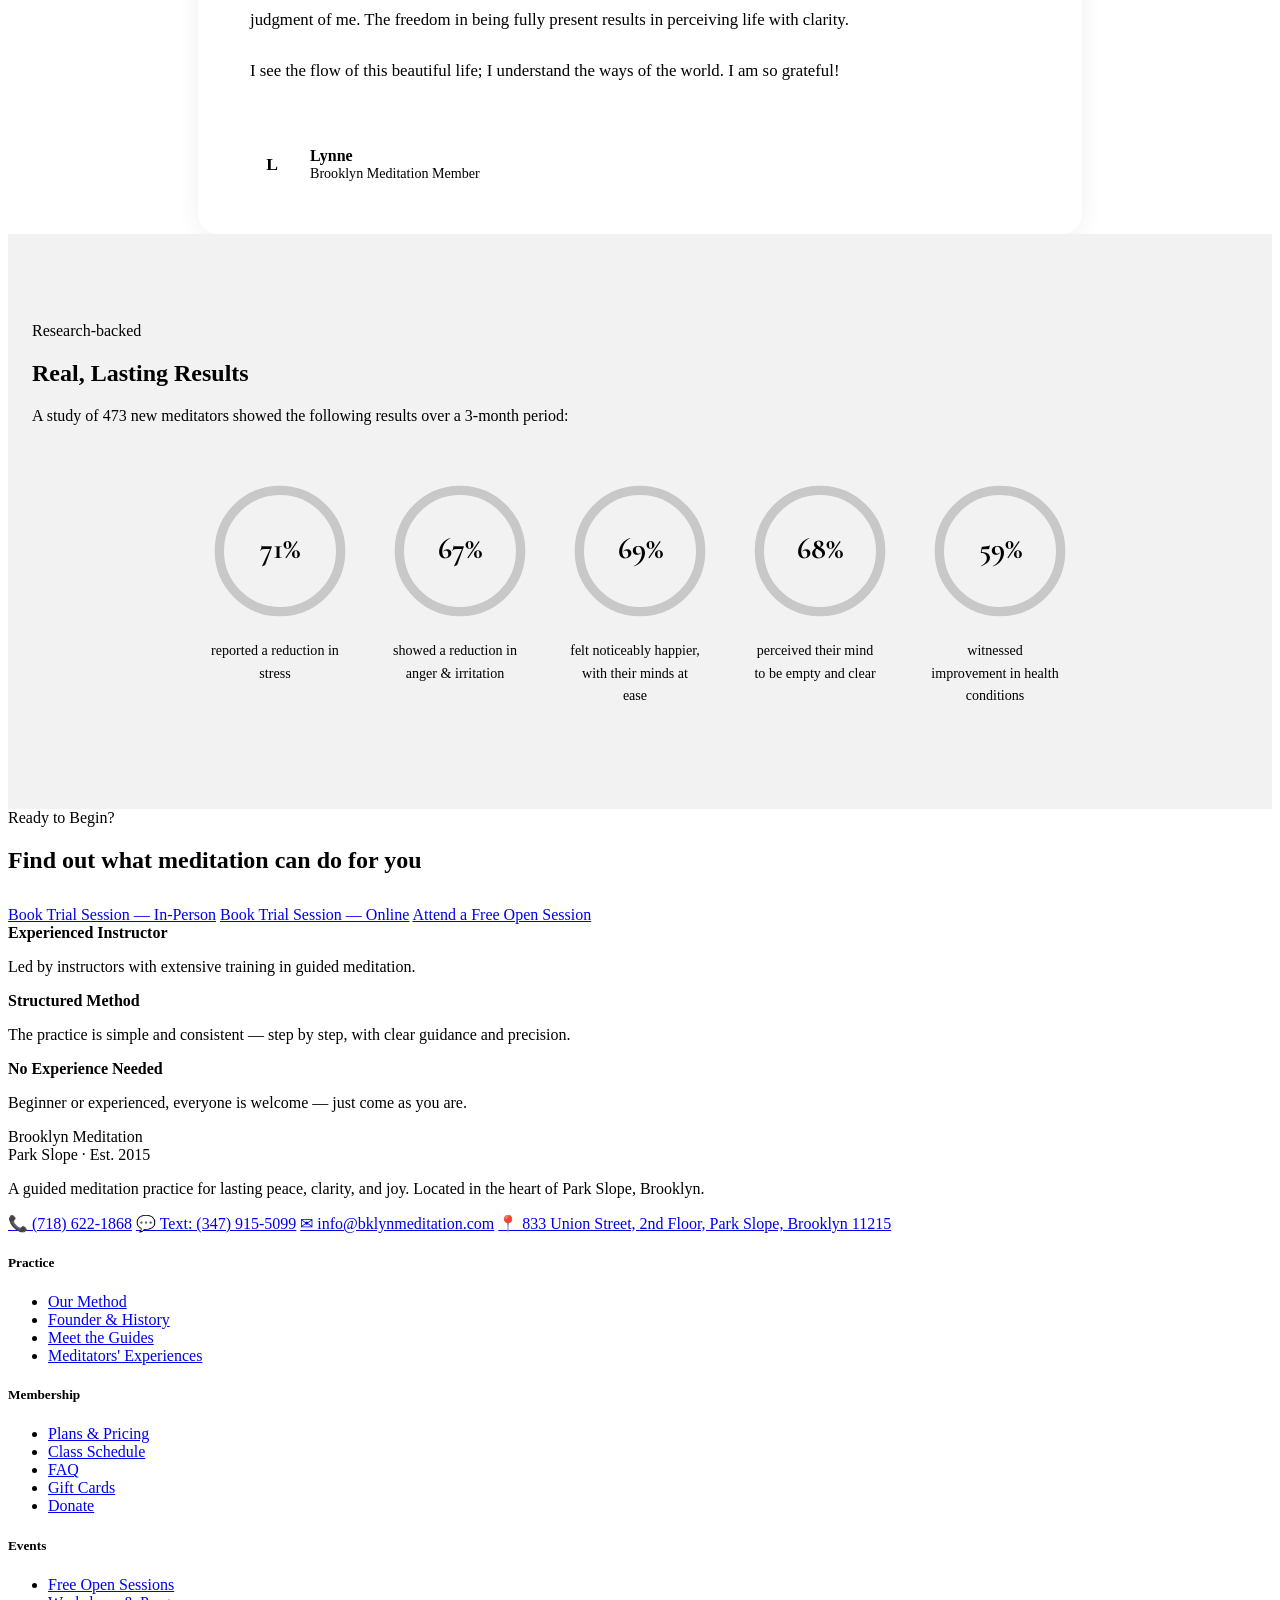
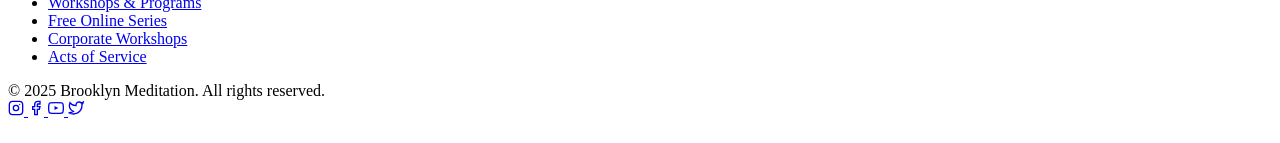
==== commit 951c3836: "Add files via upload" ====
--- a/index.html
+++ b/index.html
@@ -280,48 +280,94 @@
 </section>
 
 
-<!-- ── Benefits ── -->
+<!-- ── Benefits / Testimonials ── -->
 <section class="benefits-section">
   <div class="container">
     <div class="section-header">
       <span class="section-label">Benefits</span>
       <h2>What changes when you meditate</h2>
-      <p>Thousands of practitioners have found that this practice reaches the root — not just the symptoms.</p>
-    </div>
-    <div class="benefits-grid">
-      <div class="benefit-card">
-        <div class="benefit-icon">🧠</div>
-        <h4>Not Dwelling on the Past</h4>
-        <p>Release accumulated memories and experiences so the mind is no longer weighed down by what has already passed.</p>
-      </div>
-      <div class="benefit-card">
-        <div class="benefit-icon">🌿</div>
-        <h4>Objectivity & Clarity</h4>
-        <p>See situations as they truly are — not through the lens of past experience, fear, or assumption.</p>
-      </div>
-      <div class="benefit-card">
-        <div class="benefit-icon">☁️</div>
-        <h4>No More Foggy Thoughts</h4>
-        <p>As mental clutter dissolves, thinking becomes sharper and lighter — a naturally clearer mind emerges.</p>
-      </div>
-      <div class="benefit-card">
-        <div class="benefit-icon">⚡</div>
-        <h4>Improved Concentration</h4>
-        <p>Without the noise of unnecessary thought, focus comes effortlessly — at work, in conversation, and in daily life.</p>
-      </div>
-      <div class="benefit-card">
-        <div class="benefit-icon">🌊</div>
-        <h4>A Broader Mind</h4>
-        <p>Expand your perspective beyond personal habit and history — living with greater openness, compassion, and ease.</p>
-      </div>
-      <div class="benefit-card">
-        <div class="benefit-icon">☀️</div>
-        <h4>No Anger or Regrets</h4>
-        <p>Discard the root of reactive emotions so situations no longer trigger anger, resentment, or lingering regret.</p>
-      </div>
-    </div>
+      <p>Thousands of practitioners have found that this practice reaches the root — not just the symptoms. Read their stories.</p>
+    </div>
+
+    <!-- Tab Buttons -->
+    <div style="display:flex; gap:12px; justify-content:center; flex-wrap:wrap; margin-bottom:48px;">
+      <button onclick="showTestimonial('clarity')" id="btn-clarity"
+        style="padding:14px 28px; border-radius:50px; border:2px solid var(--primary-dark); background:var(--primary-dark); color:#fff; font-size:0.95rem; font-family:inherit; cursor:pointer; transition:all 0.2s; font-weight:500;">
+        🌿 Objectivity &amp; Clarity
+      </button>
+      <button onclick="showTestimonial('concentration')" id="btn-concentration"
+        style="padding:14px 28px; border-radius:50px; border:2px solid var(--primary-dark); background:transparent; color:var(--primary-dark); font-size:0.95rem; font-family:inherit; cursor:pointer; transition:all 0.2s; font-weight:500;">
+        ⚡ Improved Concentration
+      </button>
+      <button onclick="showTestimonial('past')" id="btn-past"
+        style="padding:14px 28px; border-radius:50px; border:2px solid var(--primary-dark); background:transparent; color:var(--primary-dark); font-size:0.95rem; font-family:inherit; cursor:pointer; transition:all 0.2s; font-weight:500;">
+        🧠 Letting Go of the Past
+      </button>
+    </div>
+
+    <!-- Testimonial Panels -->
+    <div id="testimonial-clarity" style="max-width:780px; margin:0 auto; background:var(--white); border-radius:20px; padding:48px 52px; border:1px solid var(--border); box-shadow:0 4px 24px rgba(0,0,0,0.06);">
+      <div style="font-size:2.5rem; color:var(--primary); margin-bottom:20px; line-height:1;">"</div>
+      <p style="font-size:1.05rem; line-height:1.85; color:var(--text); margin-bottom:20px;">Before meditation, I was a master ruminator, always in my head rehearsing or replaying a conversation; always fearing or wanting. I could walk across the park and never hear a bird sing, the wind in the trees, or the joyful sound of children playing.</p>
+      <p style="font-size:1.05rem; line-height:1.85; color:var(--text); margin-bottom:20px;">Through this meditation practice, I have realized how attached I was to my life experiences. Viewing life through these experiences meant that they were controlling how I showed up in the world. I was never fully present.</p>
+      <p style="font-size:1.05rem; line-height:1.85; color:var(--text); margin-bottom:20px;">Throwing away my experiences has freed me in so many ways. I am not as reactive as I once was. I do not take everything personally. I am able to see a situation for what it is. I no longer judge everyone; nor do I fear everyone's judgment of me. The freedom in being fully present results in perceiving life with clarity.</p>
+      <p style="font-size:1.05rem; line-height:1.85; color:var(--text);">I see the flow of this beautiful life; I understand the ways of the world. I am so grateful!</p>
+      <div style="margin-top:32px; padding-top:24px; border-top:1px solid var(--border); display:flex; align-items:center; gap:16px;">
+        <div style="width:44px; height:44px; border-radius:50%; background:var(--primary-light); display:flex; align-items:center; justify-content:center; font-size:1.1rem; font-weight:600; color:var(--primary-dark);">L</div>
+        <div>
+          <div style="font-weight:600; color:var(--dark);">Lynne</div>
+          <div style="font-size:0.88rem; color:var(--text-light);">Brooklyn Meditation Member</div>
+        </div>
+      </div>
+    </div>
+
+    <div id="testimonial-concentration" style="display:none; max-width:780px; margin:0 auto; background:var(--white); border-radius:20px; padding:48px 52px; border:1px solid var(--border); box-shadow:0 4px 24px rgba(0,0,0,0.06);">
+      <div style="font-size:2.5rem; color:var(--primary); margin-bottom:20px; line-height:1;">"</div>
+      <p style="font-size:1.05rem; line-height:1.85; color:var(--text); margin-bottom:20px;">Meditation has taught me how to reflect and let go of cluttered wandering thoughts, uncontrolled emotions, and unhelpful habits. As a result, my concentration has improved significantly.</p>
+      <p style="font-size:1.05rem; line-height:1.85; color:var(--text); margin-bottom:20px;">Instead of wasting time feeling overwhelmed by everything I need to do, I started to practice gratitude and celebration for the smallest things in my life while taking steady, cumulative actions toward my goals.</p>
+      <p style="font-size:1.05rem; line-height:1.85; color:var(--text);">I've also noticed that I'm much more productive at work and have greater capacity to handle challenges in my personal life as my abilities to concentrate improved thanks to meditation.</p>
+      <div style="margin-top:32px; padding-top:24px; border-top:1px solid var(--border); display:flex; align-items:center; gap:16px;">
+        <div style="width:44px; height:44px; border-radius:50%; background:var(--primary-light); display:flex; align-items:center; justify-content:center; font-size:1.1rem; font-weight:600; color:var(--primary-dark);">H</div>
+        <div>
+          <div style="font-weight:600; color:var(--dark);">Heather</div>
+          <div style="font-size:0.88rem; color:var(--text-light);">Brooklyn Meditation Member</div>
+        </div>
+      </div>
+    </div>
+
+    <div id="testimonial-past" style="display:none; max-width:780px; margin:0 auto; background:var(--white); border-radius:20px; padding:48px 52px; border:1px solid var(--border); box-shadow:0 4px 24px rgba(0,0,0,0.06);">
+      <div style="font-size:2.5rem; color:var(--primary); margin-bottom:20px; line-height:1;">"</div>
+      <p style="font-size:1.05rem; line-height:1.85; color:var(--text); margin-bottom:20px;">I did well academically in high school. My grades were good and I excelled in a few subjects. With this self-image in hand, I entered college confident that I would succeed. But college was a shipwreck. When I finally graduated, I felt defeated.</p>
+      <p style="font-size:1.05rem; line-height:1.85; color:var(--text); margin-bottom:20px;">Many years later, I found this meditation method. It showed me how to reexamine that experience from a more objective point of view and uncover the assumptions I had constructed about myself. What I came to understand was that I had a hidden and carefully guarded inner belief that I am special — and that I entered college expecting that environment to recognize that specialness.</p>
+      <p style="font-size:1.05rem; line-height:1.85; color:var(--text); margin-bottom:20px;">Through meditation, I began to let go of the belief that I was so special. I could see how my own response made the shipwreck inevitable — I steered the ship onto the rocks myself.</p>
+      <p style="font-size:1.05rem; line-height:1.85; color:var(--text);">Letting go of the fantasy of specialness has made it much less of a burden. I am now closer to living in the real world, with a more balanced and realistic view of myself. And that's not bad at all.</p>
+      <div style="margin-top:32px; padding-top:24px; border-top:1px solid var(--border); display:flex; align-items:center; gap:16px;">
+        <div style="width:44px; height:44px; border-radius:50%; background:var(--primary-light); display:flex; align-items:center; justify-content:center; font-size:1.1rem; font-weight:600; color:var(--primary-dark);">R</div>
+        <div>
+          <div style="font-weight:600; color:var(--dark);">Ross</div>
+          <div style="font-size:0.88rem; color:var(--text-light);">Brooklyn Meditation Member</div>
+        </div>
+      </div>
+    </div>
+
   </div>
 </section>
+
+<script>
+function showTestimonial(id) {
+  var panels = ['clarity','concentration','past'];
+  panels.forEach(function(p) {
+    document.getElementById('testimonial-' + p).style.display = 'none';
+    var btn = document.getElementById('btn-' + p);
+    btn.style.background = 'transparent';
+    btn.style.color = 'var(--primary-dark)';
+  });
+  document.getElementById('testimonial-' + id).style.display = 'block';
+  var activeBtn = document.getElementById('btn-' + id);
+  activeBtn.style.background = 'var(--primary-dark)';
+  activeBtn.style.color = '#fff';
+}
+</script>
 
 <!-- ── Statistics ── -->
 <section id="stats-section" style="padding: 88px 24px; background: #F2F2F2;">
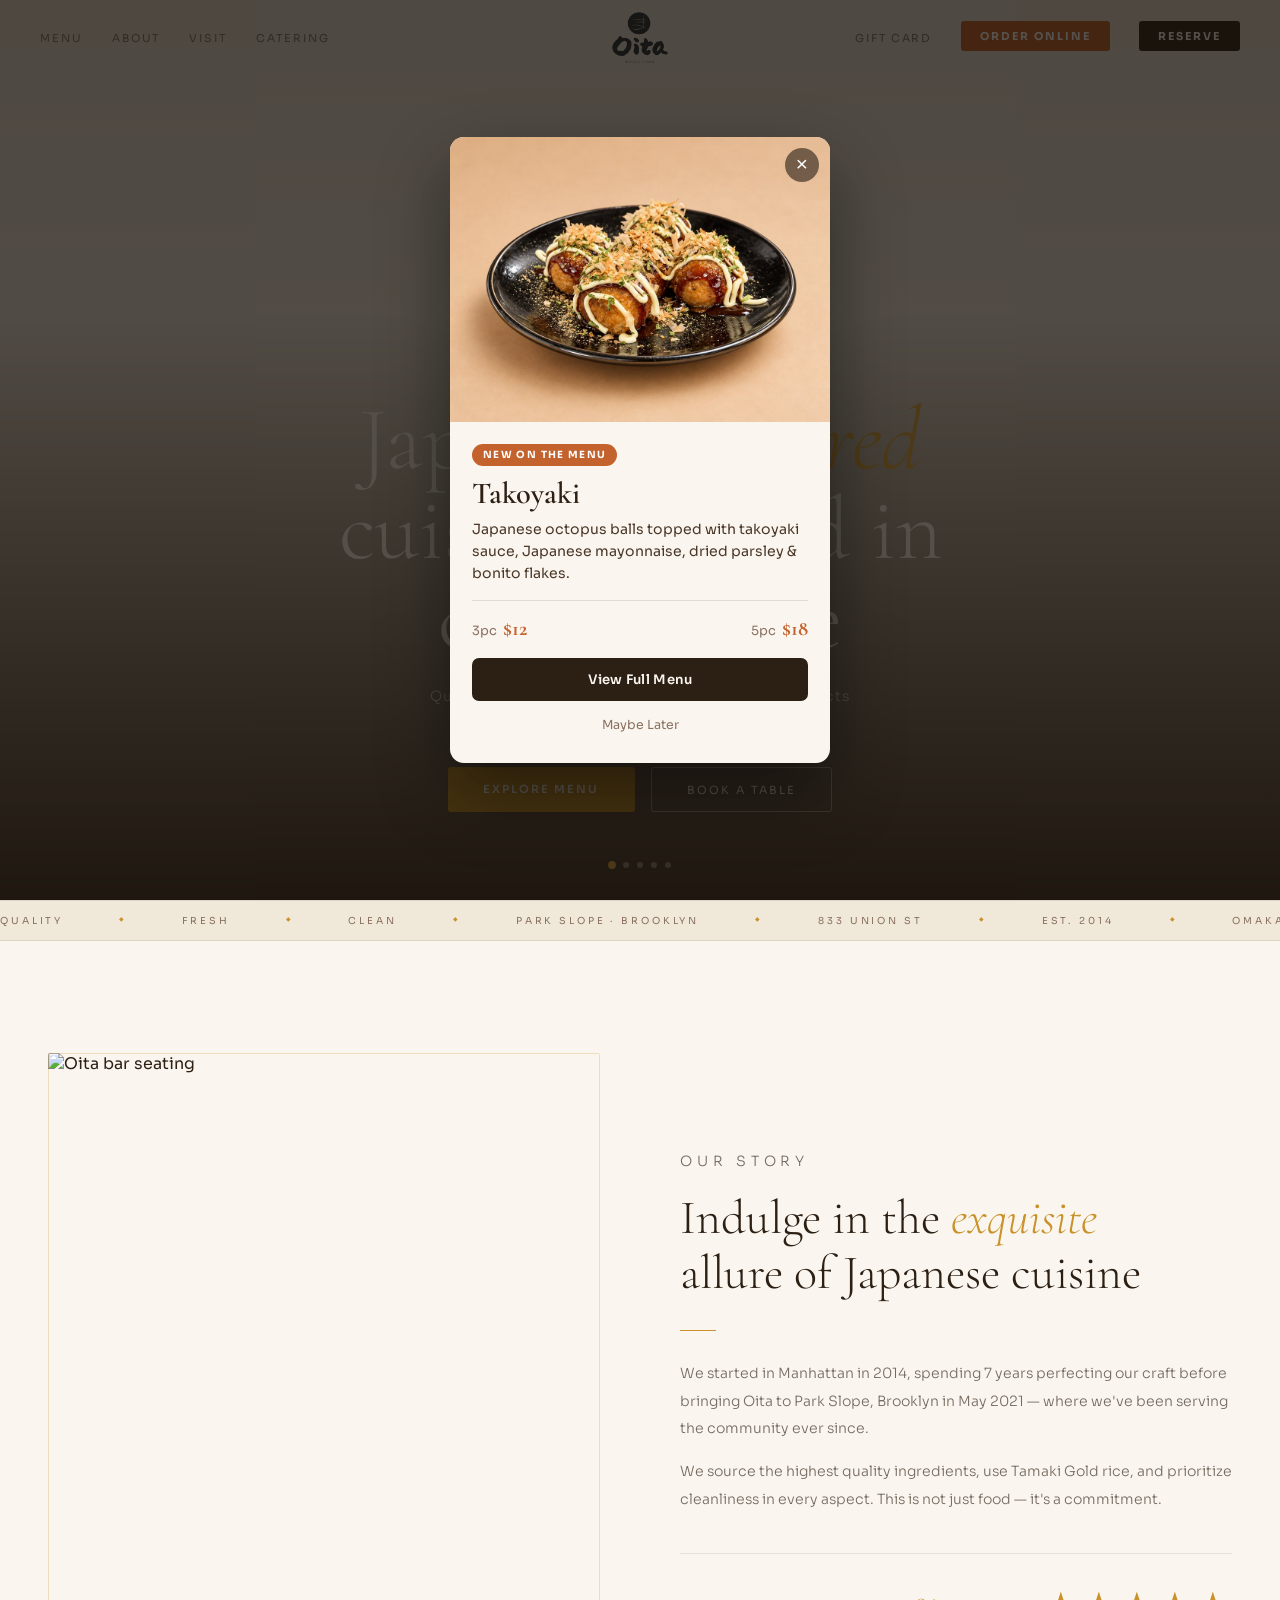
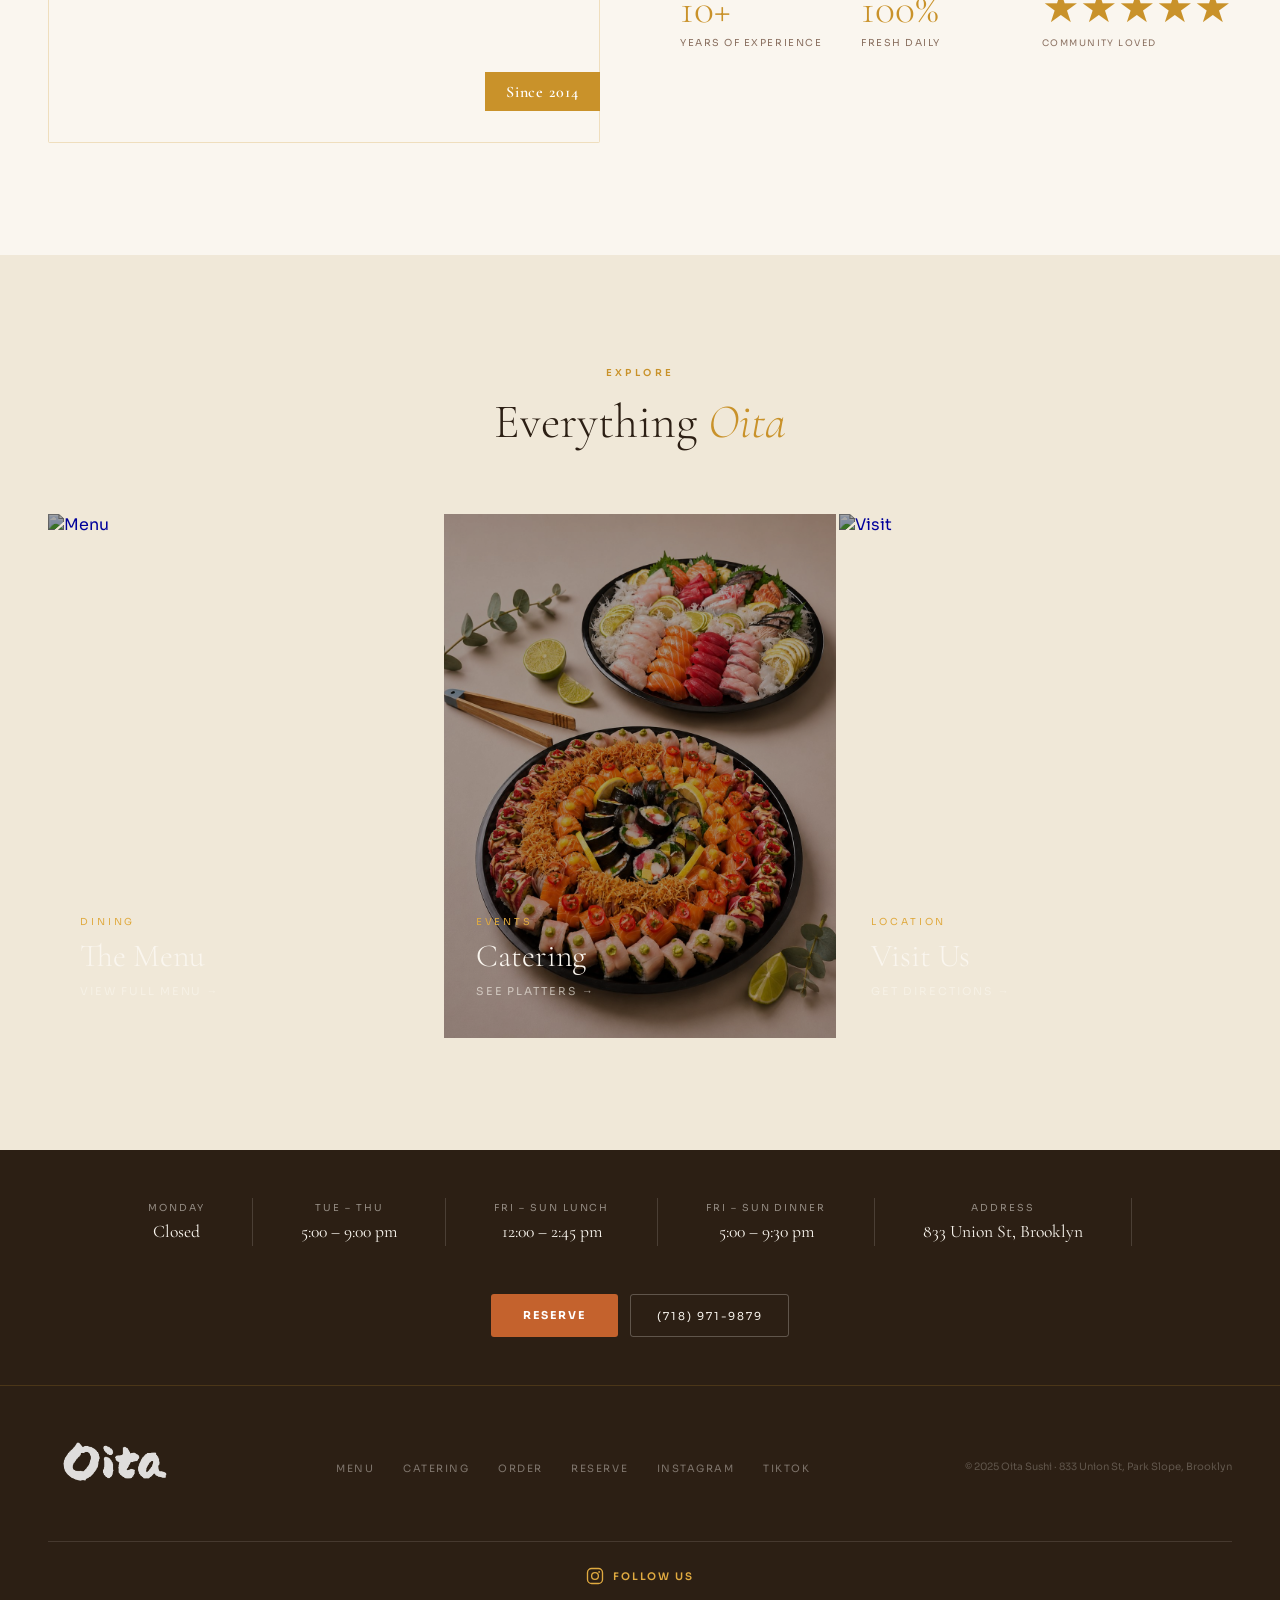
==== commit 2883d262: "Add files via upload" ====
--- a/index.html
+++ b/index.html
@@ -1,635 +1,599 @@
 <!DOCTYPE html>
 <html lang="en">
 <head>
-  <meta charset="UTF-8" />
-  <meta name="viewport" content="width=device-width, initial-scale=1.0" />
-  <title>Brooklyn Meditation | Park Slope, Brooklyn</title>
-  <meta name="description" content="Brooklyn Meditation in Park Slope offers guided, systematic meditation to bring lasting peace, clarity, and joy. Book your free intro session today." />
-  <link rel="preconnect" href="https://fonts.googleapis.com" />
-  <link rel="preconnect" href="https://fonts.gstatic.com" crossorigin />
-  <link href="https://fonts.googleapis.com/css2?family=Cormorant+Garamond:ital,wght@0,400;0,500;0,600;1,400;1,500&family=Jost:wght@300;400;500;600&display=swap" rel="stylesheet" />
-  <link rel="stylesheet" href="style.css" />
+  <!-- Google tag (gtag.js) -->
+  <script async src="https://www.googletagmanager.com/gtag/js?id=G-R6SVEXHYLB"></script>
+  <script>
+    window.dataLayer = window.dataLayer || [];
+    function gtag(){dataLayer.push(arguments);}
+    gtag('js', new Date());
+    gtag('config', 'G-R6SVEXHYLB');
+  </script>
+
+<meta charset="UTF-8">
+<link rel="icon" type="image/png" href="[data-uri]">
+<meta name="viewport" content="width=device-width, initial-scale=1.0">
+<title>Oita Sushi — Inspired Cuisine · Park Slope, Brooklyn</title>
+<meta name="description" content="Oita — Japanese inspired cuisine in Park Slope, Brooklyn. Quality, fresh, clean.">
+<link rel="preconnect" href="https://fonts.googleapis.com">
+<link href="https://fonts.googleapis.com/css2?family=Cormorant+Garamond:ital,wght@0,300;0,400;0,600;1,300;1,400&family=Sora:wght@300;400;500;600;700&display=swap" rel="stylesheet">
+<style>
+:root {
+  --cream:    #faf6ef;
+  --beige:    #f0e8d8;
+  --beige2:   #e8dcc8;
+  --brown:    #2c1f14;
+  --brown2:   #4a3728;
+  --gold:     #c9922a;
+  --gold2:    #e0aa40;
+  --terra:    #c4622d;
+  --terra2:   #d4743f;
+  --stone:    #8a7060;
+  --nav-h:    72px;
+}
+*, *::before, *::after { box-sizing: border-box; margin: 0; padding: 0; }
+html { scroll-behavior: smooth; }
+body { font-family: 'Sora', sans-serif; background: var(--cream); color: var(--brown); overflow-x: hidden; }
+
+/* ── NAV ── */
+nav {
+  position: fixed; top: 0; left: 0; right: 0; height: var(--nav-h);
+  z-index: 100; display: grid; grid-template-columns: 1fr auto 1fr;
+  align-items: center; padding: 0 2.5rem;
+  transition: background 0.4s, box-shadow 0.4s;
+}
+nav.scrolled {
+  background: rgba(250,246,239,0.96);
+  backdrop-filter: blur(12px);
+  box-shadow: 0 1px 0 rgba(44,31,20,0.1);
+}
+.nav-left, .nav-right {
+  display: flex; align-items: center; gap: 1.8rem; list-style: none;
+}
+.nav-right { justify-content: flex-end; }
+.nav-left a, .nav-right a {
+  font-size: 0.68rem; letter-spacing: 0.18em; text-transform: uppercase;
+  color: rgba(44,31,20,0.55); text-decoration: none; transition: color 0.2s;
+  white-space: nowrap;
+}
+.nav-left a:hover, .nav-right a:hover { color: var(--brown); }
+.nav-logo { display: flex; justify-content: center; }
+.nav-logo img { height: 68px; display: block; }
+.nav-btn {
+  display: inline-block; padding: 0.5rem 1.2rem;
+  font-size: 0.67rem; font-weight: 700; letter-spacing: 0.12em;
+  text-transform: uppercase; border-radius: 3px;
+  text-decoration: none !important; transition: opacity 0.2s;
+  white-space: nowrap;
+}
+.nav-btn:hover { opacity: 0.82 !important; }
+.btn-order { background: var(--terra) !important; color: #fff !important; }
+.btn-reserve { background: var(--brown) !important; color: var(--cream) !important; }
+.hamburger { display: none; flex-direction: column; gap: 5px; cursor: pointer; background: none; border: none; }
+.hamburger span { display: block; width: 24px; height: 1px; background: var(--brown); }
+
+/* ── HERO SLIDESHOW ── */
+.hero {
+  height: 100vh; min-height: 680px;
+  position: relative; overflow: hidden;
+  display: flex; align-items: flex-end;
+}
+.slide {
+  position: absolute; inset: 0;
+  background-size: cover; background-position: center;
+  opacity: 0; transition: opacity 1.2s ease;
+}
+.slide.active { opacity: 1; }
+.slide::after {
+  content: '';
+  position: absolute; inset: 0;
+  background: linear-gradient(
+    to bottom,
+    rgba(44,31,20,0.1) 0%,
+    rgba(44,31,20,0.05) 35%,
+    rgba(44,31,20,0.6) 75%,
+    rgba(44,31,20,0.92) 100%
+  );
+}
+.hero-content {
+  position: relative; z-index: 2;
+  width: 100%; padding: 0 3rem 5.5rem;
+  display: flex; flex-direction: column; align-items: center; text-align: center;
+}
+.hero-eyebrow {
+  font-size: 0.65rem; letter-spacing: 0.4em; text-transform: uppercase;
+  color: var(--gold2); margin-bottom: 1.2rem;
+  opacity: 0; animation: fadeUp 0.8s 0.3s forwards;
+}
+.hero-title {
+  font-family: 'Cormorant Garamond', serif;
+  font-size: clamp(3rem, 7vw, 6rem); font-weight: 300;
+  line-height: 1; color: var(--cream); margin-bottom: 1.2rem;
+  opacity: 0; animation: fadeUp 0.8s 0.5s forwards;
+}
+.hero-title em { font-style: italic; color: var(--gold2); }
+.hero-sub {
+  font-size: 0.88rem; font-weight: 300; letter-spacing: 0.06em;
+  color: rgba(250,246,239,0.7); max-width: 420px; line-height: 1.85;
+  margin-bottom: 2rem;
+  opacity: 0; animation: fadeUp 0.8s 0.7s forwards;
+}
+.hero-btns {
+  display: flex; gap: 1rem; flex-wrap: wrap; justify-content: center;
+  opacity: 0; animation: fadeUp 0.8s 0.9s forwards;
+}
+.btn-gold {
+  display: inline-block; padding: 0.9rem 2.2rem;
+  background: var(--gold); color: #fff;
+  font-size: 0.7rem; font-weight: 600; letter-spacing: 0.18em;
+  text-transform: uppercase; text-decoration: none; border-radius: 3px;
+  transition: background 0.2s;
+}
+.btn-gold:hover { background: var(--gold2); }
+.btn-ghost-light {
+  display: inline-block; padding: 0.9rem 2.2rem;
+  border: 1px solid rgba(250,246,239,0.45); color: var(--cream);
+  font-size: 0.7rem; letter-spacing: 0.18em; text-transform: uppercase;
+  text-decoration: none; border-radius: 3px; transition: border-color 0.2s;
+}
+.btn-ghost-light:hover { border-color: var(--gold2); color: var(--gold2); }
+
+/* slide dots */
+.slide-dots {
+  position: absolute; bottom: 2rem; left: 50%; transform: translateX(-50%);
+  display: flex; gap: 0.5rem; z-index: 3;
+}
+.dot {
+  width: 6px; height: 6px; border-radius: 50%;
+  background: rgba(250,246,239,0.4); cursor: pointer;
+  transition: background 0.3s, transform 0.3s;
+}
+.dot.active { background: var(--gold2); transform: scale(1.3); }
+
+/* ── TICKER ── */
+.ticker {
+  overflow: hidden;
+  border-top: 1px solid rgba(44,31,20,0.1);
+  border-bottom: 1px solid rgba(44,31,20,0.1);
+  padding: 0.85rem 0; background: var(--beige);
+}
+.ticker-inner { display: flex; width: max-content; animation: ticker 40s linear infinite; gap: 3.5rem; }
+.ticker-inner span { font-size: 0.6rem; letter-spacing: 0.3em; text-transform: uppercase; color: var(--stone); white-space: nowrap; }
+.ticker-inner .dot-t { color: var(--gold); font-size: 0.4rem; }
+
+/* ── ABOUT ── */
+.about { padding: 7rem 3rem; background: var(--cream); display: grid; grid-template-columns: 1fr 1fr; gap: 5rem; align-items: center; }
+.about-img { position: relative; aspect-ratio: 4/5; overflow: hidden; border-radius: 2px; }
+.about-img img { width: 100%; height: 100%; object-fit: cover; transition: transform 0.8s; }
+.about-img:hover img { transform: scale(1.04); }
+.about-img::after { content: ''; position: absolute; inset: 0; border: 1px solid rgba(201,146,42,0.25); pointer-events: none; }
+.about-badge {
+  position: absolute; bottom: 2rem; right: 0; z-index: 2;
+  background: var(--gold); color: #fff;
+  font-family: 'Cormorant Garamond', serif; font-size: 1rem; font-weight: 600;
+  letter-spacing: 0.06em; padding: 0.6rem 1.3rem;
+}
+.label { font-size: 0.6rem; letter-spacing: 0.35em; text-transform: uppercase; color: var(--gold); margin-bottom: 1rem; font-weight: 600; }
+.sec-title { font-family: 'Cormorant Garamond', serif; font-size: clamp(2rem, 4vw, 3rem); font-weight: 300; line-height: 1.15; color: var(--brown); }
+.sec-title em { font-style: italic; color: var(--gold); }
+.rule { width: 36px; height: 1px; background: var(--gold); margin: 1.8rem 0; }
+.about-body p { font-size: 0.88rem; font-weight: 300; line-height: 1.95; color: rgba(44,31,20,0.65); margin-bottom: 1rem; }
+.stats { display: grid; grid-template-columns: repeat(3,1fr); gap: 2rem; margin-top: 2.5rem; padding-top: 2.2rem; border-top: 1px solid rgba(44,31,20,0.1); }
+.stat-n { font-family: 'Cormorant Garamond', serif; font-size: 2.6rem; font-weight: 300; color: var(--gold); line-height: 1; }
+.stat-l { font-size: 0.6rem; letter-spacing: 0.16em; text-transform: uppercase; color: var(--stone); margin-top: 0.35rem; }
+
+/* ── PAGE CARDS ── */
+.explore { padding: 7rem 3rem; background: var(--beige); }
+.explore-head { text-align: center; margin-bottom: 4rem; }
+.cards { display: grid; grid-template-columns: repeat(3,1fr); gap: 3px; }
+.card { position: relative; overflow: hidden; aspect-ratio: 3/4; text-decoration: none; display: block; }
+.card img { width: 100%; height: 100%; object-fit: cover; transition: transform 0.7s; filter: brightness(0.65); }
+.card:hover img { transform: scale(1.06); filter: brightness(0.8); }
+.card-body { position: absolute; inset: 0; display: flex; flex-direction: column; justify-content: flex-end; padding: 2.5rem 2rem; }
+.card-label { font-size: 0.6rem; letter-spacing: 0.3em; text-transform: uppercase; color: var(--gold2); margin-bottom: 0.6rem; }
+.card-title { font-family: 'Cormorant Garamond', serif; font-size: 2rem; font-weight: 300; color: var(--cream); line-height: 1.1; margin-bottom: 0.7rem; }
+.card-arrow { font-size: 0.68rem; letter-spacing: 0.18em; text-transform: uppercase; color: rgba(250,246,239,0.6); }
+
+/* ── HOURS ── */
+.hours-bar {
+  background: var(--brown); color: var(--cream);
+  padding: 3rem; display: flex; justify-content: center;
+  align-items: center; gap: 3rem; flex-wrap: wrap;
+}
+.h-item { text-align: center; }
+.h-day { font-size: 0.6rem; letter-spacing: 0.2em; text-transform: uppercase; color: rgba(250,246,239,0.5); margin-bottom: 0.4rem; }
+.h-time { font-family: 'Cormorant Garamond', serif; font-size: 1.1rem; color: var(--cream); }
+.h-div { width: 1px; height: 48px; background: rgba(250,246,239,0.15); }
+.btn-terra {
+  display: inline-block; padding: 0.85rem 2rem;
+  background: var(--terra); color: #fff;
+  font-size: 0.68rem; font-weight: 700; letter-spacing: 0.18em;
+  text-transform: uppercase; text-decoration: none; border-radius: 3px;
+  transition: background 0.2s; white-space: nowrap;
+}
+.btn-terra:hover { background: var(--terra2); }
+
+/* ── FOOTER ── */
+footer {
+  background: var(--brown); padding: 3.5rem 3rem;
+  display: flex; justify-content: space-between;
+  align-items: center; flex-wrap: wrap; gap: 1.5rem;
+  border-top: 1px solid rgba(201,146,42,0.2);
+}
+.footer-logo img { height: 52px; }
+.footer-nav { display: flex; gap: 1.8rem; list-style: none; flex-wrap: wrap; }
+.footer-nav a { font-size: 0.63rem; letter-spacing: 0.15em; text-transform: uppercase; color: rgba(250,246,239,0.4); text-decoration: none; transition: color 0.2s; }
+.footer-nav a:hover { color: var(--cream); }
+.footer-copy { font-size: 0.63rem; color: rgba(250,246,239,0.25); }
+.footer-follow{width:100%;margin-top:1.6rem;padding-top:1.6rem;border-top:1px solid rgba(250,246,239,0.12);display:flex;justify-content:center;}
+.footer-follow-link{display:inline-flex;align-items:center;gap:0.55rem;color:var(--gold2);text-decoration:none;font-size:0.65rem;letter-spacing:0.18em;text-transform:uppercase;font-weight:600;transition:color 0.2s;}
+.footer-follow-link:hover{color:var(--cream);}
+.footer-follow-link svg{width:18px;height:18px;flex-shrink:0;}
+
+
+/* ── MOBILE ── */
+.mob-overlay {
+  display: none; position: fixed; inset: 0;
+  background: var(--cream); z-index: 200;
+  flex-direction: column; align-items: center; justify-content: center; gap: 2rem;
+}
+.mob-overlay.open { display: flex; }
+.mob-overlay a { font-family: 'Cormorant Garamond', serif; font-size: 2.4rem; font-weight: 300; color: var(--brown); text-decoration: none; }
+.mob-overlay a:hover { color: var(--gold); }
+.mob-close { position: absolute; top: 1.8rem; right: 2rem; background: none; border: none; font-size: 2.2rem; cursor: pointer; color: var(--brown); line-height: 1; }
+
+/* ── REVEAL ── */
+.reveal { opacity: 0; transform: translateY(28px); transition: opacity 0.8s ease, transform 0.8s ease; }
+.reveal.in { opacity: 1; transform: none; }
+.d1 { transition-delay: 0.1s; } .d2 { transition-delay: 0.2s; } .d3 { transition-delay: 0.3s; }
+
+/* ── ANIMATIONS ── */
+@keyframes fadeUp { from { opacity:0; transform:translateY(24px); } to { opacity:1; transform:none; } }
+@keyframes ticker { from { transform:translateX(0); } to { transform:translateX(-50%); } }
+
+/* ── RESPONSIVE ── */
+@media (max-width: 900px) {
+  nav { grid-template-columns: 1fr auto; padding: 0 1.5rem; }
+  .nav-left, .nav-right { display: none; }
+  .hamburger { display: flex; }
+  .about { grid-template-columns: 1fr; gap: 2.5rem; padding: 5rem 1.5rem; }
+  .about-img { aspect-ratio: 16/9; }
+  .about-badge { right: 0; }
+  .explore { padding: 5rem 1.5rem; }
+  .cards { grid-template-columns: 1fr; }
+  .card { aspect-ratio: 4/3; }
+  .hours-bar { gap: 1.5rem; padding: 2.5rem 1.5rem; }
+  .h-div { display: none; }
+  footer { flex-direction: column; text-align: center; padding: 2.5rem 1.5rem; }
+  .footer-nav { justify-content: center; }
+  .hero-content { padding: 0 1.5rem 4.5rem; }
+  .stats { grid-template-columns: repeat(3,1fr); }
+}
+
+
+
+/* NEW DISH POPUP */
+.ntk-overlay{position:fixed;inset:0;z-index:9999;background:rgba(20,14,8,0.72);display:flex;align-items:center;justify-content:center;padding:1.25rem;opacity:0;visibility:hidden;transition:opacity 0.35s ease;}
+.ntk-overlay.open{opacity:1;visibility:visible;}
+.ntk-card{position:relative;width:100%;max-width:380px;max-height:90vh;background:var(--cream);border-radius:14px;overflow:hidden;display:flex;flex-direction:column;box-shadow:0 30px 70px rgba(0,0,0,0.45);transform:translateY(18px) scale(0.97);transition:transform 0.35s ease;}
+.ntk-overlay.open .ntk-card{transform:translateY(0) scale(1);}
+.ntk-close{position:absolute;top:0.7rem;right:0.7rem;z-index:5;width:34px;height:34px;border-radius:50%;background:rgba(20,14,8,0.55);color:#fff;border:none;font-size:1.3rem;line-height:1;cursor:pointer;display:flex;align-items:center;justify-content:center;}
+.ntk-close:hover{background:rgba(20,14,8,0.8);}
+.ntk-img-wrap{width:100%;aspect-ratio:4/3;overflow:hidden;flex-shrink:0;}
+.ntk-img-wrap img{width:100%;height:100%;object-fit:cover;display:block;}
+.ntk-body{padding:1.3rem 1.4rem 1.5rem;overflow-y:auto;}
+.ntk-chip{display:inline-block;font-family:'Sora',sans-serif;font-size:0.62rem;letter-spacing:0.14em;text-transform:uppercase;font-weight:700;color:#fff;background:var(--terra);padding:0.3rem 0.65rem;border-radius:20px;margin-bottom:0.7rem;}
+.ntk-title{font-family:'Cormorant Garamond',serif;font-size:1.9rem;color:var(--brown);font-weight:600;line-height:1.1;margin:0 0 0.5rem;}
+.ntk-desc{font-family:'Sora',sans-serif;font-size:0.88rem;line-height:1.55;color:var(--brown2);margin:0 0 1rem;}
+.ntk-price-row{display:flex;align-items:baseline;justify-content:space-between;gap:1rem;padding-top:0.9rem;border-top:1px solid rgba(44,31,20,0.12);margin-bottom:1.1rem;}
+.ntk-price-item{font-family:'Sora',sans-serif;font-size:0.8rem;color:var(--stone);}
+.ntk-price-val{font-family:'Cormorant Garamond',serif;font-weight:700;font-size:1.3rem;color:var(--terra);margin-left:0.35rem;}
+.ntk-actions{display:flex;flex-direction:column;gap:0.6rem;}
+.ntk-cta{display:block;text-align:center;font-family:'Sora',sans-serif;font-size:0.82rem;font-weight:600;letter-spacing:0.02em;padding:0.8rem 1rem;border-radius:7px;background:var(--brown);color:var(--cream);text-decoration:none;transition:background 0.2s ease;}
+.ntk-cta:hover{background:var(--brown2);}
+.ntk-dismiss{display:block;width:100%;text-align:center;font-family:'Sora',sans-serif;font-size:0.78rem;color:var(--stone);background:none;border:none;padding:0.4rem;cursor:pointer;}
+.ntk-dismiss:hover{color:var(--brown);}
+@media (max-width:420px){
+  .ntk-card{max-width:100%;}
+  .ntk-title{font-size:1.7rem;}
+}
+
+</style>
+
+<meta property="og:type" content="website">
+<meta property="og:url" content="https://oitasushi.com/">
+<meta property="og:title" content="Oita Sushi — Inspired Cuisine · Park Slope, Brooklyn">
+<meta property="og:description" content="Quality, fresh, and clean Japanese inspired cuisine in Park Slope, Brooklyn. Dine in, takeout, catering.">
+<meta property="og:image" content="https://i.ibb.co/bt2jjqQ/Oita-Catering-Pics.png">
+<meta property="og:image:width" content="1200">
+<meta property="og:image:height" content="630">
+<meta name="twitter:card" content="summary_large_image">
+<meta name="twitter:title" content="Oita Sushi — Inspired Cuisine · Park Slope, Brooklyn">
+<meta name="twitter:description" content="Quality, fresh, and clean Japanese inspired cuisine in Park Slope, Brooklyn. Dine in, takeout, catering.">
+<meta name="twitter:image" content="https://i.ibb.co/bt2jjqQ/Oita-Catering-Pics.png">
+<!-- Google Analytics -->
+<script async src="https://www.googletagmanager.com/gtag/js?id=G-12EVY56HXP"></script>
+<script>
+  window.dataLayer = window.dataLayer || [];
+  function gtag(){dataLayer.push(arguments);}
+  gtag('js', new Date());
+  gtag('config', 'G-12EVY56HXP');
+</script>
 </head>
 <body>
 
-<!-- ── Navigation ── -->
-<nav class="navbar" id="navbar">
-  <div class="navbar-inner">
-    <a href="index.html" class="navbar-logo">
-      <img src="logo.png" alt="Brooklyn Meditation" style="height:72px; width:auto;" />
-    </a>
-
-    <ul class="navbar-nav">
-      <li><a href="index.html">Home</a></li>
-      <li class="dropdown">
-        <a href="about.html">About ▾</a>
-        <div class="dropdown-menu">
-          <a href="about.html">Our Method</a>
-          <a href="about.html#founder">Founder & History</a>
-          <a href="about.html#team">Meet the Guides</a>
-          <a href="about.html#experiences">Meditators' Experiences</a>
-        </div>
-      </li>
-      <li class="dropdown">
-        <a href="membership.html">Membership ▾</a>
-        <div class="dropdown-menu">
-          <a href="membership.html">Plans & Pricing</a>
-          <a href="schedule.html">Class Schedule</a>
-          <a href="membership.html#faq">FAQ</a>
-        </div>
-      </li>
-      <li class="dropdown">
-        <a href="events.html">Events ▾</a>
-        <div class="dropdown-menu">
-          <a href="events.html#open">Open Meditation Sessions</a>
-          <a href="events.html#workshops">Workshops & Programs</a>
-          <a href="events.html#online">Free Online Series</a>
-          <a href="events.html#corporate">Corporate Workshops</a>
-        </div>
-      </li>
-      <li><a href="about.html#blog">Blog</a></li>
-    </ul>
-
-    <div class="navbar-actions">
-      <a href="schedule.html" class="btn btn-secondary">Schedule</a>
-      <a href="https://www.wellnessliving.com/rs/appointment-start.html?id_class_tab=3&id_mode=1&k_business=760342&k_class_tab=76646&k_service=313512" target="_blank" class="btn btn-primary">Book Trial Session</a>
-    </div>
-
-    <button class="menu-toggle" id="menuToggle" aria-label="Open menu">
-      <span></span><span></span><span></span>
-    </button>
-  </div>
-</nav>
-
-<!-- Mobile Nav -->
-<div class="mobile-nav" id="mobileNav">
-  <button class="mobile-nav-close" id="mobileNavClose">✕</button>
-  <ul>
-    <li><a href="index.html">Home</a></li>
-    <li>
-      <a href="about.html">About</a>
-      <div class="mobile-sub">
-        <a href="about.html">Our Method</a>
-        <a href="about.html#founder">Founder & History</a>
-        <a href="about.html#experiences">Meditators' Experiences</a>
+<!-- NEW DISH POPUP -->
+<div class="ntk-overlay" id="ntkPopup">
+  <div class="ntk-card">
+    <button class="ntk-close" id="ntkClose" aria-label="Close">&times;</button>
+    <div class="ntk-img-wrap"><img src="takoyaki.jpg" alt="Takoyaki"></div>
+    <div class="ntk-body">
+      <span class="ntk-chip">New on the Menu</span>
+      <h3 class="ntk-title">Takoyaki</h3>
+      <p class="ntk-desc">Japanese octopus balls topped with takoyaki sauce, Japanese mayonnaise, dried parsley &amp; bonito flakes.</p>
+      <div class="ntk-price-row">
+        <div class="ntk-price-item">3pc<span class="ntk-price-val">$12</span></div>
+        <div class="ntk-price-item">5pc<span class="ntk-price-val">$18</span></div>
       </div>
-    </li>
-    <li>
-      <a href="membership.html">Membership</a>
-      <div class="mobile-sub">
-        <a href="membership.html">Plans & Pricing</a>
-        <a href="schedule.html">Class Schedule</a>
-      </div>
-    </li>
-    <li>
-      <a href="events.html">Events & Workshops</a>
-      <div class="mobile-sub">
-        <a href="events.html#open">Open Sessions</a>
-        <a href="events.html#workshops">Workshops</a>
-        <a href="events.html#corporate">Corporate</a>
-      </div>
-    </li>
-    <li><a href="about.html#blog">Blog</a></li>
-  </ul>
-  <div class="mobile-nav-actions">
-    <a href="schedule.html" class="btn btn-secondary" style="justify-content:center;">Schedule</a>
-    <a href="https://www.wellnessliving.com/rs/appointment-start.html?id_class_tab=3&id_mode=1&k_business=760342&k_class_tab=76646&k_service=313512" target="_blank" class="btn btn-primary" style="justify-content:center;">Book Trial Session</a>
-  </div>
-</div>
-
-<!-- ── Hero Carousel ── -->
-<section class="hero">
-
-  <!-- Background slides -->
-  <div class="hero-slides">
-    <div class="hero-slide active" style="background-image: url('https://static.wixstatic.com/media/nsplsh_67413869556f575976546b~mv2_d_4608_3456_s_4_2.jpg/v1/fill/w_1600,h_1067,al_c,q_85,usm_0.66_1.00_0.01,enc_avif,quality_auto/nsplsh_67413869556f575976546b~mv2_d_4608_3456_s_4_2.jpg');"></div>
-    <div class="hero-slide" style="background-image: url('hero-slide-2.jpg');"></div>
-    <div class="hero-slide" style="background-image: url('hero-slide-3.jpg');"></div>
-  </div>
-  <div class="hero-overlay"></div>
-
-  <!-- Content -->
-  <div class="hero-content">
-    <span class="hero-eyebrow">Park Slope, Brooklyn · Est. 2015</span>
-
-    <!-- Rotating headings -->
-    <div class="hero-headings">
-      <h1 class="hero-heading active">Everything You Seek is<br>Within Your Mind</h1>
-      <h1 class="hero-heading">Peace You Seek is<br>Within Your Mind</h1>
-      <h1 class="hero-heading">Happiness You Seek is<br>Within Your Mind</h1>
-    </div>
-
-    <p class="hero-sub"><strong style="color:var(--white); font-weight:500;">Reduce stress. Clear your mind. Live more steadily.</strong><br>Guided meditation in Park Slope with a simple daily practice for lasting inner calm.</p>
-    <div class="hero-cta">
-      <a href="https://www.wellnessliving.com/rs/appointment-start.html?id_class_tab=3&id_mode=1&k_business=760342&k_class_tab=76646&k_service=313512" target="_blank" class="btn btn-primary">Book Trial Session — In-Person</a>
-      <a href="https://www.wellnessliving.com/rs/appointment-start.html?id_class_tab=3&id_mode=1&k_business=760342&k_class_tab=76646&k_service=313514" target="_blank" class="btn btn-outline-white">Book Trial Session — Online</a>
-      <span class="btn btn-outline-white" style="opacity:0.5; cursor:default;">
-        <svg width="18" height="18" viewBox="0 0 24 24" fill="none" stroke="currentColor" stroke-width="2">
-          <circle cx="12" cy="12" r="10"/><polygon points="10,8 16,12 10,16 10,8"/>
-        </svg>
-        Coming Soon
-      </span>
-    </div>
-
-    <!-- Dot indicators -->
-    <div class="hero-dots">
-      <button class="hero-dot active" data-slide="0" aria-label="Slide 1"></button>
-      <button class="hero-dot" data-slide="1" aria-label="Slide 2"></button>
-      <button class="hero-dot" data-slide="2" aria-label="Slide 3"></button>
-    </div>
-
-    <div class="hero-stats">
-      <div class="hero-stat">
-        <div class="stat-num">10+</div>
-        <div class="stat-label">Years of Practice</div>
-      </div>
-      <div class="hero-stat">
-        <div class="stat-num">500+</div>
-        <div class="stat-label">Lives Transformed</div>
-      </div>
-      <div class="hero-stat">
-        <div class="stat-num">25+</div>
-        <div class="stat-label">Classes Per Week</div>
-      </div>
-      <div class="hero-stat">
-        <div class="stat-num">★ 4.9</div>
-        <div class="stat-label">Google Rating</div>
+      <div class="ntk-actions">
+        <a href="menu.html#kitchen" class="ntk-cta">View Full Menu</a>
+        <button class="ntk-dismiss" id="ntkDismiss">Maybe Later</button>
       </div>
     </div>
   </div>
+</div>
+
+<!-- NAV -->
+<nav id="nav">
+  <ul class="nav-left">
+    <li><a href="menu.html">Menu</a></li>
+    <li><a href="#about">About</a></li>
+    <li><a href="visit.html">Visit</a></li>
+    <li><a href="catering.html">Catering</a></li>
+  </ul>
+  <div class="nav-logo">
+    <a href="index.html"><img src="[data-uri]" alt="Oita Sushi"></a>
+  </div>
+  <ul class="nav-right">
+    <li><a href="https://mylightspeed.app/giftcard/ab99ff0e-34a1-4597-a835-07695f3b9f16/menu" target="_blank">Gift Card</a></li>
+    <li><a href="https://mylightspeed.app/YLLKNADZ/C-ordering" target="_blank" class="nav-btn btn-order">Order Online</a></li>
+    <li><a href="https://resy.com/cities/ny/oita-sushi" target="_blank" class="nav-btn btn-reserve">Reserve</a></li>
+  </ul>
+  <button class="hamburger" id="hbg"><span></span><span></span><span></span></button>
+</nav>
+
+<!-- MOBILE -->
+<div class="mob-overlay" id="mob">
+  <button class="mob-close" id="mclose">×</button>
+  <a href="menu.html">Menu</a>
+  <a href="catering.html">Catering</a>
+  <a href="visit.html">Visit</a>
+  <a href="https://mylightspeed.app/giftcard/ab99ff0e-34a1-4597-a835-07695f3b9f16/menu" target="_blank">Gift Card</a>
+  <a href="https://mylightspeed.app/YLLKNADZ/C-ordering" target="_blank">Order Online</a>
+  <a href="https://resy.com/cities/ny/oita-sushi" target="_blank">Reserve</a>
+</div>
+
+<!-- HERO -->
+<div class="hero" id="hero">
+    <div class="slide active" style="background-image:url('https://i.ibb.co/9HyjjHzC/Screenshot-2026-06-07-at-10-46-03-AM.png')"></div>
+  <div class="slide" style="background-image:url('https://i.ibb.co/tyzFwyd/Screenshot-2026-06-07-at-10-46-11-AM.png')"></div>
+  <div class="slide" style="background-image:url('https://i.ibb.co/k2B4bQbg/IMG-5501.jpg')"></div>
+  <div class="slide" style="background-image:url('https://i.ibb.co/JWJjcY5L/Screenshot-2026-06-07-at-10-45-48-AM.png')"></div>
+  <div class="slide" style="background-image:url('https://i.ibb.co/zVD7QD3x/IMG-5691-1.jpg')"></div>
+<div class="hero-content">
+    <p class="hero-eyebrow">Park Slope, Brooklyn · Est. 2014</p>
+    <h1 class="hero-title">Japanese <em>inspired</em><br>cuisine, rooted in<br>craft &amp; care</h1>
+    <p class="hero-sub">Quality, fresh, and clean — where every plate reflects a commitment to the finest ingredients.</p>
+    <div class="hero-btns">
+      <a href="menu.html" class="btn-gold">Explore Menu</a>
+      <a href="https://resy.com/cities/ny/oita-sushi" target="_blank" class="btn-ghost-light">Book a Table</a>
+    </div>
+  </div>
+
+  <div class="slide-dots" id="dots"></div>
+</div>
+
+<!-- TICKER -->
+<div class="ticker">
+  <div class="ticker-inner">
+    <span>Quality</span><span class="dot-t">◆</span>
+    <span>Fresh</span><span class="dot-t">◆</span>
+    <span>Clean</span><span class="dot-t">◆</span>
+    <span>Park Slope · Brooklyn</span><span class="dot-t">◆</span>
+    <span>833 Union St</span><span class="dot-t">◆</span>
+    <span>Est. 2014</span><span class="dot-t">◆</span>
+    <span>Omakase Experience</span><span class="dot-t">◆</span>
+    <span>Premium Sake</span><span class="dot-t">◆</span>
+    <span>Temaki Hand Rolls</span><span class="dot-t">◆</span>
+    <span>Catering Available</span><span class="dot-t">◆</span>
+    <span>Quality</span><span class="dot-t">◆</span>
+    <span>Fresh</span><span class="dot-t">◆</span>
+    <span>Clean</span><span class="dot-t">◆</span>
+    <span>Park Slope · Brooklyn</span><span class="dot-t">◆</span>
+    <span>833 Union St</span><span class="dot-t">◆</span>
+    <span>Est. 2014</span><span class="dot-t">◆</span>
+    <span>Omakase Experience</span><span class="dot-t">◆</span>
+    <span>Premium Sake</span><span class="dot-t">◆</span>
+    <span>Temaki Hand Rolls</span><span class="dot-t">◆</span>
+    <span>Catering Available</span><span class="dot-t">◆</span>
+  </div>
+</div>
+
+<!-- ABOUT -->
+<section class="about" id="about">
+  <div class="about-img reveal">
+    <img src="https://i.ibb.co/2YyCYPg1/IMG-51621.jpg" alt="Oita bar seating">
+    <div class="about-badge">Since 2014</div>
+  </div>
+  <div class="about-body">
+    <p class="label reveal">Our Story</p>
+    <h2 class="sec-title reveal d1">Indulge in the <em>exquisite</em><br>allure of Japanese cuisine</h2>
+    <div class="rule reveal d2"></div>
+    <p class="reveal d2">We started in Manhattan in 2014, spending 7 years perfecting our craft before bringing Oita to Park Slope, Brooklyn in May 2021 — where we've been serving the community ever since.</p>
+    <p class="reveal d3">We source the highest quality ingredients, use Tamaki Gold rice, and prioritize cleanliness in every aspect. This is not just food — it's a commitment.</p>
+    <div class="stats reveal d3">
+      <div><div class="stat-n">10+</div><div class="stat-l">Years of Experience</div></div>
+      <div><div class="stat-n">100%</div><div class="stat-l">Fresh Daily</div></div>
+      <div><div class="stat-n">★★★★★</div><div class="stat-l" style="font-size:0.56rem;">Community Loved</div></div>
+    </div>
+  </div>
 </section>
 
-
-<!-- ── Clear Simple Systematic ── -->
-<!-- ── 3 Ways to Begin ── -->
-<section style="padding: 88px 24px; background: var(--white);">
-  <div class="container">
-    <div class="section-header">
-      <h2>3 Ways to Learn More</h2>
-      <p>Learn how to let go of stress, anxiety, and accumulated thoughts through a simple and practical meditation method.</p>
-    </div>
-    <div class="ways-grid">
-
-      <!-- 1 -->
-      <div class="way-card">
-        <div class="way-icon">
-          <svg viewBox="0 0 48 48" width="52" height="52" fill="none" xmlns="http://www.w3.org/2000/svg">
-            <rect x="4" y="10" width="30" height="22" rx="3" stroke="var(--primary-dark)" stroke-width="2.5" fill="var(--primary-light)"/>
-            <path d="M34 18l10-6v20l-10-6V18z" fill="var(--primary-dark)"/>
-          </svg>
-        </div>
-        <div class="way-number">01</div>
-        <h3>Book a 1-on-1 Trial Session</h3>
-        <p>Experience a personal guided meditation session with one of our instructors. Includes guided meditation.</p>
-        <div style="display:flex; gap:10px; flex-wrap:wrap; margin-top:20px;">
-          <a href="https://www.wellnessliving.com/rs/appointment-start.html?id_class_tab=3&id_mode=1&k_business=760342&k_class_tab=76646&k_service=313512" target="_blank" class="btn btn-primary way-btn">In-Person</a>
-          <a href="https://www.wellnessliving.com/rs/appointment-start.html?id_class_tab=3&id_mode=1&k_business=760342&k_class_tab=76646&k_service=313514" target="_blank" class="btn btn-secondary way-btn">Online</a>
-        </div>
+<!-- EXPLORE -->
+<section class="explore">
+  <div class="explore-head reveal">
+    <p class="label">Explore</p>
+    <h2 class="sec-title">Everything <em>Oita</em></h2>
+  </div>
+  <div class="cards reveal d1">
+    <a href="menu.html" class="card">
+      <img src="https://i.ibb.co/SwW4Mdj6/24-06-23-Oita-136.jpg" alt="Menu">
+      <div class="card-body">
+        <div class="card-label">Dining</div>
+        <div class="card-title">The Menu</div>
+        <div class="card-arrow">View full menu →</div>
       </div>
-
-      <!-- 2 -->
-      <div class="way-card">
-        <div class="way-icon">
-          <svg viewBox="0 0 48 48" width="52" height="52" fill="none" xmlns="http://www.w3.org/2000/svg">
-            <rect x="6" y="4" width="36" height="40" rx="3" fill="var(--primary-light)" stroke="var(--primary-dark)" stroke-width="2.5"/>
-            <path d="M14 16h20M14 23h20M14 30h12" stroke="var(--primary-dark)" stroke-width="2" stroke-linecap="round"/>
-            <circle cx="36" cy="34" r="8" fill="var(--primary-light)" stroke="var(--primary-dark)" stroke-width="2.5"/>
-            <path d="M36 30v4l3 2" stroke="var(--primary-dark)" stroke-width="2" stroke-linecap="round"/>
-          </svg>
-        </div>
-        <div class="way-number">02</div>
-        <h3>Free 30 Min Consultation</h3>
-        <p>Chat with a meditation guide to ask questions and learn how it works. Does not include meditation — Q&amp;A only.</p>
-        <div style="display:flex; gap:10px; flex-wrap:wrap; margin-top:20px;">
-          <a href="https://www.wellnessliving.com/rs/appointment-start.html?id_class_tab=3&id_mode=1&k_business=760342&k_class_tab=75478&k_service=304065" target="_blank" class="btn btn-primary way-btn">In-Person</a>
-          <a href="https://www.wellnessliving.com/rs/appointment-start.html?id_class_tab=3&id_mode=1&k_business=760342&k_class_tab=75478&k_service=308095" target="_blank" class="btn btn-secondary way-btn">Online</a>
-        </div>
+    </a>
+    <a href="catering.html" class="card">
+      <img src="[data-uri]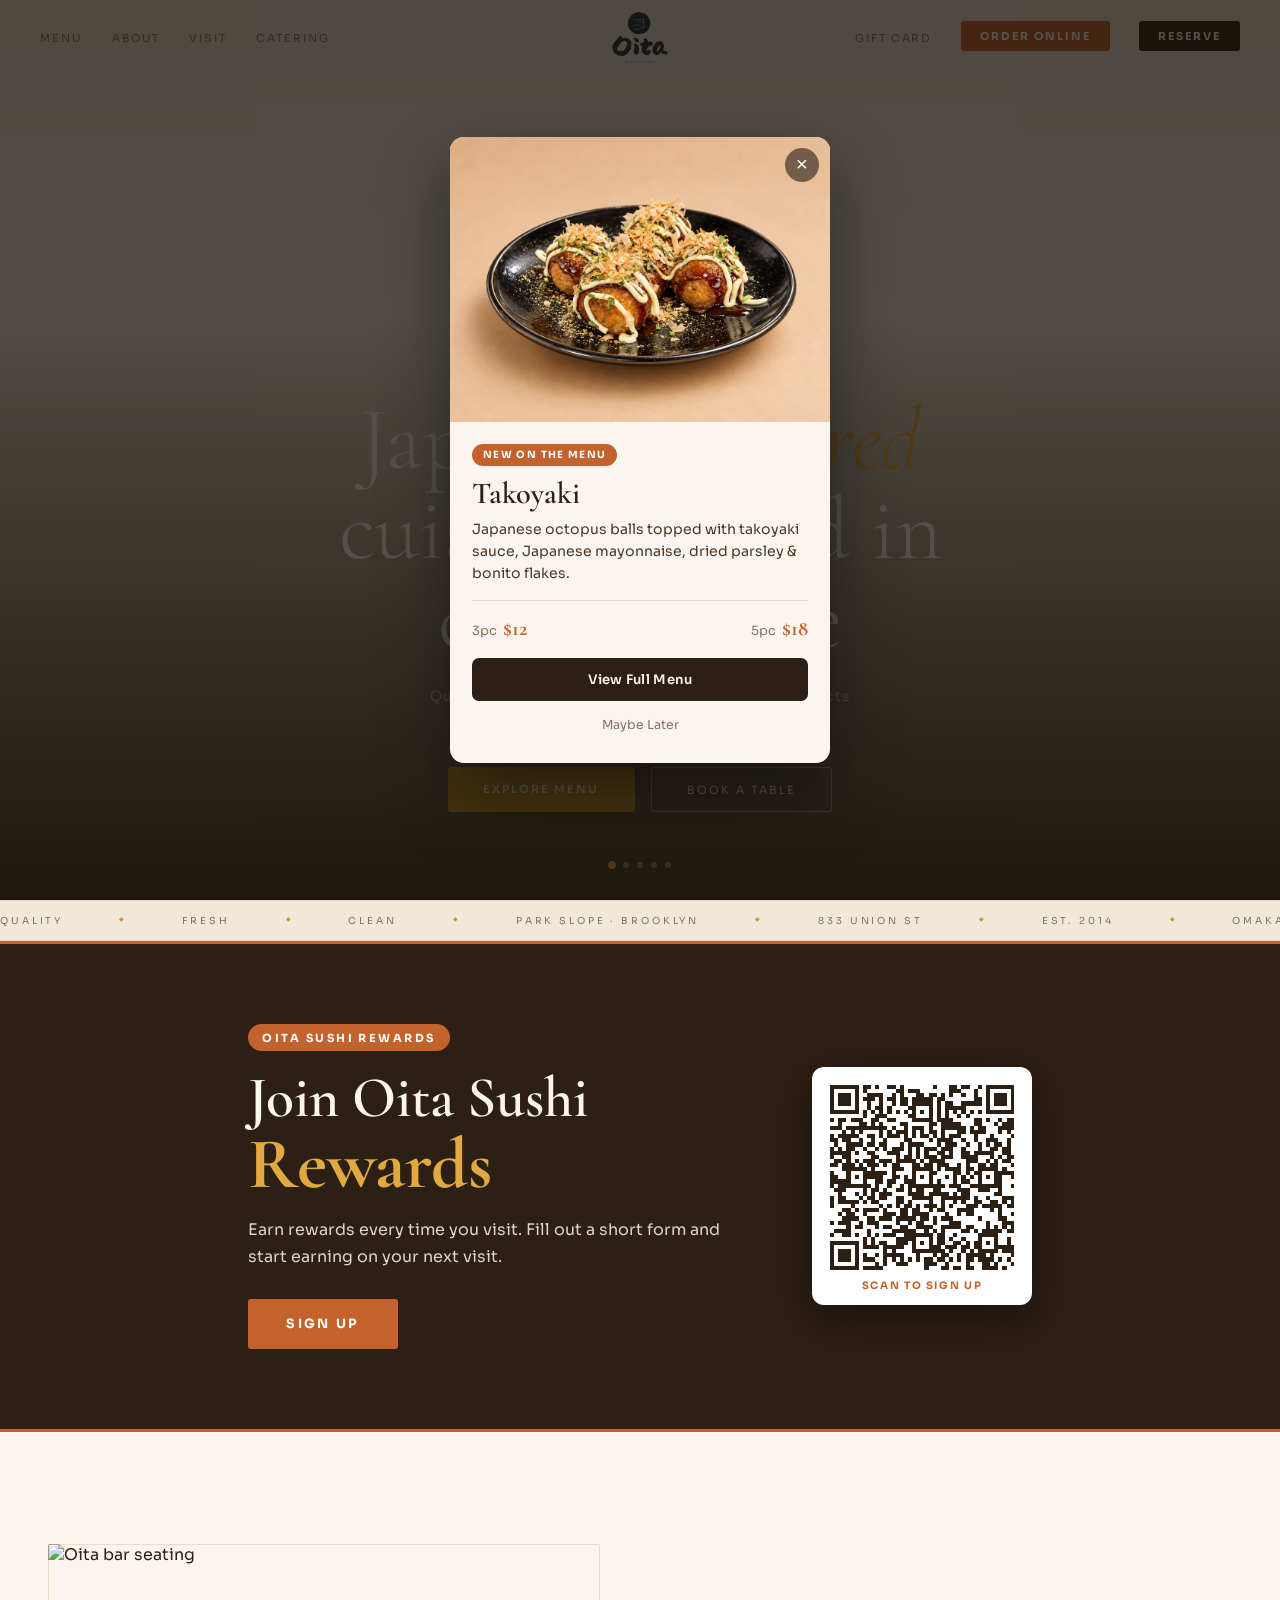
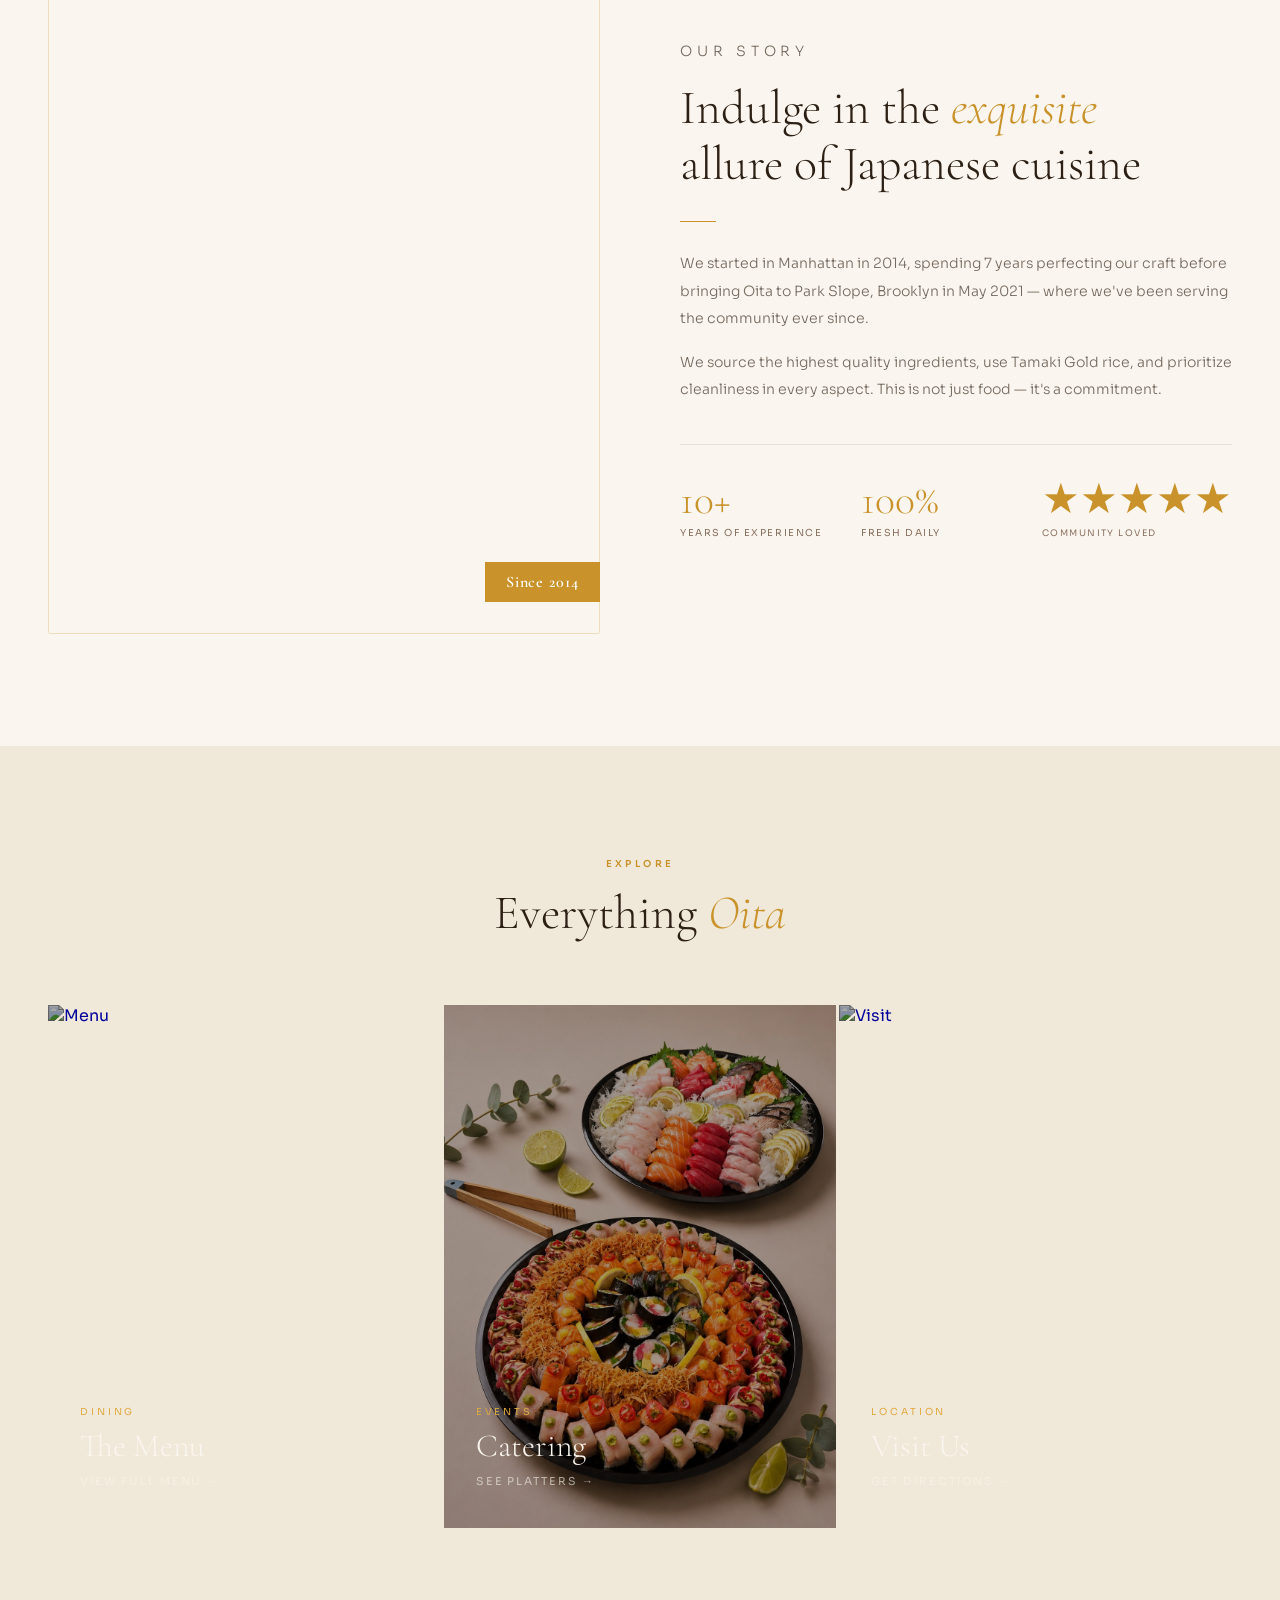
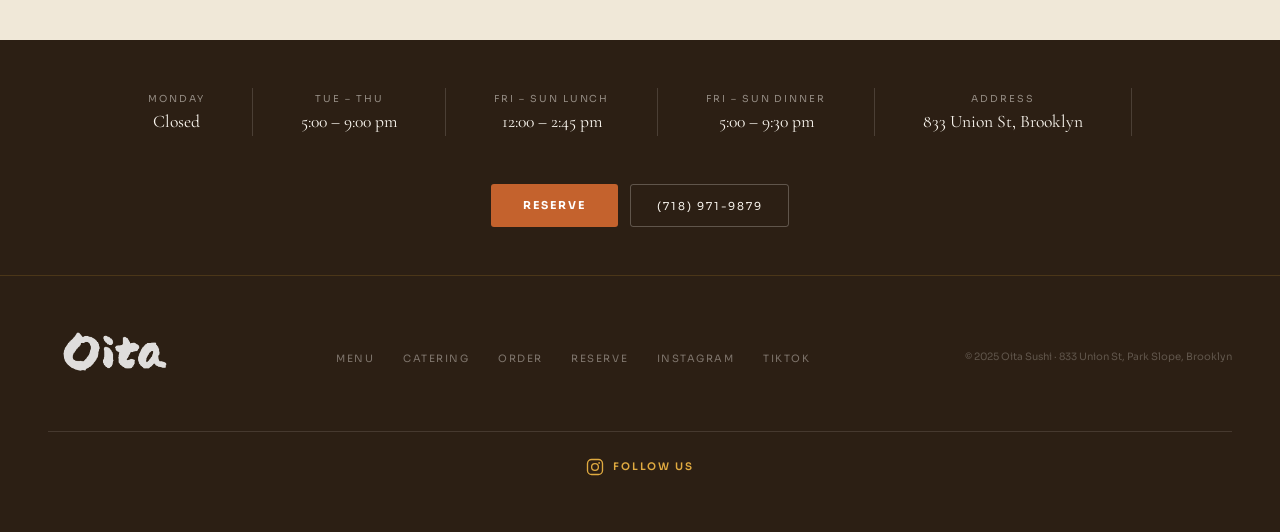
==== commit 0fa9d2e5: "Add files via upload" ====
--- a/index.html
+++ b/index.html
@@ -298,6 +298,19 @@
   .ntk-title{font-size:1.7rem;}
 }
 
+/* REWARDS */
+.rewards{background:var(--brown);padding:5rem 1.5rem;position:relative;overflow:hidden;border-top:3px solid var(--terra);border-bottom:3px solid var(--terra);}
+.rewards-in{max-width:960px;margin:0 auto;display:flex;align-items:center;justify-content:center;gap:4rem;}
+.rewards-txt{text-align:left;max-width:500px;}
+.rewards-eyebrow{display:inline-block;font-family:'Sora',sans-serif;font-size:0.7rem;letter-spacing:0.22em;text-transform:uppercase;font-weight:700;color:#fff;background:var(--terra);padding:0.4rem 0.9rem;border-radius:30px;margin-bottom:1.2rem;}
+.rewards-title{font-family:'Cormorant Garamond',serif;font-size:3.6rem;line-height:1;color:var(--cream);font-weight:600;margin:0 0 1.1rem;}
+.rewards-title em{display:block;color:var(--gold2);font-style:normal;font-size:1.25em;font-weight:700;}
+.rewards-sub{font-family:'Sora',sans-serif;font-size:1rem;line-height:1.65;color:rgba(250,246,239,0.85);margin:0 0 1.8rem;}
+.rewards .btn-terra{font-size:0.8rem;padding:1.05rem 2.4rem;}
+.rewards-qr{background:#fff;padding:1.1rem 1.1rem 0.8rem;border-radius:12px;width:220px;flex-shrink:0;text-align:center;box-shadow:0 14px 40px rgba(0,0,0,0.4);}
+.rewards-qr svg{width:100%;height:auto;display:block;}
+.rewards-qr span{display:block;font-family:'Sora',sans-serif;font-size:0.64rem;letter-spacing:0.16em;text-transform:uppercase;font-weight:700;color:var(--terra);margin-top:0.6rem;}
+@media (max-width:700px){.rewards{padding:3.8rem 1.5rem;}.rewards-in{flex-direction:column;gap:0;}.rewards-txt{text-align:center;}.rewards-title{font-size:2.8rem;}.rewards-qr{display:none;}.rewards .btn-terra{display:block;}}
 </style>
 
 <meta property="og:type" content="website">
@@ -418,6 +431,19 @@
     <span>Catering Available</span><span class="dot-t">◆</span>
   </div>
 </div>
+
+<!-- REWARDS -->
+<section class="rewards" id="rewards">
+  <div class="rewards-in reveal">
+    <div class="rewards-txt">
+      <div class="rewards-eyebrow">Oita Sushi Rewards</div>
+      <h2 class="rewards-title">Join Oita Sushi <em>Rewards</em></h2>
+      <p class="rewards-sub">Earn rewards every time you visit. Fill out a short form and start earning on your next visit.</p>
+      <a href="https://forms.leat.com/forms/792a3d06-210e-4f70-9212-f5f5157b4e76?account-uuid=aad8da73-3aed-4cfc-a7de-01817fcc23b9" target="_blank" rel="noopener" class="btn-terra">Sign Up</a>
+    </div>
+    <div class="rewards-qr"><svg xmlns="http://www.w3.org/2000/svg" viewBox="0 0 45 45" shape-rendering="crispEdges" role="img" aria-label="QR code to join Oita Sushi Rewards"><path fill="#2c1f14" d="M0 0h1v1h-1zM1 0h1v1h-1zM2 0h1v1h-1zM3 0h1v1h-1zM4 0h1v1h-1zM5 0h1v1h-1zM6 0h1v1h-1zM8 0h1v1h-1zM9 0h1v1h-1zM11 0h1v1h-1zM14 0h1v1h-1zM15 0h1v1h-1zM17 0h1v1h-1zM25 0h1v1h-1zM29 0h1v1h-1zM30 0h1v1h-1zM32 0h1v1h-1zM33 0h1v1h-1zM36 0h1v1h-1zM38 0h1v1h-1zM39 0h1v1h-1zM40 0h1v1h-1zM41 0h1v1h-1zM42 0h1v1h-1zM43 0h1v1h-1zM44 0h1v1h-1zM0 1h1v1h-1zM6 1h1v1h-1zM8 1h1v1h-1zM16 1h1v1h-1zM17 1h1v1h-1zM19 1h1v1h-1zM20 1h1v1h-1zM21 1h1v1h-1zM29 1h1v1h-1zM30 1h1v1h-1zM31 1h1v1h-1zM35 1h1v1h-1zM38 1h1v1h-1zM44 1h1v1h-1zM0 2h1v1h-1zM2 2h1v1h-1zM3 2h1v1h-1zM4 2h1v1h-1zM6 2h1v1h-1zM9 2h1v1h-1zM10 2h1v1h-1zM11 2h1v1h-1zM12 2h1v1h-1zM15 2h1v1h-1zM17 2h1v1h-1zM21 2h1v1h-1zM22 2h1v1h-1zM24 2h1v1h-1zM25 2h1v1h-1zM27 2h1v1h-1zM29 2h1v1h-1zM32 2h1v1h-1zM35 2h1v1h-1zM38 2h1v1h-1zM40 2h1v1h-1zM41 2h1v1h-1zM42 2h1v1h-1zM44 2h1v1h-1zM0 3h1v1h-1zM2 3h1v1h-1zM3 3h1v1h-1zM4 3h1v1h-1zM6 3h1v1h-1zM8 3h1v1h-1zM9 3h1v1h-1zM10 3h1v1h-1zM12 3h1v1h-1zM14 3h1v1h-1zM15 3h1v1h-1zM17 3h1v1h-1zM18 3h1v1h-1zM20 3h1v1h-1zM21 3h1v1h-1zM22 3h1v1h-1zM23 3h1v1h-1zM24 3h1v1h-1zM26 3h1v1h-1zM27 3h1v1h-1zM35 3h1v1h-1zM36 3h1v1h-1zM38 3h1v1h-1zM40 3h1v1h-1zM41 3h1v1h-1zM42 3h1v1h-1zM44 3h1v1h-1zM0 4h1v1h-1zM2 4h1v1h-1zM3 4h1v1h-1zM4 4h1v1h-1zM6 4h1v1h-1zM9 4h1v1h-1zM12 4h1v1h-1zM15 4h1v1h-1zM17 4h1v1h-1zM18 4h1v1h-1zM20 4h1v1h-1zM21 4h1v1h-1zM22 4h1v1h-1zM23 4h1v1h-1zM24 4h1v1h-1zM26 4h1v1h-1zM28 4h1v1h-1zM29 4h1v1h-1zM32 4h1v1h-1zM33 4h1v1h-1zM34 4h1v1h-1zM35 4h1v1h-1zM36 4h1v1h-1zM38 4h1v1h-1zM40 4h1v1h-1zM41 4h1v1h-1zM42 4h1v1h-1zM44 4h1v1h-1zM0 5h1v1h-1zM6 5h1v1h-1zM9 5h1v1h-1zM11 5h1v1h-1zM12 5h1v1h-1zM14 5h1v1h-1zM19 5h1v1h-1zM20 5h1v1h-1zM24 5h1v1h-1zM26 5h1v1h-1zM28 5h1v1h-1zM29 5h1v1h-1zM30 5h1v1h-1zM31 5h1v1h-1zM32 5h1v1h-1zM38 5h1v1h-1zM44 5h1v1h-1zM0 6h1v1h-1zM1 6h1v1h-1zM2 6h1v1h-1zM3 6h1v1h-1zM4 6h1v1h-1zM5 6h1v1h-1zM6 6h1v1h-1zM8 6h1v1h-1zM10 6h1v1h-1zM12 6h1v1h-1zM14 6h1v1h-1zM16 6h1v1h-1zM18 6h1v1h-1zM20 6h1v1h-1zM22 6h1v1h-1zM24 6h1v1h-1zM26 6h1v1h-1zM28 6h1v1h-1zM30 6h1v1h-1zM32 6h1v1h-1zM34 6h1v1h-1zM36 6h1v1h-1zM38 6h1v1h-1zM39 6h1v1h-1zM40 6h1v1h-1zM41 6h1v1h-1zM42 6h1v1h-1zM43 6h1v1h-1zM44 6h1v1h-1zM8 7h1v1h-1zM11 7h1v1h-1zM12 7h1v1h-1zM13 7h1v1h-1zM19 7h1v1h-1zM20 7h1v1h-1zM24 7h1v1h-1zM26 7h1v1h-1zM28 7h1v1h-1zM31 7h1v1h-1zM33 7h1v1h-1zM0 8h1v1h-1zM2 8h1v1h-1zM3 8h1v1h-1zM5 8h1v1h-1zM6 8h1v1h-1zM7 8h1v1h-1zM10 8h1v1h-1zM11 8h1v1h-1zM14 8h1v1h-1zM15 8h1v1h-1zM20 8h1v1h-1zM21 8h1v1h-1zM22 8h1v1h-1zM23 8h1v1h-1zM24 8h1v1h-1zM26 8h1v1h-1zM27 8h1v1h-1zM28 8h1v1h-1zM29 8h1v1h-1zM35 8h1v1h-1zM36 8h1v1h-1zM38 8h1v1h-1zM41 8h1v1h-1zM43 8h1v1h-1zM44 8h1v1h-1zM2 9h1v1h-1zM7 9h1v1h-1zM8 9h1v1h-1zM10 9h1v1h-1zM12 9h1v1h-1zM17 9h1v1h-1zM18 9h1v1h-1zM24 9h1v1h-1zM25 9h1v1h-1zM27 9h1v1h-1zM28 9h1v1h-1zM29 9h1v1h-1zM30 9h1v1h-1zM31 9h1v1h-1zM35 9h1v1h-1zM36 9h1v1h-1zM40 9h1v1h-1zM42 9h1v1h-1zM43 9h1v1h-1zM44 9h1v1h-1zM0 10h1v1h-1zM1 10h1v1h-1zM2 10h1v1h-1zM4 10h1v1h-1zM5 10h1v1h-1zM6 10h1v1h-1zM7 10h1v1h-1zM8 10h1v1h-1zM9 10h1v1h-1zM10 10h1v1h-1zM11 10h1v1h-1zM12 10h1v1h-1zM13 10h1v1h-1zM15 10h1v1h-1zM18 10h1v1h-1zM20 10h1v1h-1zM21 10h1v1h-1zM22 10h1v1h-1zM24 10h1v1h-1zM27 10h1v1h-1zM28 10h1v1h-1zM29 10h1v1h-1zM30 10h1v1h-1zM31 10h1v1h-1zM32 10h1v1h-1zM34 10h1v1h-1zM36 10h1v1h-1zM37 10h1v1h-1zM41 10h1v1h-1zM42 10h1v1h-1zM43 10h1v1h-1zM44 10h1v1h-1zM3 11h1v1h-1zM5 11h1v1h-1zM7 11h1v1h-1zM12 11h1v1h-1zM14 11h1v1h-1zM16 11h1v1h-1zM17 11h1v1h-1zM18 11h1v1h-1zM20 11h1v1h-1zM22 11h1v1h-1zM24 11h1v1h-1zM25 11h1v1h-1zM27 11h1v1h-1zM31 11h1v1h-1zM32 11h1v1h-1zM34 11h1v1h-1zM35 11h1v1h-1zM36 11h1v1h-1zM37 11h1v1h-1zM41 11h1v1h-1zM43 11h1v1h-1zM0 12h1v1h-1zM2 12h1v1h-1zM3 12h1v1h-1zM4 12h1v1h-1zM5 12h1v1h-1zM6 12h1v1h-1zM9 12h1v1h-1zM10 12h1v1h-1zM12 12h1v1h-1zM14 12h1v1h-1zM15 12h1v1h-1zM16 12h1v1h-1zM18 12h1v1h-1zM20 12h1v1h-1zM22 12h1v1h-1zM23 12h1v1h-1zM25 12h1v1h-1zM27 12h1v1h-1zM29 12h1v1h-1zM30 12h1v1h-1zM31 12h1v1h-1zM35 12h1v1h-1zM39 12h1v1h-1zM44 12h1v1h-1zM0 13h1v1h-1zM1 13h1v1h-1zM3 13h1v1h-1zM4 13h1v1h-1zM7 13h1v1h-1zM10 13h1v1h-1zM13 13h1v1h-1zM18 13h1v1h-1zM19 13h1v1h-1zM24 13h1v1h-1zM26 13h1v1h-1zM27 13h1v1h-1zM28 13h1v1h-1zM29 13h1v1h-1zM32 13h1v1h-1zM35 13h1v1h-1zM38 13h1v1h-1zM39 13h1v1h-1zM40 13h1v1h-1zM43 13h1v1h-1zM1 14h1v1h-1zM4 14h1v1h-1zM5 14h1v1h-1zM6 14h1v1h-1zM7 14h1v1h-1zM9 14h1v1h-1zM10 14h1v1h-1zM12 14h1v1h-1zM13 14h1v1h-1zM17 14h1v1h-1zM19 14h1v1h-1zM20 14h1v1h-1zM21 14h1v1h-1zM22 14h1v1h-1zM26 14h1v1h-1zM28 14h1v1h-1zM29 14h1v1h-1zM30 14h1v1h-1zM33 14h1v1h-1zM36 14h1v1h-1zM38 14h1v1h-1zM40 14h1v1h-1zM41 14h1v1h-1zM43 14h1v1h-1zM0 15h1v1h-1zM2 15h1v1h-1zM4 15h1v1h-1zM5 15h1v1h-1zM8 15h1v1h-1zM11 15h1v1h-1zM13 15h1v1h-1zM15 15h1v1h-1zM16 15h1v1h-1zM17 15h1v1h-1zM19 15h1v1h-1zM21 15h1v1h-1zM23 15h1v1h-1zM24 15h1v1h-1zM25 15h1v1h-1zM27 15h1v1h-1zM28 15h1v1h-1zM29 15h1v1h-1zM32 15h1v1h-1zM36 15h1v1h-1zM39 15h1v1h-1zM40 15h1v1h-1zM42 15h1v1h-1zM43 15h1v1h-1zM0 16h1v1h-1zM1 16h1v1h-1zM2 16h1v1h-1zM3 16h1v1h-1zM4 16h1v1h-1zM6 16h1v1h-1zM9 16h1v1h-1zM10 16h1v1h-1zM14 16h1v1h-1zM15 16h1v1h-1zM16 16h1v1h-1zM19 16h1v1h-1zM21 16h1v1h-1zM23 16h1v1h-1zM26 16h1v1h-1zM27 16h1v1h-1zM29 16h1v1h-1zM32 16h1v1h-1zM33 16h1v1h-1zM35 16h1v1h-1zM36 16h1v1h-1zM37 16h1v1h-1zM38 16h1v1h-1zM39 16h1v1h-1zM42 16h1v1h-1zM43 16h1v1h-1zM0 17h1v1h-1zM3 17h1v1h-1zM4 17h1v1h-1zM10 17h1v1h-1zM11 17h1v1h-1zM16 17h1v1h-1zM18 17h1v1h-1zM19 17h1v1h-1zM21 17h1v1h-1zM23 17h1v1h-1zM24 17h1v1h-1zM25 17h1v1h-1zM27 17h1v1h-1zM28 17h1v1h-1zM29 17h1v1h-1zM32 17h1v1h-1zM33 17h1v1h-1zM34 17h1v1h-1zM35 17h1v1h-1zM39 17h1v1h-1zM41 17h1v1h-1zM43 17h1v1h-1zM44 17h1v1h-1zM1 18h1v1h-1zM2 18h1v1h-1zM4 18h1v1h-1zM6 18h1v1h-1zM8 18h1v1h-1zM9 18h1v1h-1zM10 18h1v1h-1zM12 18h1v1h-1zM13 18h1v1h-1zM14 18h1v1h-1zM16 18h1v1h-1zM17 18h1v1h-1zM18 18h1v1h-1zM19 18h1v1h-1zM20 18h1v1h-1zM22 18h1v1h-1zM24 18h1v1h-1zM25 18h1v1h-1zM26 18h1v1h-1zM27 18h1v1h-1zM33 18h1v1h-1zM34 18h1v1h-1zM35 18h1v1h-1zM38 18h1v1h-1zM40 18h1v1h-1zM42 18h1v1h-1zM43 18h1v1h-1zM0 19h1v1h-1zM1 19h1v1h-1zM3 19h1v1h-1zM4 19h1v1h-1zM5 19h1v1h-1zM7 19h1v1h-1zM9 19h1v1h-1zM10 19h1v1h-1zM11 19h1v1h-1zM13 19h1v1h-1zM15 19h1v1h-1zM16 19h1v1h-1zM20 19h1v1h-1zM21 19h1v1h-1zM23 19h1v1h-1zM24 19h1v1h-1zM26 19h1v1h-1zM27 19h1v1h-1zM28 19h1v1h-1zM31 19h1v1h-1zM33 19h1v1h-1zM36 19h1v1h-1zM37 19h1v1h-1zM39 19h1v1h-1zM40 19h1v1h-1zM44 19h1v1h-1zM3 20h1v1h-1zM4 20h1v1h-1zM5 20h1v1h-1zM6 20h1v1h-1zM7 20h1v1h-1zM8 20h1v1h-1zM10 20h1v1h-1zM15 20h1v1h-1zM16 20h1v1h-1zM17 20h1v1h-1zM20 20h1v1h-1zM21 20h1v1h-1zM22 20h1v1h-1zM23 20h1v1h-1zM24 20h1v1h-1zM26 20h1v1h-1zM28 20h1v1h-1zM29 20h1v1h-1zM30 20h1v1h-1zM31 20h1v1h-1zM33 20h1v1h-1zM34 20h1v1h-1zM36 20h1v1h-1zM37 20h1v1h-1zM38 20h1v1h-1zM39 20h1v1h-1zM40 20h1v1h-1zM42 20h1v1h-1zM0 21h1v1h-1zM4 21h1v1h-1zM8 21h1v1h-1zM9 21h1v1h-1zM10 21h1v1h-1zM11 21h1v1h-1zM12 21h1v1h-1zM13 21h1v1h-1zM15 21h1v1h-1zM20 21h1v1h-1zM24 21h1v1h-1zM25 21h1v1h-1zM30 21h1v1h-1zM31 21h1v1h-1zM33 21h1v1h-1zM35 21h1v1h-1zM36 21h1v1h-1zM40 21h1v1h-1zM41 21h1v1h-1zM42 21h1v1h-1zM43 21h1v1h-1zM44 21h1v1h-1zM0 22h1v1h-1zM1 22h1v1h-1zM4 22h1v1h-1zM6 22h1v1h-1zM8 22h1v1h-1zM9 22h1v1h-1zM10 22h1v1h-1zM11 22h1v1h-1zM12 22h1v1h-1zM15 22h1v1h-1zM16 22h1v1h-1zM18 22h1v1h-1zM20 22h1v1h-1zM22 22h1v1h-1zM24 22h1v1h-1zM28 22h1v1h-1zM30 22h1v1h-1zM32 22h1v1h-1zM34 22h1v1h-1zM36 22h1v1h-1zM38 22h1v1h-1zM40 22h1v1h-1zM41 22h1v1h-1zM44 22h1v1h-1zM0 23h1v1h-1zM1 23h1v1h-1zM2 23h1v1h-1zM3 23h1v1h-1zM4 23h1v1h-1zM8 23h1v1h-1zM11 23h1v1h-1zM12 23h1v1h-1zM14 23h1v1h-1zM15 23h1v1h-1zM18 23h1v1h-1zM19 23h1v1h-1zM20 23h1v1h-1zM24 23h1v1h-1zM26 23h1v1h-1zM30 23h1v1h-1zM32 23h1v1h-1zM33 23h1v1h-1zM36 23h1v1h-1zM40 23h1v1h-1zM41 23h1v1h-1zM0 24h1v1h-1zM2 24h1v1h-1zM3 24h1v1h-1zM4 24h1v1h-1zM5 24h1v1h-1zM6 24h1v1h-1zM7 24h1v1h-1zM8 24h1v1h-1zM9 24h1v1h-1zM11 24h1v1h-1zM14 24h1v1h-1zM17 24h1v1h-1zM19 24h1v1h-1zM20 24h1v1h-1zM21 24h1v1h-1zM22 24h1v1h-1zM23 24h1v1h-1zM24 24h1v1h-1zM25 24h1v1h-1zM26 24h1v1h-1zM27 24h1v1h-1zM29 24h1v1h-1zM30 24h1v1h-1zM31 24h1v1h-1zM34 24h1v1h-1zM35 24h1v1h-1zM36 24h1v1h-1zM37 24h1v1h-1zM38 24h1v1h-1zM39 24h1v1h-1zM40 24h1v1h-1zM41 24h1v1h-1zM44 24h1v1h-1zM1 25h1v1h-1zM2 25h1v1h-1zM3 25h1v1h-1zM8 25h1v1h-1zM10 25h1v1h-1zM11 25h1v1h-1zM13 25h1v1h-1zM16 25h1v1h-1zM17 25h1v1h-1zM19 25h1v1h-1zM21 25h1v1h-1zM22 25h1v1h-1zM25 25h1v1h-1zM26 25h1v1h-1zM31 25h1v1h-1zM32 25h1v1h-1zM33 25h1v1h-1zM36 25h1v1h-1zM37 25h1v1h-1zM38 25h1v1h-1zM41 25h1v1h-1zM2 26h1v1h-1zM6 26h1v1h-1zM8 26h1v1h-1zM10 26h1v1h-1zM12 26h1v1h-1zM13 26h1v1h-1zM14 26h1v1h-1zM19 26h1v1h-1zM20 26h1v1h-1zM21 26h1v1h-1zM22 26h1v1h-1zM24 26h1v1h-1zM25 26h1v1h-1zM26 26h1v1h-1zM27 26h1v1h-1zM28 26h1v1h-1zM30 26h1v1h-1zM32 26h1v1h-1zM33 26h1v1h-1zM40 26h1v1h-1zM41 26h1v1h-1zM0 27h1v1h-1zM2 27h1v1h-1zM3 27h1v1h-1zM7 27h1v1h-1zM9 27h1v1h-1zM10 27h1v1h-1zM12 27h1v1h-1zM13 27h1v1h-1zM16 27h1v1h-1zM17 27h1v1h-1zM20 27h1v1h-1zM21 27h1v1h-1zM22 27h1v1h-1zM23 27h1v1h-1zM24 27h1v1h-1zM27 27h1v1h-1zM28 27h1v1h-1zM29 27h1v1h-1zM30 27h1v1h-1zM31 27h1v1h-1zM32 27h1v1h-1zM33 27h1v1h-1zM35 27h1v1h-1zM38 27h1v1h-1zM42 27h1v1h-1zM43 27h1v1h-1zM44 27h1v1h-1zM0 28h1v1h-1zM2 28h1v1h-1zM3 28h1v1h-1zM4 28h1v1h-1zM5 28h1v1h-1zM6 28h1v1h-1zM8 28h1v1h-1zM10 28h1v1h-1zM11 28h1v1h-1zM16 28h1v1h-1zM17 28h1v1h-1zM19 28h1v1h-1zM24 28h1v1h-1zM27 28h1v1h-1zM30 28h1v1h-1zM32 28h1v1h-1zM35 28h1v1h-1zM36 28h1v1h-1zM39 28h1v1h-1zM40 28h1v1h-1zM42 28h1v1h-1zM44 28h1v1h-1zM0 29h1v1h-1zM5 29h1v1h-1zM12 29h1v1h-1zM14 29h1v1h-1zM16 29h1v1h-1zM18 29h1v1h-1zM19 29h1v1h-1zM21 29h1v1h-1zM23 29h1v1h-1zM24 29h1v1h-1zM25 29h1v1h-1zM27 29h1v1h-1zM29 29h1v1h-1zM33 29h1v1h-1zM34 29h1v1h-1zM35 29h1v1h-1zM37 29h1v1h-1zM38 29h1v1h-1zM39 29h1v1h-1zM40 29h1v1h-1zM41 29h1v1h-1zM43 29h1v1h-1zM44 29h1v1h-1zM3 30h1v1h-1zM4 30h1v1h-1zM6 30h1v1h-1zM8 30h1v1h-1zM9 30h1v1h-1zM10 30h1v1h-1zM11 30h1v1h-1zM13 30h1v1h-1zM17 30h1v1h-1zM18 30h1v1h-1zM20 30h1v1h-1zM21 30h1v1h-1zM24 30h1v1h-1zM26 30h1v1h-1zM27 30h1v1h-1zM31 30h1v1h-1zM32 30h1v1h-1zM33 30h1v1h-1zM34 30h1v1h-1zM39 30h1v1h-1zM41 30h1v1h-1zM2 31h1v1h-1zM4 31h1v1h-1zM5 31h1v1h-1zM8 31h1v1h-1zM13 31h1v1h-1zM14 31h1v1h-1zM15 31h1v1h-1zM17 31h1v1h-1zM18 31h1v1h-1zM20 31h1v1h-1zM21 31h1v1h-1zM22 31h1v1h-1zM23 31h1v1h-1zM28 31h1v1h-1zM31 31h1v1h-1zM33 31h1v1h-1zM34 31h1v1h-1zM41 31h1v1h-1zM44 31h1v1h-1zM3 32h1v1h-1zM4 32h1v1h-1zM5 32h1v1h-1zM6 32h1v1h-1zM9 32h1v1h-1zM10 32h1v1h-1zM12 32h1v1h-1zM13 32h1v1h-1zM14 32h1v1h-1zM16 32h1v1h-1zM17 32h1v1h-1zM18 32h1v1h-1zM19 32h1v1h-1zM20 32h1v1h-1zM22 32h1v1h-1zM23 32h1v1h-1zM25 32h1v1h-1zM27 32h1v1h-1zM28 32h1v1h-1zM29 32h1v1h-1zM36 32h1v1h-1zM41 32h1v1h-1zM42 32h1v1h-1zM0 33h1v1h-1zM2 33h1v1h-1zM3 33h1v1h-1zM4 33h1v1h-1zM7 33h1v1h-1zM9 33h1v1h-1zM10 33h1v1h-1zM11 33h1v1h-1zM16 33h1v1h-1zM19 33h1v1h-1zM21 33h1v1h-1zM22 33h1v1h-1zM25 33h1v1h-1zM29 33h1v1h-1zM30 33h1v1h-1zM31 33h1v1h-1zM38 33h1v1h-1zM42 33h1v1h-1zM43 33h1v1h-1zM44 33h1v1h-1zM4 34h1v1h-1zM6 34h1v1h-1zM7 34h1v1h-1zM11 34h1v1h-1zM13 34h1v1h-1zM14 34h1v1h-1zM17 34h1v1h-1zM18 34h1v1h-1zM21 34h1v1h-1zM22 34h1v1h-1zM23 34h1v1h-1zM24 34h1v1h-1zM27 34h1v1h-1zM28 34h1v1h-1zM29 34h1v1h-1zM30 34h1v1h-1zM31 34h1v1h-1zM33 34h1v1h-1zM34 34h1v1h-1zM38 34h1v1h-1zM40 34h1v1h-1zM42 34h1v1h-1zM44 34h1v1h-1zM1 35h1v1h-1zM2 35h1v1h-1zM3 35h1v1h-1zM4 35h1v1h-1zM9 35h1v1h-1zM15 35h1v1h-1zM16 35h1v1h-1zM17 35h1v1h-1zM18 35h1v1h-1zM19 35h1v1h-1zM20 35h1v1h-1zM23 35h1v1h-1zM25 35h1v1h-1zM27 35h1v1h-1zM32 35h1v1h-1zM33 35h1v1h-1zM35 35h1v1h-1zM37 35h1v1h-1zM38 35h1v1h-1zM39 35h1v1h-1zM40 35h1v1h-1zM41 35h1v1h-1zM43 35h1v1h-1zM44 35h1v1h-1zM0 36h1v1h-1zM3 36h1v1h-1zM4 36h1v1h-1zM6 36h1v1h-1zM9 36h1v1h-1zM11 36h1v1h-1zM13 36h1v1h-1zM14 36h1v1h-1zM15 36h1v1h-1zM18 36h1v1h-1zM19 36h1v1h-1zM20 36h1v1h-1zM21 36h1v1h-1zM22 36h1v1h-1zM23 36h1v1h-1zM24 36h1v1h-1zM26 36h1v1h-1zM27 36h1v1h-1zM30 36h1v1h-1zM36 36h1v1h-1zM37 36h1v1h-1zM38 36h1v1h-1zM39 36h1v1h-1zM40 36h1v1h-1zM8 37h1v1h-1zM10 37h1v1h-1zM16 37h1v1h-1zM17 37h1v1h-1zM18 37h1v1h-1zM19 37h1v1h-1zM20 37h1v1h-1zM24 37h1v1h-1zM26 37h1v1h-1zM27 37h1v1h-1zM29 37h1v1h-1zM32 37h1v1h-1zM36 37h1v1h-1zM40 37h1v1h-1zM43 37h1v1h-1zM0 38h1v1h-1zM1 38h1v1h-1zM2 38h1v1h-1zM3 38h1v1h-1zM4 38h1v1h-1zM5 38h1v1h-1zM6 38h1v1h-1zM8 38h1v1h-1zM10 38h1v1h-1zM12 38h1v1h-1zM13 38h1v1h-1zM16 38h1v1h-1zM17 38h1v1h-1zM18 38h1v1h-1zM20 38h1v1h-1zM22 38h1v1h-1zM24 38h1v1h-1zM26 38h1v1h-1zM27 38h1v1h-1zM30 38h1v1h-1zM31 38h1v1h-1zM33 38h1v1h-1zM35 38h1v1h-1zM36 38h1v1h-1zM38 38h1v1h-1zM40 38h1v1h-1zM43 38h1v1h-1zM0 39h1v1h-1zM6 39h1v1h-1zM8 39h1v1h-1zM9 39h1v1h-1zM10 39h1v1h-1zM11 39h1v1h-1zM13 39h1v1h-1zM14 39h1v1h-1zM15 39h1v1h-1zM16 39h1v1h-1zM17 39h1v1h-1zM20 39h1v1h-1zM24 39h1v1h-1zM25 39h1v1h-1zM26 39h1v1h-1zM28 39h1v1h-1zM29 39h1v1h-1zM30 39h1v1h-1zM32 39h1v1h-1zM33 39h1v1h-1zM35 39h1v1h-1zM36 39h1v1h-1zM40 39h1v1h-1zM41 39h1v1h-1zM42 39h1v1h-1zM43 39h1v1h-1zM44 39h1v1h-1zM0 40h1v1h-1zM2 40h1v1h-1zM3 40h1v1h-1zM4 40h1v1h-1zM6 40h1v1h-1zM13 40h1v1h-1zM15 40h1v1h-1zM20 40h1v1h-1zM21 40h1v1h-1zM22 40h1v1h-1zM23 40h1v1h-1zM24 40h1v1h-1zM25 40h1v1h-1zM26 40h1v1h-1zM27 40h1v1h-1zM29 40h1v1h-1zM32 40h1v1h-1zM34 40h1v1h-1zM36 40h1v1h-1zM37 40h1v1h-1zM38 40h1v1h-1zM39 40h1v1h-1zM40 40h1v1h-1zM42 40h1v1h-1zM43 40h1v1h-1zM44 40h1v1h-1zM0 41h1v1h-1zM2 41h1v1h-1zM3 41h1v1h-1zM4 41h1v1h-1zM6 41h1v1h-1zM8 41h1v1h-1zM11 41h1v1h-1zM13 41h1v1h-1zM14 41h1v1h-1zM15 41h1v1h-1zM16 41h1v1h-1zM17 41h1v1h-1zM21 41h1v1h-1zM25 41h1v1h-1zM27 41h1v1h-1zM28 41h1v1h-1zM31 41h1v1h-1zM33 41h1v1h-1zM34 41h1v1h-1zM35 41h1v1h-1zM36 41h1v1h-1zM37 41h1v1h-1zM39 41h1v1h-1zM44 41h1v1h-1zM0 42h1v1h-1zM2 42h1v1h-1zM3 42h1v1h-1zM4 42h1v1h-1zM6 42h1v1h-1zM8 42h1v1h-1zM9 42h1v1h-1zM10 42h1v1h-1zM13 42h1v1h-1zM15 42h1v1h-1zM17 42h1v1h-1zM19 42h1v1h-1zM21 42h1v1h-1zM23 42h1v1h-1zM24 42h1v1h-1zM26 42h1v1h-1zM27 42h1v1h-1zM29 42h1v1h-1zM31 42h1v1h-1zM33 42h1v1h-1zM34 42h1v1h-1zM36 42h1v1h-1zM37 42h1v1h-1zM38 42h1v1h-1zM39 42h1v1h-1zM41 42h1v1h-1zM43 42h1v1h-1zM0 43h1v1h-1zM6 43h1v1h-1zM11 43h1v1h-1zM13 43h1v1h-1zM16 43h1v1h-1zM17 43h1v1h-1zM18 43h1v1h-1zM23 43h1v1h-1zM24 43h1v1h-1zM25 43h1v1h-1zM28 43h1v1h-1zM33 43h1v1h-1zM37 43h1v1h-1zM38 43h1v1h-1zM40 43h1v1h-1zM44 43h1v1h-1zM0 44h1v1h-1zM1 44h1v1h-1zM2 44h1v1h-1zM3 44h1v1h-1zM4 44h1v1h-1zM5 44h1v1h-1zM6 44h1v1h-1zM8 44h1v1h-1zM9 44h1v1h-1zM10 44h1v1h-1zM11 44h1v1h-1zM12 44h1v1h-1zM23 44h1v1h-1zM27 44h1v1h-1zM28 44h1v1h-1zM30 44h1v1h-1zM31 44h1v1h-1zM33 44h1v1h-1zM34 44h1v1h-1zM37 44h1v1h-1zM38 44h1v1h-1zM39 44h1v1h-1zM40 44h1v1h-1zM42 44h1v1h-1z"/></svg><span>Scan to sign up</span></div>
+  </div>
+</section>
 
 <!-- ABOUT -->
 <section class="about" id="about">
